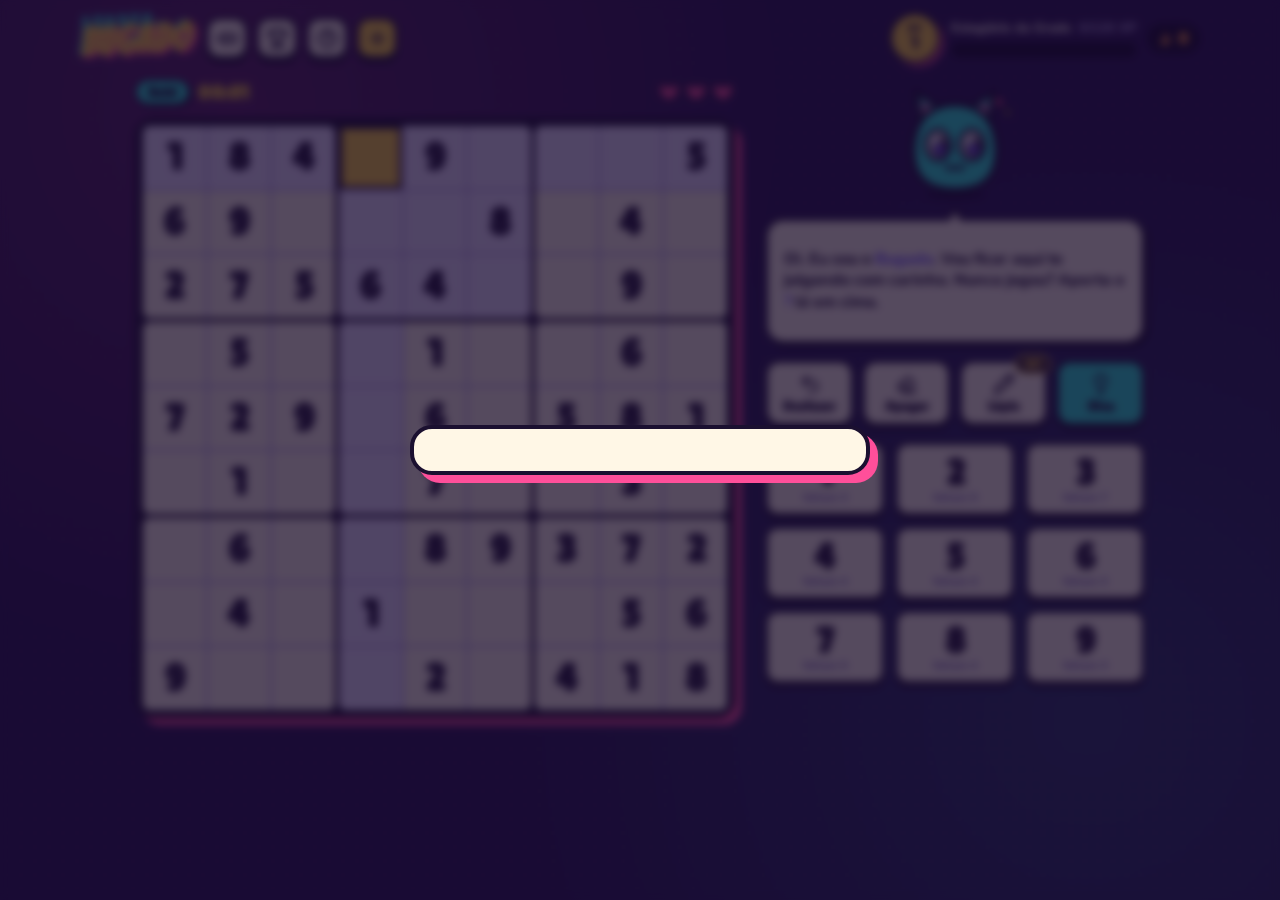
==== index.html @ 553c0543 "Sudoku Bugado: sudoku cartoon com mascote sarcástico Co-Authored-By: Claude Opus 5.5 <noreply@anthro" ====
<!doctype html>
<html lang="pt-BR">
<head>
<meta charset="utf-8">
<meta name="viewport" content="width=device-width, initial-scale=1, viewport-fit=cover">
<meta name="theme-color" content="#2A1650">
<title>Sudoku Bugado</title>
<link rel="preconnect" href="https://fonts.googleapis.com">
<link rel="preconnect" href="https://fonts.gstatic.com" crossorigin>
<link rel="stylesheet" href="https://fonts.googleapis.com/css2?family=Bangers&family=Lilita+One&family=Nunito:wght@600;800;900&display=swap">
<style>
:root{
  color-scheme: dark;
  --ink:#1B1030;
  --night:#2A1650;
  --night2:#3A2170;
  --paper:#FFF7E6;
  --line:#BBA7E4;
  --peer:#EEE4FF;
  --same:#FFC9E0;
  --sun:#FFD23F;
  --pink:#FF4F9A;
  --cyan:#2EE6D6;
  --violet:#5B3DF5;
  --red:#FF3B3B;
  --muted:#B7A6DC;
  --display:'Bangers','Impact','Arial Black',sans-serif;
  --chunky:'Lilita One','Arial Rounded MT Bold','Trebuchet MS',sans-serif;
  --body:'Nunito','Segoe UI',system-ui,sans-serif;
  --bw:min(calc(100vw - 32px), 520px);
}
html,body{min-height:100%}
body{
  margin:0;
  background-color:var(--night);
  background-image:
    radial-gradient(circle at 18% 12%, rgba(255,79,154,.22), transparent 42%),
    radial-gradient(circle at 85% 80%, rgba(46,230,214,.16), transparent 45%),
    radial-gradient(rgba(255,255,255,.07) 1.2px, transparent 1.5px);
  background-size:auto,auto,14px 14px;
  background-attachment:fixed;
  color:var(--paper);
  font-family:var(--body);
  font-weight:800;
  -webkit-tap-highlight-color:transparent;
}
button{font:inherit;color:inherit}
svg{display:block}

.app{max-width:1120px;margin:0 auto;padding-inline:16px;padding-block:12px 28px;display:flex;flex-direction:column;gap:12px}

/* ---------- header ---------- */
.top{display:grid;grid-template-columns:1fr auto;align-items:center;gap:10px 14px}
.logo{display:flex;flex-direction:column;line-height:.85;transform:rotate(-3deg);transform-origin:left center;user-select:none}
.logo .l1{font-family:var(--chunky);font-size:13px;letter-spacing:.32em;color:var(--cyan);padding-left:3px}
.logo .l2{font-family:var(--display);font-size:38px;letter-spacing:.04em;color:var(--sun);text-shadow:3px 3px 0 var(--pink),-2px -1px 0 var(--cyan);animation:glitch 7s infinite steps(1)}
@keyframes glitch{
  0%,93%,100%{transform:none;text-shadow:3px 3px 0 var(--pink),-2px -1px 0 var(--cyan)}
  94%{transform:translateX(3px) skewX(-8deg);text-shadow:-4px 0 0 var(--pink),4px 0 0 var(--cyan)}
  96%{transform:translateX(-2px);text-shadow:5px 2px 0 var(--pink),-5px -2px 0 var(--cyan)}
  98%{transform:translateX(1px) skewX(6deg)}
}
.top-btns{display:flex;gap:8px}
.icon-btn{width:42px;height:42px;display:grid;place-items:center;background:var(--paper);color:var(--ink);border:3px solid var(--ink);border-radius:13px;box-shadow:0 4px 0 var(--ink);cursor:pointer;padding:0;transition:transform .08s,box-shadow .08s}
.icon-btn svg{width:21px;height:21px;fill:none;stroke:currentColor;stroke-width:2.6;stroke-linecap:round;stroke-linejoin:round}
.icon-btn:active{transform:translateY(3px);box-shadow:0 1px 0 var(--ink)}
.icon-btn.new{background:var(--sun)}
.icon-btn.pulse{animation:pulse 1.2s ease-in-out 4}
@keyframes pulse{50%{transform:scale(1.14) rotate(-6deg);background:var(--cyan)}}

.lvl{grid-column:1/-1;display:flex;align-items:center;gap:10px;min-width:0}
.lvl-badge{flex:none;width:46px;height:46px;border-radius:50%;background:var(--sun);color:var(--ink);border:3px solid var(--ink);box-shadow:3px 3px 0 var(--pink);display:grid;place-items:center;font-family:var(--chunky);line-height:1;text-align:center}
.lvl-badge small{display:block;font-size:9px;letter-spacing:.12em}
.lvl-badge b{font-size:19px;font-weight:400}
.lvl-info{flex:1;min-width:0;display:flex;flex-direction:column;gap:5px}
.lvl-title{display:flex;justify-content:space-between;gap:8px;font-size:13px;color:var(--paper)}
.lvl-title span:last-child{color:var(--muted);font-variant-numeric:tabular-nums;white-space:nowrap}
.xpbar{height:12px;border:2.5px solid var(--ink);border-radius:99px;background:#140a2a;overflow:hidden}
.xpbar i{display:block;height:100%;width:0;background:repeating-linear-gradient(-45deg,var(--cyan) 0 8px,#7DF5EA 8px 16px);transition:width .6s cubic-bezier(.3,1.4,.5,1)}
.streak{flex:none;display:flex;align-items:center;gap:4px;padding:4px 10px 4px 7px;border-radius:99px;background:#140a2a;border:2.5px solid var(--ink);font-family:var(--chunky);font-size:16px;color:#FF9A3C}
.streak svg{width:18px;height:18px;fill:#FF9A3C;stroke:var(--ink);stroke-width:1.5}

/* ---------- stage ---------- */
.stage{display:grid;gap:12px;grid-template-areas:"mascot" "board" "tools" "pad";justify-items:center}
.mascot-row{grid-area:mascot;width:var(--bw);display:flex;align-items:center;gap:10px}
.board-wrap{grid-area:board;width:var(--bw);position:relative;display:flex;flex-direction:column;gap:10px}
.tools{grid-area:tools;width:var(--bw)}
.pad{grid-area:pad;width:var(--bw)}

/* mascot */
.mascot{flex:none;width:78px;height:78px;padding:0;border:0;background:none;cursor:pointer;animation:bob 2.6s ease-in-out infinite}
.mascot svg{width:100%;height:100%;overflow:visible}
@keyframes bob{50%{transform:translateY(-4px) rotate(2deg)}}
.mascot.glitch{animation:glitchy .45s steps(2) 1}
@keyframes glitchy{
  0%{transform:translate(3px,-2px);filter:drop-shadow(-4px 0 0 var(--pink)) drop-shadow(4px 0 0 var(--cyan))}
  33%{transform:translate(-4px,1px) skewX(10deg);filter:drop-shadow(5px 0 0 var(--pink)) drop-shadow(-5px 0 0 var(--cyan))}
  66%{transform:translate(2px,2px) skewX(-6deg)}
  100%{transform:none;filter:none}
}
.mascot.boing{animation:boing .5s cubic-bezier(.3,1.8,.5,1) 1}
@keyframes boing{30%{transform:scale(1.2,.8)}60%{transform:scale(.9,1.12) translateY(-8px)}}
.mascot [class^="m-"]{display:none}
.mascot [data-m="neutral"] .m-eyes,.mascot [data-m="neutral"] .m-mw,
.mascot [data-m="talk"] .m-eyes,.mascot [data-m="talk"] .m-mopen,
.mascot [data-m="smug"] .m-eyes,.mascot [data-m="smug"] .m-lid,.mascot [data-m="smug"] .m-msmug,
.mascot [data-m="happy"] .m-happy,.mascot [data-m="happy"] .m-mopen,.mascot [data-m="happy"] .m-blush,
.mascot [data-m="shock"] .m-shock,.mascot [data-m="shock"] .m-mo,.mascot [data-m="shock"] .m-sweat,
.mascot [data-m="dead"] .m-x,.mascot [data-m="dead"] .m-mdead{display:inline}
.m-eyes{transform-box:fill-box;transform-origin:center;animation:blink 4.5s infinite}
@keyframes blink{0%,95%,100%{transform:scaleY(1)}97%{transform:scaleY(.1)}}
[data-m="talk"] .m-mopen{transform-box:fill-box;transform-origin:top center;animation:yap .16s infinite alternate}
@keyframes yap{to{transform:scaleY(.35)}}
.pixel{animation:pix 1.4s steps(2) infinite}
@keyframes pix{50%{opacity:0}}

.bubble{position:relative;flex:1;min-width:0;min-height:70px;display:flex;align-items:center;background:var(--paper);color:var(--ink);border:3px solid var(--ink);border-radius:18px;box-shadow:4px 4px 0 var(--ink);padding:9px 13px}
.bubble::before,.bubble::after{content:"";position:absolute;top:50%;width:0;height:0;border-style:solid}
.bubble::before{left:-15px;margin-top:-10px;border-width:10px 15px 10px 0;border-color:transparent var(--ink) transparent transparent}
.bubble::after{left:-9px;margin-top:-6px;border-width:6px 10px 6px 0;border-color:transparent var(--paper) transparent transparent}
.bubble p{margin:0;font-size:14.5px;line-height:1.32;text-wrap:pretty}
.bubble p.long{font-size:13.5px}
.bubble p b{color:var(--violet)}

/* status */
.status{display:flex;align-items:center;gap:8px;min-height:32px}
.chip{font-family:var(--chunky);font-size:14px;color:var(--ink);background:var(--c,var(--cyan));border:2.5px solid var(--ink);border-radius:99px;padding:3px 11px;box-shadow:2px 2px 0 var(--ink);white-space:nowrap}
.timer{font-family:var(--chunky);font-size:19px;color:var(--sun);font-variant-numeric:tabular-nums;letter-spacing:.03em}
.combo{font-family:var(--display);font-size:19px;letter-spacing:.06em;color:var(--ink);background:var(--pink);border:2.5px solid var(--ink);border-radius:8px;padding:1px 8px;transform:rotate(-4deg);box-shadow:2px 2px 0 var(--ink)}
.hearts{margin-left:auto;display:flex;gap:3px}
.hearts svg{width:24px;height:24px}
.hearts path{fill:var(--pink);stroke:var(--ink);stroke-width:2;stroke-linejoin:round;transition:fill .3s}
.hearts .lost path{fill:#3d2a66}
.hearts .lost .crack{display:inline}
.hearts .crack{display:none;fill:none!important;stroke:var(--ink)}

/* board */
.board{width:100%;aspect-ratio:1;box-sizing:border-box;display:grid;grid-template-columns:repeat(3,1fr);grid-template-rows:repeat(3,1fr);gap:4px;padding:4px;background:var(--ink);border:4px solid var(--ink);border-radius:18px;box-shadow:7px 7px 0 var(--pink)}
.box{display:grid;grid-template-columns:repeat(3,1fr);grid-template-rows:repeat(3,1fr);gap:2px;background:var(--line);border-radius:7px;overflow:hidden;min-width:0;min-height:0}
.cell{appearance:none;border:0;margin:0;padding:0;min-width:0;min-height:0;background:var(--paper);color:var(--ink);font-family:var(--chunky);font-size:calc(var(--bw) * .064);line-height:1;display:grid;place-items:center;cursor:pointer;position:relative;transition:background-color .12s}
.cell.user{color:var(--violet)}
.cell.hinted{color:#0B8A81}
.cell.peer{background:var(--peer)}
.cell.same{background:var(--same)}
.cell.sel{background:var(--sun);box-shadow:inset 0 0 0 3px var(--ink);z-index:1}
.cell.err{background:var(--red);color:#fff}
.cell:focus-visible{outline:3px solid var(--pink);outline-offset:-3px;z-index:2}
.notes{display:grid;grid-template-columns:repeat(3,1fr);grid-template-rows:repeat(3,1fr);width:100%;height:100%;box-sizing:border-box;padding:7%;font-family:var(--body);font-weight:900;font-size:calc(var(--bw) * .027);color:#7A67A8;place-items:center}
.notes i{font-style:normal;line-height:1;padding:0 1px}
.notes i.hl{color:#fff;background:var(--pink);border-radius:3px}

.burst{position:absolute;left:50%;top:52%;transform:translate(-50%,-50%);pointer-events:none;opacity:0;z-index:5;font-family:var(--display);font-size:calc(var(--bw) * .13);letter-spacing:.03em;white-space:nowrap;color:var(--sun);-webkit-text-stroke:3px var(--ink);paint-order:stroke fill;text-shadow:5px 5px 0 var(--pink)}
.floatxp{position:absolute;pointer-events:none;z-index:6;font-family:var(--chunky);font-size:17px;color:var(--cyan);-webkit-text-stroke:1.5px var(--ink);paint-order:stroke fill;transform:translate(-50%,-50%)}

/* tools + pad */
.btn{appearance:none;background:var(--paper);color:var(--ink);border:3px solid var(--ink);border-radius:14px;box-shadow:0 4px 0 var(--ink);cursor:pointer;transition:transform .08s,box-shadow .08s,background-color .15s}
.btn:active{transform:translateY(3px);box-shadow:0 1px 0 var(--ink)}
.btn:focus-visible,.icon-btn:focus-visible,.mascot:focus-visible{outline:3px solid var(--cyan);outline-offset:3px}
.tools{display:grid;grid-template-columns:repeat(4,1fr);gap:8px}
.tool{position:relative;height:58px;display:flex;flex-direction:column;align-items:center;justify-content:center;gap:3px;font-family:var(--chunky);font-size:13px;padding:0}
.tool svg{width:22px;height:22px;fill:none;stroke:currentColor;stroke-width:2.5;stroke-linecap:round;stroke-linejoin:round}
.tool.on{background:var(--sun)}
.tool .tag{position:absolute;top:-9px;right:-6px;font-family:var(--chunky);font-size:11px;background:var(--ink);color:var(--sun);border-radius:99px;padding:2px 7px;border:2px solid var(--sun)}
.tool.hint{background:var(--cyan)}

.pad{display:grid;grid-template-columns:repeat(9,1fr);gap:5px}
.num{position:relative;height:60px;padding:0;display:flex;flex-direction:column;align-items:center;justify-content:center;gap:1px;font-family:var(--chunky);font-size:26px;line-height:1;border-radius:12px}
.num small{font-family:var(--body);font-weight:900;font-size:10px;color:#8A77B8}
.num.done{opacity:.35;box-shadow:0 1px 0 var(--ink);transform:translateY(3px)}
.pad.notes-mode .num{background:#FFF1B8;font-size:19px}
.pad.notes-mode .num::after{content:"";position:absolute;top:5px;right:5px;width:6px;height:6px;border-radius:50%;background:var(--violet)}

/* ---------- desktop ---------- */
@media (min-width:880px){
  :root{--bw:max(340px, min(600px, calc(100vh - 170px), calc(100vw - 480px)))}
  .top{grid-template-columns:auto 1fr auto}
  .lvl{grid-column:auto;max-width:420px;justify-self:center;width:100%}
  .stage{grid-template-columns:auto minmax(320px,380px);grid-template-rows:auto auto auto 1fr;grid-template-areas:"board mascot" "board tools" "board pad" "board .";justify-content:center;align-items:start;column-gap:30px;row-gap:16px}
  .mascot-row,.tools,.pad{width:100%}
  .mascot-row{flex-direction:column;align-items:stretch;gap:16px;margin-top:6px}
  .mascot{width:120px;height:120px;align-self:center}
  .bubble{min-height:96px;padding:12px 16px}
  .bubble::before{left:50%;top:-15px;margin:0 0 0 -10px;border-width:0 10px 15px 10px;border-color:transparent transparent var(--ink) transparent}
  .bubble::after{left:50%;top:-9px;margin:0 0 0 -6px;border-width:0 6px 10px 6px;border-color:transparent transparent var(--paper) transparent}
  .bubble p{font-size:16px}
  .bubble p.long{font-size:15px}
  .pad{grid-template-columns:repeat(3,1fr);gap:10px}
  .num{height:74px;font-size:36px}
  .num small{font-size:11px}
  .pad.notes-mode .num{font-size:26px}
  .tool{height:66px;font-size:14px}
}
@media (max-width:370px){
  .logo .l2{font-size:32px}
  .icon-btn{width:38px;height:38px}
  .num{height:54px;font-size:22px}
  .mascot{width:64px;height:64px}
}

/* ---------- modal ---------- */
.modal{position:fixed;inset:0;z-index:50;display:grid;place-items:center;padding:16px;background:rgba(20,8,42,.72);backdrop-filter:blur(4px);-webkit-backdrop-filter:blur(4px)}
.card{width:100%;max-width:460px;max-height:calc(100dvh - 32px);overflow:auto;box-sizing:border-box;background:var(--paper);color:var(--ink);border:4px solid var(--ink);border-radius:22px;box-shadow:8px 8px 0 var(--pink);padding:20px 20px 22px;animation:pop-in .35s cubic-bezier(.3,1.6,.5,1)}
@keyframes pop-in{from{transform:scale(.7) rotate(-3deg);opacity:0}}
.card h2{margin:0 0 4px;font-family:var(--display);font-weight:400;font-size:36px;letter-spacing:.03em;line-height:1;color:var(--violet);text-wrap:balance}
.card h2.big{font-size:44px;color:var(--sun);-webkit-text-stroke:2.5px var(--ink);paint-order:stroke fill;text-shadow:4px 4px 0 var(--pink);transform:rotate(-2deg)}
.card h3{margin:18px 0 8px;font-family:var(--chunky);font-weight:400;font-size:18px;color:var(--ink)}
.card p,.card li{font-size:15px;line-height:1.45;font-weight:700;color:#3a2d58}
.card p.sub{margin:4px 0 0;font-weight:800;color:#3a2d58}
.card ul{margin:0;padding-left:0;list-style:none;display:flex;flex-direction:column;gap:8px}
.card li{display:flex;gap:10px;align-items:baseline}
.tag2{flex:none;font-family:var(--chunky);font-size:12px;letter-spacing:.06em;border:2px solid var(--ink);border-radius:7px;padding:1px 7px;background:var(--c,var(--sun));color:var(--ink)}
kbd{font-family:var(--chunky);font-size:12px;background:#fff;border:2px solid var(--ink);border-bottom-width:4px;border-radius:6px;padding:0 6px}
.m-actions{display:flex;flex-wrap:wrap;gap:10px;margin-top:20px}
.m-actions .btn{flex:1 1 150px;height:52px;font-family:var(--chunky);font-size:17px}
.btn.primary{background:var(--sun)}
.btn.hot{background:var(--pink);color:var(--ink)}
.diffs{display:flex;flex-direction:column;gap:10px;margin-top:14px}
.diff{text-align:left;padding:11px 14px 11px 16px;display:grid;grid-template-columns:1fr auto;gap:2px 10px;align-items:center;border-left-width:12px;border-left-color:var(--c)}
.diff b{font-family:var(--chunky);font-weight:400;font-size:20px}
.diff span{grid-column:1;font-size:13.5px;font-weight:700;color:#4b3d6b;line-height:1.3}
.diff em{grid-row:1/3;grid-column:2;font-style:normal;font-family:var(--chunky);font-size:12px;color:#6b5a90;text-align:right;line-height:1.2}
.diff.cur{background:#FFF1B8}
.stats4{display:grid;grid-template-columns:repeat(4,1fr);gap:8px;margin-top:16px}
.stat{background:#fff;border:2.5px solid var(--ink);border-radius:12px;padding:8px 4px;text-align:center}
.stat b{display:block;font-family:var(--chunky);font-weight:400;font-size:22px;font-variant-numeric:tabular-nums;color:var(--ink)}
.stat span{font-size:11px;font-weight:800;color:#6b5a90;letter-spacing:.04em;text-transform:uppercase}
.xprows{margin-top:14px;border:2.5px solid var(--ink);border-radius:12px;background:#fff;overflow:hidden}
.xprow{display:flex;justify-content:space-between;gap:10px;padding:7px 12px;font-size:14px;font-weight:800;border-bottom:1.5px dashed #d9cdef}
.xprow b{font-family:var(--chunky);font-weight:400;font-variant-numeric:tabular-nums;color:#0B8A81}
.xprow b.neg{color:var(--red)}
.xprow.total{background:var(--sun);border-bottom:0;font-family:var(--chunky);font-weight:400;font-size:17px}
.xprow.total b{color:var(--ink)}
.badge-row{display:flex;flex-wrap:wrap;gap:8px;margin-top:12px}
.pill{font-family:var(--chunky);font-size:13px;border:2.5px solid var(--ink);border-radius:99px;padding:4px 12px;background:var(--cyan);box-shadow:2px 2px 0 var(--ink)}
.pill.pink{background:var(--pink)}
.achs{display:grid;grid-template-columns:repeat(auto-fill,minmax(180px,1fr));gap:8px}
.ach{display:flex;gap:9px;align-items:center;background:#fff;border:2.5px solid var(--ink);border-radius:12px;padding:8px 10px}
.ach .ic{flex:none;width:34px;height:34px;border-radius:50%;display:grid;place-items:center;background:var(--sun);border:2.5px solid var(--ink)}
.ach .ic svg{width:18px;height:18px;fill:none;stroke:var(--ink);stroke-width:2.4;stroke-linecap:round;stroke-linejoin:round}
.ach b{display:block;font-family:var(--chunky);font-weight:400;font-size:14px;line-height:1.15}
.ach small{display:block;font-size:12px;font-weight:700;color:#6b5a90;line-height:1.25}
.ach.locked{background:#eee7f7;border-style:dashed}
.ach.locked .ic{background:#d6cbe9}
.ach.locked b{color:#8a7aa8}
.bigstats{display:grid;grid-template-columns:repeat(3,1fr);gap:8px;margin-top:12px}
.besttimes{display:grid;grid-template-columns:1fr auto;gap:4px 12px;font-size:14px;font-weight:800}
.besttimes b{font-family:var(--chunky);font-weight:400;font-variant-numeric:tabular-nums}

/* toasts / fx */
.toasts{position:fixed;left:50%;top:calc(env(safe-area-inset-top,0px) + 12px);transform:translateX(-50%);z-index:60;display:flex;flex-direction:column;gap:8px;align-items:center;pointer-events:none;width:calc(100% - 32px);max-width:420px}
.toast{display:flex;align-items:center;gap:10px;background:var(--sun);color:var(--ink);border:3px solid var(--ink);border-radius:14px;box-shadow:4px 4px 0 var(--pink);padding:8px 14px;font-size:14px;font-weight:800;animation:toast 3.6s ease forwards}
.toast b{font-family:var(--chunky);font-weight:400;font-size:15px;display:block}
.toast svg{flex:none;width:22px;height:22px;fill:none;stroke:var(--ink);stroke-width:2.4;stroke-linecap:round;stroke-linejoin:round}
@keyframes toast{0%{transform:translateY(-30px) scale(.8);opacity:0}8%,85%{transform:none;opacity:1}100%{transform:translateY(-20px);opacity:0}}
#fx{position:fixed;inset:0;width:100%;height:100%;pointer-events:none;z-index:70}

@media (prefers-reduced-motion: reduce){
  *,*::before,*::after{animation-duration:.01ms!important;animation-iteration-count:1!important;transition-duration:.01ms!important}
}
</style>
</head>
<body>

<div class="app">
  <header class="top">
    <div class="logo" aria-label="Sudoku Bugado"><span class="l1">SUDOKU</span><span class="l2">BUGADO</span></div>
    <div class="top-btns">
      <button class="icon-btn" id="bSound" type="button" aria-label="Som"></button>
      <button class="icon-btn" id="bStats" type="button" aria-label="Estatísticas e conquistas"><svg viewBox="0 0 24 24"><path d="M6 9H4.5a2.5 2.5 0 0 1 0-5H6"/><path d="M18 9h1.5a2.5 2.5 0 0 0 0-5H18"/><path d="M4 22h16"/><path d="M10 14.66V17c0 .55-.47.98-.97 1.21C7.85 18.75 7 20.24 7 22"/><path d="M14 14.66V17c0 .55.47.98.97 1.21C16.15 18.75 17 20.24 17 22"/><path d="M18 2H6v7a6 6 0 0 0 12 0V2Z"/></svg></button>
      <button class="icon-btn" id="bHelp" type="button" aria-label="Como jogar"><svg viewBox="0 0 24 24"><circle cx="12" cy="12" r="10"/><path d="M9.1 9a3 3 0 0 1 5.8 1c0 2-3 3-3 3"/><path d="M12 17h.01"/></svg></button>
      <button class="icon-btn new" id="bNew" type="button" aria-label="Novo jogo"><svg viewBox="0 0 24 24"><path d="M12 5v14M5 12h14"/></svg></button>
    </div>
    <div class="lvl">
      <div class="lvl-badge"><div><small>NV</small><b id="lvlNum">1</b></div></div>
      <div class="lvl-info">
        <div class="lvl-title"><span id="lvlTitle">Estagiário da Grade</span><span id="lvlXp">0/120 XP</span></div>
        <div class="xpbar"><i id="xpFill"></i></div>
      </div>
      <div class="streak" id="streak" title="Dias seguidos ganhando" hidden><svg viewBox="0 0 24 24"><path d="M8.5 14.5A2.5 2.5 0 0 0 11 12c0-1.38-.5-2-1-3-1.07-2.14-.22-4.05 2-6 .5 2.5 2 4.9 4 6.5 2 1.6 3 3.5 3 5.5a7 7 0 1 1-14 0c0-1.15.43-2.29 1-3a2.5 2.5 0 0 0 2.5 2.5z"/></svg><span id="streakN">0</span></div>
    </div>
  </header>

  <main class="stage">
    <div class="mascot-row">
      <button class="mascot" id="mascot" type="button" aria-label="Bugado, o mascote. Cutuca ele.">
        <svg viewBox="0 0 120 120"><g data-m="neutral" id="mood">
          <ellipse cx="60" cy="113" rx="30" ry="5" fill="#140a2a" opacity=".6"/>
          <path d="M27 50 L21 10 L52 30 Z" fill="#2EE6D6" stroke="#1B1030" stroke-width="5" stroke-linejoin="round"/>
          <path d="M93 50 L99 10 L68 30 Z" fill="#2EE6D6" stroke="#1B1030" stroke-width="5" stroke-linejoin="round"/>
          <path d="M29 36 L27 20 L40 29 Z" fill="#FF4F9A"/>
          <path d="M91 36 L93 20 L80 29 Z" fill="#FF4F9A"/>
          <path d="M18 70 C18 36 38 22 60 22 C82 22 102 36 102 70 C102 98 84 108 60 108 C36 108 18 98 18 70Z" fill="#2EE6D6" stroke="#1B1030" stroke-width="5"/>
          <rect class="pixel" x="100" y="16" width="8" height="8" fill="#FF4F9A" stroke="#1B1030" stroke-width="2"/>
          <rect class="pixel" x="110" y="28" width="5" height="5" fill="#FFD23F" stroke="#1B1030" stroke-width="1.5" style="animation-delay:.7s"/>
          <g class="m-eyes">
            <ellipse cx="43" cy="63" rx="12" ry="15" fill="#fff" stroke="#1B1030" stroke-width="4"/>
            <ellipse cx="45" cy="65" rx="7.5" ry="10" fill="#1B1030"/>
            <ellipse cx="45" cy="68" rx="5" ry="5" fill="#5B3DF5"/>
            <circle cx="42" cy="60" r="3.4" fill="#fff"/><circle cx="48" cy="70" r="1.6" fill="#fff"/>
            <ellipse cx="77" cy="63" rx="12" ry="15" fill="#fff" stroke="#1B1030" stroke-width="4"/>
            <ellipse cx="79" cy="65" rx="7.5" ry="10" fill="#1B1030"/>
            <ellipse cx="79" cy="68" rx="5" ry="5" fill="#5B3DF5"/>
            <circle cx="76" cy="60" r="3.4" fill="#fff"/><circle cx="82" cy="70" r="1.6" fill="#fff"/>
          </g>
          <g class="m-lid">
            <path d="M29 62 H58 V44 H29Z" fill="#2EE6D6"/><path d="M31 62 H56" stroke="#1B1030" stroke-width="4" stroke-linecap="round"/>
            <path d="M63 62 H92 V44 H63Z" fill="#2EE6D6"/><path d="M65 62 H90" stroke="#1B1030" stroke-width="4" stroke-linecap="round"/>
          </g>
          <g class="m-happy" fill="none" stroke="#1B1030" stroke-width="5" stroke-linecap="round">
            <path d="M32 66 Q43 52 54 66"/><path d="M66 66 Q77 52 88 66"/>
          </g>
          <g class="m-shock">
            <ellipse cx="43" cy="62" rx="13" ry="16" fill="#fff" stroke="#1B1030" stroke-width="4"/><circle cx="43" cy="63" r="3.5" fill="#1B1030"/>
            <ellipse cx="77" cy="62" rx="13" ry="16" fill="#fff" stroke="#1B1030" stroke-width="4"/><circle cx="77" cy="63" r="3.5" fill="#1B1030"/>
          </g>
          <g class="m-x" stroke="#1B1030" stroke-width="5" stroke-linecap="round">
            <path d="M35 55 L51 71 M51 55 L35 71"/><path d="M69 55 L85 71 M85 55 L69 71"/>
          </g>
          <g class="m-blush" fill="#FF4F9A" opacity=".55"><ellipse cx="31" cy="80" rx="7" ry="4"/><ellipse cx="89" cy="80" rx="7" ry="4"/></g>
          <path class="m-mw" d="M51 84 Q55.5 90 60 84 Q64.5 90 69 84" fill="none" stroke="#1B1030" stroke-width="3.5" stroke-linecap="round" stroke-linejoin="round"/>
          <path class="m-msmug" d="M50 87 Q61 91 71 81" fill="none" stroke="#1B1030" stroke-width="3.5" stroke-linecap="round"/>
          <g class="m-mopen"><path d="M49 82 Q60 101 71 82 Z" fill="#1B1030" stroke="#1B1030" stroke-width="3" stroke-linejoin="round"/><path d="M54 91 Q60 87 66 91 Q60 97 54 91Z" fill="#FF4F9A"/></g>
          <ellipse class="m-mo" cx="60" cy="89" rx="6" ry="8" fill="#1B1030"/>
          <g class="m-mdead"><path d="M50 86 Q55 82 60 86 Q65 90 70 86" fill="none" stroke="#1B1030" stroke-width="3.5" stroke-linecap="round"/><path d="M62 88 Q63 97 68 95 Q70 92 67 87Z" fill="#FF4F9A" stroke="#1B1030" stroke-width="2"/></g>
          <path class="m-sweat" d="M97 40 Q104 52 97 55 Q90 52 97 40Z" fill="#9FE8FF" stroke="#1B1030" stroke-width="2.5"/>
        </g></svg>
      </button>
      <div class="bubble" aria-live="polite"><p id="say">…</p></div>
    </div>

    <section class="board-wrap" id="boardWrap">
      <div class="status">
        <span class="chip" id="diffChip">Bebê</span>
        <span class="timer" id="timer">00:00</span>
        <span class="combo" id="combo" hidden>x2</span>
        <span class="hearts" id="hearts" aria-label="Vidas"></span>
      </div>
      <div class="board" id="board" role="grid" aria-label="Grade do sudoku"></div>
      <div class="burst" id="burst" aria-hidden="true"></div>
    </section>

    <div class="tools">
      <button class="btn tool" id="tUndo" type="button"><svg viewBox="0 0 24 24"><path d="M9 14 4 9l5-5"/><path d="M4 9h10.5a5.5 5.5 0 0 1 0 11H11"/></svg>Desfazer</button>
      <button class="btn tool" id="tErase" type="button"><svg viewBox="0 0 24 24"><path d="m7 21-4.3-4.3a1 1 0 0 1 0-1.4l10-10a1 1 0 0 1 1.4 0l5.6 5.6a1 1 0 0 1 0 1.4L13 19"/><path d="M22 21H7"/><path d="m5 11 9 9"/></svg>Apagar</button>
      <button class="btn tool" id="tNotes" type="button" aria-pressed="false"><svg viewBox="0 0 24 24"><path d="M17 3a2.85 2.85 0 1 1 4 4L7.5 20.5 2 22l1.5-5.5Z"/><path d="m15 5 4 4"/></svg>Lápis<span class="tag" id="notesTag">OFF</span></button>
      <button class="btn tool hint" id="tHint" type="button"><svg viewBox="0 0 24 24"><path d="M15 14c.2-1 .7-1.7 1.5-2.5 1-.9 1.5-2.2 1.5-3.5A6 6 0 0 0 6 8c0 1 .2 2.2 1.5 3.5.7.7 1.3 1.5 1.5 2.5"/><path d="M9 18h6"/><path d="M10 22h4"/></svg>Dica<span class="tag" id="hintTag" hidden>0</span></button>
    </div>

    <div class="pad" id="pad"></div>
  </main>
</div>

<div class="modal" id="modal" hidden><div class="card" id="card" role="dialog" aria-modal="true"></div></div>
<div class="toasts" id="toasts"></div>
<canvas id="fx"></canvas>

<script>
(() => {
const $ = s => document.querySelector(s);
const RM = matchMedia('(prefers-reduced-motion: reduce)').matches;
const store = {
  get(k){ try { return JSON.parse(localStorage.getItem(k)); } catch(e){ return null; } },
  set(k,v){ try { localStorage.setItem(k, JSON.stringify(v)); } catch(e){} }
};
const pick = (() => { let last = ''; return arr => { let s; for (let t=0;t<6;t++){ s = arr[Math.floor(Math.random()*arr.length)]; if (s !== last) break; } last = s; return s; }; })();
const shuffle = a => { for (let i=a.length-1;i>0;i--){ const j=Math.floor(Math.random()*(i+1)); [a[i],a[j]]=[a[j],a[i]]; } return a; };
const fmt = s => `${String(Math.floor(s/60)).padStart(2,'0')}:${String(s%60).padStart(2,'0')}`;
const dayKey = (off=0) => { const d=new Date(); d.setDate(d.getDate()+off); return `${d.getFullYear()}-${d.getMonth()+1}-${d.getDate()}`; };

/* ================= geometry ================= */
const UNITS = [], UNIT_OF = Array.from({length:81}, () => []);
for (let r=0;r<9;r++) UNITS.push(Array.from({length:9}, (_,c) => r*9+c));
for (let c=0;c<9;c++) UNITS.push(Array.from({length:9}, (_,r) => r*9+c));
for (let b=0;b<9;b++){ const br=Math.floor(b/3)*3, bc=(b%3)*3; UNITS.push(Array.from({length:9}, (_,k) => (br+Math.floor(k/3))*9 + bc + k%3)); }
UNITS.forEach((u,ui) => u.forEach(i => UNIT_OF[i].push(ui)));
const PEERS = Array.from({length:81}, (_,i) => { const s=new Set(); UNIT_OF[i].forEach(ui => UNITS[ui].forEach(j => { if (j!==i) s.add(j); })); return [...s]; });
const PEERSET = PEERS.map(p => new Set(p));

const pc = m => { let c=0; while(m){ m&=m-1; c++; } return c; };
const digitsOf = m => { const a=[]; for (let d=1;d<=9;d++) if (m>>d&1) a.push(d); return a; };
const cand = (g,i) => { let m=0; for (const p of PEERS[i]) m |= 1<<g[p]; return ~m & 0x3FE; };

/* ================= generator ================= */
function solveRand(g){
  let best=-1, bm=0, bc=10;
  for (let i=0;i<81;i++) if (!g[i]){ const m=cand(g,i), c=pc(m); if (c<bc){ bc=c; best=i; bm=m; if (!c) return false; } }
  if (best<0) return true;
  for (const d of shuffle(digitsOf(bm))){ g[best]=d; if (solveRand(g)) return true; }
  g[best]=0; return false;
}
function countSol(g, limit=2){
  let n=0;
  (function rec(){
    if (n>=limit) return;
    let best=-1, bm=0, bc=10;
    for (let i=0;i<81;i++) if (!g[i]){ const m=cand(g,i), c=pc(m); if (c<bc){ bc=c; best=i; bm=m; if (!c) return; } }
    if (best<0){ n++; return; }
    for (const d of digitsOf(bm)){ g[best]=d; rec(); if (n>=limit) break; }
    g[best]=0;
  })();
  return n;
}
function solveSingles(g0){
  const g=g0.slice(); let progress=true;
  while (progress){
    progress=false;
    for (let i=0;i<81;i++) if (!g[i]){ const m=cand(g,i); if (!m) return false; if (pc(m)===1){ g[i]=digitsOf(m)[0]; progress=true; } }
    for (const u of UNITS){
      for (let d=1;d<=9;d++){
        if (u.some(j => g[j]===d)) continue;
        const spots = u.filter(j => !g[j] && (cand(g,j)>>d&1));
        if (!spots.length) return false;
        if (spots.length===1){ g[spots[0]]=d; progress=true; }
      }
    }
  }
  return g.every(v => v);
}
function generate(key){
  const D=DIFFS[key]; const sol=Array(81).fill(0); solveRand(sol);
  const p=sol.slice(); let givens=81;
  for (const i of shuffle([...Array(41).keys()])){
    if (givens<=D.givens) break;
    const j=80-i, a=p[i], b=p[j]; p[i]=0; p[j]=0;
    const ok = D.mode==='singles' ? solveSingles(p) : countSol(p.slice())===1;
    if (ok) givens -= (i===j ? 1 : 2); else { p[i]=a; p[j]=b; }
  }
  return { puzzle:p, solution:sol };
}

/* ================= content ================= */
const DIFFS = {
  bebe:      { name:'Bebê',          givens:44, mode:'singles', xp:40,  par:360,  color:'#2EE6D6', desc:'Praticamente pronto. Impossível errar. (Você vai errar.)' },
  normal:    { name:'Normal',        givens:36, mode:'singles', xp:70,  par:660,  color:'#FFD23F', desc:'Sudoku de verdade. Sem rodinha, mas com capacete.' },
  achando:   { name:'Tô Me Achando', givens:30, mode:'singles', xp:110, par:1020, color:'#FF4F9A', desc:'Pra quem ganhou duas e já quer fazer tatuagem.' },
  sofrencia: { name:'Sofrência',     givens:25, mode:'unique',  xp:180, par:1800, color:'#FF3B3B', desc:'Não. Sério. Você não tá pronto. Mas vai, né.' }
};
const TITLES = ['Estagiário da Grade','Contador de Dedos','Chutador Profissional','Aprendiz de Lápis','Caçador de Noves','Mestre do Candidato Único','Sensei de Quadradinho','Lenda do Recreio','Deus Grego do Sudoku','Isso Não Existe'];
const L = {
  intro: ['Oi. Eu sou o <b>Bugado</b>. Vou ficar aqui te julgando com carinho. Nunca jogou? Aperta o <b>?</b> lá em cima.'],
  start: ['Grade nova, vergonha nova. Bora.','Relaxa: sudoku não tem conta. É só não repetir número. Simples. Pra alguns.','Toca numa casa, depois num número. Até eu faria. E eu sou um desenho.','Prometo não rir. Muito.','Nove números. Zero desculpas.'],
  back: ['Voltou! Eu sabia. Todo mundo volta.','Olha quem apareceu. A grade tava com saudade. Eu não.','Salvei teu jogo. De nada. Continua de onde parou.'],
  correct: ['Olha só! Acertou e tudo.','Certo. Não se acostuma.','Isso aí, gênio incompreendido.','Tá vendo? Nem doeu.','Pensou antes de clicar? Evolução.','Correto. Vou fingir que não tô surpreso.','Boa. Anotei no teu currículo.'],
  combo: ['<b>COMBO x{n}</b>. Quem é você e o que fez com o jogador?','<b>x{n}!</b> Mente ou sorte? Tanto faz, continua.','<b>x{n} seguidos.</b> Tô levemente impressionado. Levemente.','<b>x{n}!</b> Isso é modo anime ativado?'],
  wrongHidden: ['Não bate com nada que dá pra ver… mas a resposta não é {d}. Confia no Bugado.','Isso não existe. Literalmente: o {d} não pode existir aí.','Não. Só… não. O {d} vai causar problema lá na frente.'],
  given: ['Esse veio de fábrica. Não mexe.','Número impresso. Nem com lápis você apaga isso.','Esse aí já tava certo antes de você nascer.'],
  locked: ['Tá certo, não precisa apagar. Confia em você pelo menos uma vez.','Esse você acertou. Deixa quieto, campeão.'],
  unit: ['Fechou! Chora não, grade.','Uma a menos. A grade tá com medo.','Faxina de sudoku. Tá limpando tudo.','Isso! Sente o poder.'],
  idle: ['Tá aí? Pisca duas vezes.','Pensando ou dormindo? Pergunta séria.','O sudoku não se resolve sozinho. Eu verifiquei. Duas vezes.','Dica grátis: escolhe um número e caça onde ele falta.','Travou? A Dica existe. Eu julgo, mas ajudo.'],
  poke: ['Ai. Isso é assédio de mascote.','Eu sou decoração interativa, não botão de dica.','Para. Tô concentrado torcendo contra você.','Cutucar não resolve sudoku. Eu testei.','Sabia que existem 6.670.903.752.021.072.936.960 grades de sudoku válidas? E você travado nessa.','Dica grátis: o número que mais aparece na grade costuma ser o mais fácil de terminar.','Dica grátis: pega um quadrado 3×3 e pergunta: qual número falta aqui? Onde ele PODE ir?','Sou o Bugado porque nasci de um erro de código. Igual teus chutes.'],
  notesOn: ['Modo lápis ligado. Anota os palpites, é de graça.','Lápis ON. Rascunho não conta como erro. Anota à vontade.'],
  notesOff: ['Lápis desligado. Agora é caneta. Sem medo.'],
  undoNone: ['Não tem nada pra desfazer. Você ainda não fez besteira. Por enquanto.'],
  win: ['MEU DEUS QUE MANEIRO. Ok, admito: mandou muito.','Ganhou. Vou ter que atualizar minha opinião sobre você.','Zerou! Printa e manda no grupo, eu deixo.','Tá bom, tá bom. Você é bom nisso. Não conta pra ninguém que eu disse.'],
  over: ['Três erros. A grade venceu. Mas ela é uma grade e você é uma pessoa. Sei lá, tenta de novo.'],
  cont: ['Continuou? Respeito. Sem vergonha nenhuma. Nenhuma mesmo.'],
  lvl: ['Subiu pro <b>nível {n}</b>! Novo título: <b>{t}</b>. Coloca no currículo.'],
  numDone: ['Todos os {d} no lugar. O {d} agradece.','{d} zerado. Menos um problema na tua vida.']
};
const ACH = [
  ['first','Nasceu','Ganhou a primeira partida. Parabéns, eu acho.'],
  ['clean','Zero Vergonha','Ganhou sem errar nenhuma vez.'],
  ['nohint','Orgulho Próprio','Ganhou sem pedir dica.'],
  ['combo5','Tá Possuído','Fez um combo x5.'],
  ['combo15','Modo Anime','Fez um combo x15. Cadê a música de abertura?'],
  ['fast','Speedrun de Padaria','Ganhou em menos de 6 minutos.'],
  ['streak3','Viciado (com carinho)','Ganhou 3 dias seguidos.'],
  ['night','Vai Dormir','Jogou entre meia-noite e 5 da manhã.'],
  ['normal','Tirou a Rodinha','Ganhou no Normal.'],
  ['hard','Sofredor Certificado','Ganhou na Sofrência.'],
  ['phoenix','Renasceu das Cinzas','Perdeu, continuou e ganhou mesmo assim.'],
  ['ten','Isso Tem Nome: Vício','10 vitórias.']
];
const ICON = {
  on:'<svg viewBox="0 0 24 24"><path d="M11 5 6 9H2v6h4l5 4V5z"/><path d="M15.5 8.5a5 5 0 0 1 0 7"/><path d="M19 5a10 10 0 0 1 0 14"/></svg>',
  off:'<svg viewBox="0 0 24 24"><path d="M11 5 6 9H2v6h4l5 4V5z"/><path d="m22 9-6 6"/><path d="m16 9 6 6"/></svg>',
  star:'<svg viewBox="0 0 24 24"><path d="m12 2 3.1 6.3 6.9 1-5 4.9 1.2 6.8L12 17.8 5.8 21l1.2-6.8-5-4.9 6.9-1z"/></svg>',
  lock:'<svg viewBox="0 0 24 24"><rect x="4" y="11" width="16" height="10" rx="2"/><path d="M8 11V7a4 4 0 0 1 8 0v4"/></svg>',
  heart:'<svg viewBox="0 0 24 24"><path d="M12 21s-7.5-4.6-9.6-9.2C.9 8.4 3 4.5 6.8 4.5c2.1 0 3.6 1.2 5.2 3 1.6-1.8 3.1-3 5.2-3 3.8 0 5.9 3.9 4.4 7.3C19.5 16.4 12 21 12 21z"/><path class="crack" d="M12 7.5 10 11l3 2-2 4" stroke-width="2"/></svg>'
};

/* ================= state ================= */
let S = null, P = null;
const defaultProfile = () => ({ xp:0, wins:0, games:0, streak:0, lastWin:null, best:{}, ach:{}, sound:true, seenIntro:false, lastDiff:'bebe' });
const validGame = g => g && Array.isArray(g.board) && g.board.length===81 && Array.isArray(g.solution) && DIFFS[g.diff];
const save = () => { store.set('bugado.game', S); store.set('bugado.profile', P); };

function levelInfo(xp){ let lvl=1, need=120, rest=xp; while (rest>=need){ rest-=need; lvl++; need=Math.round(need*1.2); } return { lvl, into:rest, need }; }
const titleOf = lvl => TITLES[Math.min(lvl-1, TITLES.length-1)];
function streakNow(){ return (P.lastWin===dayKey(0) || P.lastWin===dayKey(-1)) ? P.streak : 0; }

/* ================= sound ================= */
let AC = null;
function ac(){ if (!AC){ try { AC = new (window.AudioContext||window.webkitAudioContext)(); } catch(e){} } if (AC && AC.state==='suspended') AC.resume(); return AC; }
function tone(f, dur=.1, type='square', vol=.05, when=0, slide){
  if (!P || !P.sound) return; const a=ac(); if (!a) return;
  const t=a.currentTime+when, o=a.createOscillator(), g=a.createGain();
  o.type=type; o.frequency.setValueAtTime(f,t); if (slide) o.frequency.exponentialRampToValueAtTime(slide, t+dur);
  g.gain.setValueAtTime(vol,t); g.gain.exponentialRampToValueAtTime(.0001, t+dur);
  o.connect(g).connect(a.destination); o.start(t); o.stop(t+dur+.03);
}
const st = n => 523.25*Math.pow(2,n/12);
const sfx = {
  tap:  () => tone(700,.04,'triangle',.035),
  place:c => { const n=Math.min(c,14); tone(st(n),.08,'square',.045); tone(st(n+7),.12,'triangle',.04,.05); },
  note: () => tone(1180,.04,'sine',.04),
  err:  () => { tone(190,.28,'sawtooth',.06,0,70); tone(120,.3,'square',.03,.02,60); },
  unit: () => [0,4,7,12].forEach((s,k) => tone(st(s),.12,'square',.045,k*.065)),
  hint: () => [12,7,19].forEach((s,k) => tone(st(s),.14,'sine',.06,k*.08)),
  boing:() => tone(180,.28,'sine',.08,0,640),
  lvl:  () => [0,4,7,11,12,16].forEach((s,k) => tone(st(s),.15,'square',.045,k*.08)),
  win:  () => [0,4,7,12,7,12,16,19,24].forEach((s,k) => tone(st(s),.18,k%2?'triangle':'square',.05,k*.1)),
  over: () => [7,4,0,-5].forEach((s,k) => tone(st(s),.3,'sawtooth',.045,k*.18))
};

/* ================= mascot talk ================= */
const sayEl = $('#say'), moodEl = $('#mood'), mascotEl = $('#mascot');
let typeTimer = null, moodTimer = null;
function mood(m){ moodEl.setAttribute('data-m', m); }
function say(html, m='talk', hold=4500){
  clearInterval(typeTimer); clearTimeout(moodTimer);
  mood(m);
  const plain = html.replace(/<[^>]+>/g,'');
  sayEl.classList.toggle('long', plain.length>105);
  if (RM){ sayEl.innerHTML = html; }
  else {
    // type out while preserving tags: reveal by character count over plain text
    let n=0; sayEl.textContent='';
    typeTimer = setInterval(() => {
      n += 2;
      if (n >= plain.length){ clearInterval(typeTimer); sayEl.innerHTML = html; if (m==='talk') mood('neutral'); return; }
      sayEl.textContent = plain.slice(0,n);
    }, 16);
  }
  moodTimer = setTimeout(() => mood('neutral'), hold);
}
const fill = (s, o) => s.replace(/\{(\w)\}/g, (_,k) => o[k]);
function glitch(cls='glitch'){ mascotEl.classList.remove('glitch','boing'); void mascotEl.offsetWidth; mascotEl.classList.add(cls); setTimeout(() => mascotEl.classList.remove(cls), 550); }

/* ================= DOM build ================= */
const boardEl = $('#board'), cells = [];
for (let b=0;b<9;b++){
  const box = document.createElement('div'); box.className='box';
  for (const i of UNITS[18+b]){
    const el = document.createElement('button');
    el.type='button'; el.className='cell'; el.dataset.i=i; el.setAttribute('role','gridcell');
    el.setAttribute('aria-label', `Linha ${Math.floor(i/9)+1}, coluna ${i%9+1}`);
    box.appendChild(el); cells[i]=el;
  }
  boardEl.appendChild(box);
}
const padEl = $('#pad'), padBtns = [];
for (let d=1; d<=9; d++){
  const b = document.createElement('button'); b.type='button'; b.className='btn num'; b.dataset.d=d;
  b.innerHTML = `${d}<small></small>`; padEl.appendChild(b); padBtns[d]=b;
}

/* ================= render ================= */
function render(){
  const sel = S.sel, selVal = sel>=0 ? S.board[sel] : 0;
  const sr = sel>=0 ? Math.floor(sel/9) : -1, sc = sel>=0 ? sel%9 : -1;
  for (let i=0;i<81;i++){
    const el = cells[i], v = S.board[i];
    let cls = 'cell';
    if (S.puzzle[i]) cls += ' given'; else if (v) cls += S.hinted.includes(i) ? ' user hinted' : ' user';
    if (sel>=0 && i!==sel && PEERSET[sel].has(i)) cls += ' peer';
    if (selVal && v===selVal && i!==sel) cls += ' same';
    if (i===sel) cls += ' sel';
    let content;
    if (S.wrong && S.wrong.i===i){ cls += ' err'; content = String(S.wrong.d); }
    else if (v) content = String(v);
    else if (S.notes[i]){
      content = '<span class="notes">';
      for (let n=1;n<=9;n++){ const has = S.notes[i]>>n&1; content += `<i class="${has && n===selVal ? 'hl' : ''}">${has ? n : ''}</i>`; }
      content += '</span>';
    } else content = '';
    if (el.className !== cls) el.className = cls;
    if (el._c !== content){ el.innerHTML = content; el._c = content; }
  }
  // pad
  const counts = Array(10).fill(0); S.board.forEach(v => counts[v]++);
  for (let d=1; d<=9; d++){ const left = 9-counts[d]; padBtns[d].classList.toggle('done', left===0); padBtns[d].querySelector('small').textContent = left ? `faltam ${left}` : 'ok'; }
  padEl.classList.toggle('notes-mode', S.notesMode);
  $('#tNotes').classList.toggle('on', S.notesMode); $('#tNotes').setAttribute('aria-pressed', S.notesMode);
  $('#notesTag').textContent = S.notesMode ? 'ON' : 'OFF';
  const ht = $('#hintTag'); ht.hidden = !S.hints; ht.textContent = S.hints;
  // status
  const D = DIFFS[S.diff], chip = $('#diffChip'); chip.textContent = D.name; chip.style.setProperty('--c', D.color);
  $('#timer').textContent = fmt(S.time);
  const cb = $('#combo'); cb.hidden = S.combo<2; cb.textContent = `COMBO x${S.combo}`;
  $('#hearts').innerHTML = [0,1,2].map(k => `<span class="${k < 3-S.mistakes ? '' : 'lost'}">${ICON.heart}</span>`).join('');
  renderHeader();
}
function renderHeader(){
  const li = levelInfo(P.xp);
  $('#lvlNum').textContent = li.lvl; $('#lvlTitle').textContent = titleOf(li.lvl);
  $('#lvlXp').textContent = `${li.into}/${li.need} XP`;
  $('#xpFill').style.width = `${Math.round(li.into/li.need*100)}%`;
  const s = streakNow(); $('#streak').hidden = !s; $('#streakN').textContent = s;
  $('#bSound').innerHTML = P.sound ? ICON.on : ICON.off; $('#bSound').setAttribute('aria-label', P.sound ? 'Desligar som' : 'Ligar som');
}

/* ================= fx ================= */
const burstEl = $('#burst'), wrapEl = $('#boardWrap');
function burst(text, color='#FFD23F'){
  burstEl.textContent = text; burstEl.style.color = color;
  const k = RM
    ? [{opacity:0},{opacity:1,offset:.2},{opacity:1,offset:.8},{opacity:0}]
    : [{transform:'translate(-50%,-50%) scale(.2) rotate(-14deg)',opacity:0},{transform:'translate(-50%,-50%) scale(1.18) rotate(-5deg)',opacity:1,offset:.22},{transform:'translate(-50%,-50%) scale(1) rotate(-6deg)',opacity:1,offset:.72},{transform:'translate(-50%,-50%) scale(1.35) rotate(-6deg)',opacity:0}];
  burstEl.animate(k, {duration:1150, easing:'ease-out'});
}
function floatXP(i, text){
  const r = cells[i].getBoundingClientRect(), w = wrapEl.getBoundingClientRect();
  const s = document.createElement('span'); s.className='floatxp'; s.textContent=text;
  s.style.left = (r.left - w.left + r.width/2)+'px'; s.style.top = (r.top - w.top + r.height/2)+'px';
  wrapEl.appendChild(s);
  s.animate([{transform:'translate(-50%,-50%) scale(.6)',opacity:1},{transform:'translate(-50%,-190%) scale(1.1)',opacity:1,offset:.6},{transform:'translate(-50%,-260%)',opacity:0}], {duration:900, easing:'ease-out'}).onfinish = () => s.remove();
}
const pop = i => { if (!RM) cells[i].animate([{transform:'scale(1.4)'},{transform:'scale(1)'}], {duration:280, easing:'cubic-bezier(.3,1.7,.5,1)'}); };
const shake = () => { if (!RM) boardEl.animate([{transform:'translateX(0)'},{transform:'translateX(-9px)'},{transform:'translateX(8px)'},{transform:'translateX(-5px)'},{transform:'translateX(3px)'},{transform:'translateX(0)'}], {duration:360}); };
function flashCells(list, origin){
  const oR = Math.floor(origin/9), oC = origin%9;
  list.slice().sort((a,b) => (Math.abs(Math.floor(a/9)-oR)+Math.abs(a%9-oC)) - (Math.abs(Math.floor(b/9)-oR)+Math.abs(b%9-oC)))
    .forEach((i,k) => cells[i].animate([{backgroundColor:'#FFD23F',transform:'scale(1.15)'},{backgroundColor:'#2EE6D6',transform:'scale(1)',offset:.5},{backgroundColor:'#FFF7E6'}], {duration:600, delay:RM?0:k*38, easing:'ease-out'}));
}
function toast(title, sub){
  const t = document.createElement('div'); t.className='toast';
  t.innerHTML = `${ICON.star}<div><b>${title}</b>${sub}</div>`;
  $('#toasts').appendChild(t); setTimeout(() => t.remove(), 3700);
}
function confetti(){
  if (RM) return;
  const cv = $('#fx'), ctx = cv.getContext('2d'), dpr = Math.min(devicePixelRatio||1, 2);
  cv.width = innerWidth*dpr; cv.height = innerHeight*dpr; ctx.scale(dpr,dpr);
  const cols = ['#FFD23F','#FF4F9A','#2EE6D6','#5B3DF5','#FFF7E6'];
  const ps = Array.from({length:170}, () => ({ x:innerWidth/2 + (Math.random()-.5)*120, y:innerHeight*.45, vx:(Math.random()-.5)*16, vy:-Math.random()*17-5, r:Math.random()*Math.PI, vr:(Math.random()-.5)*.4, w:6+Math.random()*8, h:4+Math.random()*6, c:cols[Math.floor(Math.random()*cols.length)] }));
  const t0 = performance.now();
  (function frame(t){
    ctx.clearRect(0,0,innerWidth,innerHeight);
    ps.forEach(p => { p.vy += .42; p.vx *= .99; p.x += p.vx; p.y += p.vy; p.r += p.vr; ctx.save(); ctx.translate(p.x,p.y); ctx.rotate(p.r); ctx.fillStyle=p.c; ctx.strokeStyle='#1B1030'; ctx.lineWidth=1.5; ctx.fillRect(-p.w/2,-p.h/2,p.w,p.h); ctx.strokeRect(-p.w/2,-p.h/2,p.w,p.h); ctx.restore(); });
    if (t - t0 < 3400) requestAnimationFrame(frame); else ctx.clearRect(0,0,innerWidth,innerHeight);
  })(t0);
}

/* ================= game logic ================= */
let lastAction = Date.now(), idleSaid = false, pokes = 0, modalOpen = false;
const touch = () => { lastAction = Date.now(); idleSaid = false; };

function newGame(key, quiet){
  const { puzzle, solution } = generate(key);
  S = { diff:key, puzzle, solution, board:puzzle.slice(), notes:Array(81).fill(0), hinted:[], scored:Array(81).fill(false),
        time:0, mistakes:0, hints:0, combo:0, maxCombo:0, xpGain:0, history:[], sel:-1, notesMode:false,
        over:false, won:false, continued:false, wrong:null };
  S.sel = puzzle[40] ? puzzle.findIndex(v => !v) : 40;
  P.lastDiff = key; P.games++;
  if (new Date().getHours() < 5) unlock('night');
  save(); render(); touch();
  if (!quiet) { say(pick(L.start), 'smug'); burst('VALENDO!', DIFFS[key].color); }
}

function gainXP(n, quiet){
  const before = levelInfo(P.xp).lvl; P.xp += n; S.xpGain += n;
  const after = levelInfo(P.xp).lvl; renderHeader();
  if (after > before && !quiet){ sfx.lvl(); burst('LEVEL UP!', '#2EE6D6'); say(fill(pick(L.lvl), {n:after, t:titleOf(after)}), 'happy', 6000); }
  return after > before;
}
function unlock(id){
  if (P.ach[id]) return false;
  P.ach[id] = Date.now(); const a = ACH.find(x => x[0]===id);
  toast(`Conquista: ${a[1]}`, a[2]); return true;
}
function pushHistory(){ S.history.push({ b:S.board.slice(), n:S.notes.slice(), h:S.hinted.slice() }); if (S.history.length>60) S.history.shift(); }

function select(i){ if (i===S.sel) return; S.sel=i; sfx.tap(); render(); }

function input(d){
  if (S.over || S.won) return;
  touch();
  const i = S.sel;
  if (i<0){ say('Escolhe uma casa primeiro. Eu não leio mentes. Ainda.', 'smug'); return; }
  if (S.puzzle[i]){ say(pick(L.given), 'smug'); glitch(); return; }
  if (S.board[i]){ say(pick(L.locked), 'smug'); return; }
  if (S.notesMode){
    pushHistory(); S.notes[i] ^= 1<<d; sfx.note(); render(); save(); return;
  }
  if (d === S.solution[i]) placeCorrect(i, false);
  else mistake(i, d);
}

function placeCorrect(i, fromHint){
  pushHistory();
  const d = S.solution[i];
  S.board[i] = d; S.notes[i] = 0;
  for (const p of PEERS[i]) S.notes[p] &= ~(1<<d);
  if (fromHint){ S.hinted.push(i); }
  else {
    S.combo++; S.maxCombo = Math.max(S.maxCombo, S.combo);
    if (S.combo>=5) unlock('combo5');
    if (S.combo>=15) unlock('combo15');
  }
  render(); pop(i);
  if (!fromHint) sfx.place(S.combo); else sfx.hint();

  let gain = 0;
  if (!fromHint && !S.scored[i]){ gain = 5 + 2*Math.min(S.combo-1, 10); S.scored[i] = true; }

  // completed units
  const names = ['LINHA','COLUNA','QUADRADO'], done = [];
  UNIT_OF[i].forEach((ui,k) => { if (UNITS[ui].every(j => S.board[j])) done.push([k, UNITS[ui]]); });
  const allDone = S.board.every(v => v);
  if (done.length && !allDone){
    const set = new Set(); done.forEach(([,u]) => u.forEach(j => set.add(j)));
    flashCells([...set], i); setTimeout(sfx.unit, 120);
    gain += 15*done.length;
    burst(done.length>1 ? `COMBO DUPLO!` : `${names[done[0][0]]} FECHADA!`.replace('QUADRADO FECHADA','QUADRADO FECHADO'), done.length>1 ? '#FF4F9A' : '#FFD23F');
  }
  if (gain){ floatXP(i, `+${gain}`); gainXP(gain); }

  if (allDone){ save(); return win(); }

  const numLeft = 9 - S.board.filter(v => v===d).length;
  if (!fromHint){
    if ([3,5,8,12,16,20,25].includes(S.combo)){ say(fill(pick(L.combo), {n:S.combo}), 'happy'); if (!done.length) burst(`x${S.combo}!`, '#FF4F9A'); }
    else if (done.length) say(pick(L.unit), 'happy');
    else if (!numLeft) say(fill(pick(L.numDone), {d}), 'smug');
    else if (Math.random() < .3) say(pick(L.correct), Math.random()<.5 ? 'smug' : 'talk');
  }
  save();
}

function mistake(i, d){
  S.mistakes++; S.combo = 0;
  S.wrong = { i, d }; render(); shake(); sfx.err(); glitch();
  const conflicts = PEERS[i].filter(p => S.board[p]===d);
  conflicts.forEach(p => cells[p].animate([{boxShadow:'inset 0 0 0 4px #FF3B3B',backgroundColor:'#FFD0D0'},{boxShadow:'inset 0 0 0 0 #FF3B3B'}], {duration:1100, easing:'ease-out'}));
  let msg;
  if (conflicts.length){
    const p = conflicts[0], where = Math.floor(p/9)===Math.floor(i/9) ? 'nessa linha' : p%9===i%9 ? 'nessa coluna' : 'nesse quadrado';
    msg = pick([`Já tem um <b>${d}</b> ${where}. Tá ali, ó. Piscando.`, `Um <b>${d}</b> ${where} já existe. Dois? Isso não existe.`, `Óculos resolvem: já tem <b>${d}</b> ${where}.`]);
  } else msg = fill(pick(L.wrongHidden), {d:`<b>${d}</b>`});
  if (S.mistakes >= 3) msg = 'Terceiro erro. Ih.';
  say(msg, 'shock', 3500);
  setTimeout(() => { S.wrong = null; render(); }, 850);
  if (S.mistakes >= 3){ S.over = true; setTimeout(gameOver, 900); }
  save();
}

function erase(){
  if (S.over || S.won) return; touch();
  const i = S.sel; if (i<0) return;
  if (S.puzzle[i]){ say(pick(L.given), 'smug'); return; }
  if (S.board[i]){ say(pick(L.locked), 'smug'); return; }
  if (S.notes[i]){ pushHistory(); S.notes[i]=0; sfx.note(); render(); save(); }
}
function undo(){
  if (S.over || S.won) return; touch();
  const h = S.history.pop();
  if (!h){ say(pick(L.undoNone), 'smug'); return; }
  S.board = h.b; S.notes = h.n; S.hinted = h.h; sfx.tap(); render(); save();
}
function toggleNotes(){
  touch(); S.notesMode = !S.notesMode; sfx.tap(); render(); save();
  say(pick(S.notesMode ? L.notesOn : L.notesOff), 'talk', 2500);
}

function findHint(){
  const g = S.board, rc = i => `linha ${Math.floor(i/9)+1}, coluna ${i%9+1}`;
  const naked = i => { const d = digitsOf(cand(g,i))[0]; return { i, d, text:`Casa da ${rc(i)}: tirando o que já tem na linha, coluna e quadrado, só sobra o <b>${d}</b>. Truque: <b>candidato único</b>.` }; };
  const isNaked = i => !g[i] && pc(cand(g,i))===1;
  if (S.sel>=0 && isNaked(S.sel)) return naked(S.sel);
  const order = shuffle([...Array(81).keys()]);
  for (const i of order) if (isNaked(i)) return naked(i);
  for (const ui of shuffle([...Array(27).keys()])){
    const u = UNITS[ui];
    for (let d=1; d<=9; d++){
      if (u.some(j => g[j]===d)) continue;
      const spots = u.filter(j => !g[j] && (cand(g,j)>>d&1));
      if (spots.length===1){
        const uname = ui<9 ? `linha ${ui+1}` : ui<18 ? `coluna ${ui-8}` : 'nesse quadrado';
        const where = ui<18 ? `Na ${uname}` : 'Nesse quadrado';
        return { i:spots[0], d, text:`${where}, o <b>${d}</b> só cabe aqui: o resto tá bloqueado. Truque: <b>único lugar</b>.` };
      }
    }
  }
  let i = (S.sel>=0 && !g[S.sel]) ? S.sel : order.find(j => !g[j]);
  return { i, d:S.solution[i], text:'Nem eu achei atalho aqui. Toma a resposta e finge que foi você.' };
}
function hint(){
  if (S.over || S.won) return; touch();
  const h = findHint(); if (!h || h.i==null) return;
  S.hints++; S.sel = h.i;
  const pre = S.hints===1 ? 'Tá, toma. ' : S.hints===2 ? 'De novo? Ok. ' : `Dica nº ${S.hints}, anotado. `;
  placeCorrect(h.i, true);
  if (!S.won) say(pre + h.text, 'smug', 9000);
  cells[h.i].animate([{backgroundColor:'#2EE6D6',transform:'scale(1.3) rotate(-8deg)'},{transform:'scale(1) rotate(0)'}], {duration:500, easing:'cubic-bezier(.3,1.6,.5,1)'});
}

function win(){
  S.won = true;
  const D = DIFFS[S.diff], rows = []; let total = 0;
  const add = (label, v) => { rows.push([label, v]); total += v; };
  add(`Vitória no ${D.name}`, D.xp);
  const tb = Math.max(0, Math.round((D.par - S.time)/D.par * D.xp * .6)); if (tb) add('Bônus de velocidade', tb);
  if (!S.mistakes && !S.continued) add('Zero erros', 30);
  if (!S.hints) add('Sem pedir dica', 25);
  if (S.maxCombo >= 5) add(`Combo máximo x${S.maxCombo}`, S.maxCombo*2);
  if (S.continued){ const pen = -Math.round(total/2); rows.push(['Taxa da vergonha (continuou)', pen]); total += pen; }
  const lvlBefore = levelInfo(P.xp).lvl;
  const earlier = S.xpGain;
  gainXP(total, true);
  const lvlAfter = levelInfo(P.xp).lvl;

  P.wins++;
  const today = dayKey(0);
  if (P.lastWin !== today){ P.streak = P.lastWin===dayKey(-1) ? P.streak+1 : 1; P.lastWin = today; }
  const prevBest = P.best[S.diff]; const record = !S.continued && (!prevBest || S.time < prevBest);
  if (record) P.best[S.diff] = S.time;

  const newAch = [];
  const u = id => { if (unlock(id)) newAch.push(id); };
  u('first');
  if (!S.mistakes && !S.continued) u('clean');
  if (!S.hints) u('nohint');
  if (S.time < 360) u('fast');
  if (P.streak >= 3) u('streak3');
  if (S.diff==='normal' || S.diff==='achando' || S.diff==='sofrencia') u('normal');
  if (S.diff==='sofrencia') u('hard');
  if (S.continued) u('phoenix');
  if (P.wins >= 10) u('ten');
  save(); render();

  flashCells([...Array(81).keys()], S.sel>=0 ? S.sel : 40);
  sfx.win(); confetti(); burst('ZEROU!', '#FFD23F'); mood('happy'); say(pick(L.win), 'happy', 99999);

  setTimeout(() => {
    openModal(`
      <h2 class="big">MEU DEUS QUE MANEIRO</h2>
      <p class="sub">${pick(['Ganhou. Eu vi. Tá registrado.','Você é oficialmente menos ruim que ontem.','A grade pediu revanche. Eu disse que não.'])}</p>
      <div class="stats4">
        <div class="stat"><b>${fmt(S.time)}</b><span>tempo</span></div>
        <div class="stat"><b>${S.mistakes}${S.continued?'+':''}</b><span>erros</span></div>
        <div class="stat"><b>${S.hints}</b><span>dicas</span></div>
        <div class="stat"><b>x${S.maxCombo}</b><span>combo</span></div>
      </div>
      <div class="badge-row">
        ${record ? '<span class="pill">RECORDE PESSOAL</span>' : ''}
        ${lvlAfter>lvlBefore ? `<span class="pill pink">NÍVEL ${lvlAfter}: ${titleOf(lvlAfter)}</span>` : ''}
        ${streakNow()>1 ? `<span class="pill">${streakNow()} DIAS SEGUIDOS</span>` : ''}
      </div>
      <div class="xprows">
        <div class="xprow"><span>XP durante o jogo</span><b>+${earlier}</b></div>
        ${rows.map(([l,v]) => `<div class="xprow"><span>${l}</span><b class="${v<0?'neg':''}">${v<0?v:'+'+v}</b></div>`).join('')}
        <div class="xprow total"><span>Total</span><b>+${earlier+total} XP</b></div>
      </div>
      ${newAch.length ? `<h3>Conquistas novas</h3><div class="achs">${newAch.map(achCard).join('')}</div>` : ''}
      <div class="m-actions">
        <button class="btn primary" type="button" data-act="again">Outra no ${D.name}!</button>
        <button class="btn" type="button" data-act="menu">Trocar dificuldade</button>
      </div>`);
    if (lvlAfter > lvlBefore) sfx.lvl();
  }, RM ? 400 : 1500);
}

function gameOver(){
  sfx.over(); mood('dead'); say(pick(L.over), 'dead', 99999);
  openModal(`
    <h2>A GRADE VENCEU</h2>
    <p class="sub">Três corações pro saco. Mas olha: o progresso tá salvo, os números certos continuam lá.</p>
    <p>Você pode continuar (perde metade do bônus de vitória, e eu vou lembrar disso pra sempre) ou começar outra do zero.</p>
    <div class="m-actions">
      <button class="btn hot" type="button" data-act="continue">Continuar (com vergonha)</button>
      <button class="btn" type="button" data-act="menu">Jogo novo</button>
    </div>`, true);
}

/* ================= modals ================= */
const modalEl = $('#modal'), cardEl = $('#card');
let modalLocked = false;
function openModal(html, locked=false){ cardEl.innerHTML = html; modalEl.hidden = false; modalOpen = true; modalLocked = locked; cardEl.scrollTop = 0; const f = cardEl.querySelector('button'); if (f) f.focus({preventScroll:true}); }
function closeModal(){ if (modalLocked) return; modalEl.hidden = true; modalOpen = false; }
const achCard = id => { const a = ACH.find(x => x[0]===id), got = P.ach[id]; return `<div class="ach ${got?'':'locked'}"><span class="ic">${got?ICON.star:ICON.lock}</span><div><b>${a[1]}</b><small>${got ? a[2] : '???  Segredo. Descobre jogando.'}</small></div></div>`; };

function showNewGame(){
  const inProgress = !S.won && !S.over && S.board.some((v,i) => v && !S.puzzle[i]);
  openModal(`
    <h2>Escolhe teu sofrimento</h2>
    <p class="sub">${inProgress ? 'O jogo atual vai pro lixo. Ele não vai sentir falta. Eu talvez.' : 'Começa pelo Bebê. Ninguém tá olhando. Só eu.'}</p>
    <div class="diffs">
      ${Object.entries(DIFFS).map(([k,D]) => `<button class="btn diff ${k===S.diff?'cur':''}" type="button" data-act="start" data-d="${k}" style="--c:${D.color}"><b>${D.name}</b><span>${D.desc}</span><em>${P.best[k] ? 'recorde<br>'+fmt(P.best[k]) : 'sem<br>recorde'}</em></button>`).join('')}
    </div>
    ${S.over || S.won ? '' : '<div class="m-actions"><button class="btn" type="button" data-act="close">Voltar pro jogo</button></div>'}`, S.over);
}
function showHelp(){
  openModal(`
    <h2>Sudoku pra quem nunca jogou</h2>
    <p class="sub">É um quebra-cabeça de lógica. Zero conta. Juro pelo meu pixel rosa.</p>
    <h3>A única regra</h3>
    <ul>
      <li><span class="tag2" style="--c:#2EE6D6">LINHA</span><span>Cada linha tem de 1 a 9, sem repetir.</span></li>
      <li><span class="tag2" style="--c:#FFD23F">COLUNA</span><span>Cada coluna também.</span></li>
      <li><span class="tag2" style="--c:#FF4F9A">QUADRADO</span><span>Cada quadrado 3×3 também. Pronto, acabou a teoria.</span></li>
    </ul>
    <h3>Como joga aqui</h3>
    <ul>
      <li><span class="tag2">TOQUE</span><span>Toca numa casa vazia, depois no número de baixo.</span></li>
      <li><span class="tag2" style="--c:#FF4F9A">VIDAS</span><span>Errou, perde um coração. Três erros e a grade ganha (mas dá pra continuar).</span></li>
      <li><span class="tag2" style="--c:#FFF1B8">LÁPIS</span><span>Anota números pequenos de palpite. Não conta como erro.</span></li>
      <li><span class="tag2" style="--c:#2EE6D6">DICA</span><span>Eu preencho uma casa e explico o porquê. Com julgamento incluso.</span></li>
    </ul>
    <h3>Os 2 truques que resolvem quase tudo</h3>
    <ul>
      <li><span class="tag2" style="--c:#FFD23F">ÚNICO</span><span><b>Candidato único:</b> olha uma casa e risca de cabeça os números que já estão na linha, na coluna e no quadrado dela. Sobrou um? É ele.</span></li>
      <li><span class="tag2" style="--c:#FFD23F">LUGAR</span><span><b>Único lugar:</b> pega um número (tipo o 5) e um quadrado sem ele. Em quais casas o 5 PODE entrar? Se só tem uma, é lá.</span></li>
    </ul>
    <h3>No PC</h3>
    <p><kbd>1</kbd>–<kbd>9</kbd> coloca, <kbd>setas</kbd> andam, <kbd>Backspace</kbd> apaga, <kbd>N</kbd> lápis, <kbd>Z</kbd> desfaz, <kbd>H</kbd> dica.</p>
    <div class="m-actions"><button class="btn primary" type="button" data-act="close">Entendi. Acho.</button></div>`);
}
function showStats(){
  const li = levelInfo(P.xp), got = ACH.filter(a => P.ach[a[0]]).length;
  openModal(`
    <h2>Tua ficha</h2>
    <p class="sub">Nível ${li.lvl}: <b>${titleOf(li.lvl)}</b>. Faltam ${li.need-li.into} XP pro próximo.</p>
    <div class="bigstats">
      <div class="stat"><b>${P.wins}</b><span>vitórias</span></div>
      <div class="stat"><b>${streakNow()}</b><span>dias seguidos</span></div>
      <div class="stat"><b>${P.xp}</b><span>XP total</span></div>
    </div>
    <h3>Recordes</h3>
    <div class="besttimes">${Object.entries(DIFFS).map(([k,D]) => `<span>${D.name}</span><b>${P.best[k] ? fmt(P.best[k]) : '—'}</b>`).join('')}</div>
    <h3>Conquistas (${got}/${ACH.length})</h3>
    <div class="achs">${ACH.map(a => achCard(a[0])).join('')}</div>
    <div class="m-actions"><button class="btn primary" type="button" data-act="close">Fechar</button></div>`);
}

cardEl.addEventListener('click', e => {
  const b = e.target.closest('[data-act]'); if (!b) return;
  const act = b.dataset.act; sfx.tap();
  if (act==='close'){ closeModal(); }
  else if (act==='start'){ modalLocked=false; closeModal(); newGame(b.dataset.d); }
  else if (act==='again'){ modalLocked=false; closeModal(); newGame(S.diff); }
  else if (act==='menu'){ modalLocked=false; showNewGame(); }
  else if (act==='continue'){ modalLocked=false; closeModal(); S.over=false; S.mistakes=0; S.continued=true; save(); render(); mood('neutral'); say(pick(L.cont), 'smug'); }
});
modalEl.addEventListener('click', e => { if (e.target===modalEl) closeModal(); });

/* ================= events ================= */
boardEl.addEventListener('click', e => { const c = e.target.closest('.cell'); if (c){ ac(); select(+c.dataset.i); touch(); } });
padEl.addEventListener('click', e => { const b = e.target.closest('.num'); if (b){ ac(); input(+b.dataset.d); } });
$('#tUndo').onclick = undo; $('#tErase').onclick = erase; $('#tNotes').onclick = toggleNotes; $('#tHint').onclick = () => { ac(); hint(); };
$('#bNew').onclick = () => { sfx.tap(); showNewGame(); };
$('#bHelp').onclick = () => { $('#bHelp').classList.remove('pulse'); sfx.tap(); showHelp(); };
$('#bStats').onclick = () => { sfx.tap(); showStats(); };
$('#bSound').onclick = () => { P.sound = !P.sound; save(); renderHeader(); if (P.sound){ ac(); sfx.unit(); say('Som ligado. Agora teus erros têm trilha sonora.', 'smug', 3000); } else say('Som desligado. Vergonha silenciosa.', 'smug', 3000); };
mascotEl.onclick = () => { ac(); sfx.boing(); glitch('boing'); pokes++; touch(); say(pokes===1 ? L.poke[0] : pick(L.poke), pokes%3===0 ? 'shock' : 'smug', 5000); };

document.addEventListener('keydown', e => {
  if (modalOpen){ if (e.key==='Escape') closeModal(); return; }
  if (e.ctrlKey && (e.key==='z' || e.key==='Z')){ e.preventDefault(); undo(); return; }
  if (e.ctrlKey || e.metaKey || e.altKey) return;
  const k = e.key;
  if (/^[1-9]$/.test(k)){ input(+k); e.preventDefault(); return; }
  if (k==='Backspace' || k==='Delete' || k==='0'){ erase(); e.preventDefault(); return; }
  if (k==='n' || k==='N'){ toggleNotes(); return; }
  if (k==='z' || k==='Z'){ undo(); return; }
  if (k==='h' || k==='H'){ hint(); return; }
  const mv = { ArrowUp:-9, ArrowDown:9, ArrowLeft:-1, ArrowRight:1 }[k];
  if (mv){
    e.preventDefault();
    let i = S.sel<0 ? 40 : S.sel, r = Math.floor(i/9), c = i%9;
    if (mv===-9) r=(r+8)%9; if (mv===9) r=(r+1)%9; if (mv===-1) c=(c+8)%9; if (mv===1) c=(c+1)%9;
    select(r*9+c); cells[r*9+c].focus({preventScroll:true}); touch();
  }
});

setInterval(() => {
  if (!S || S.over || S.won || modalOpen || document.hidden) return;
  S.time++; $('#timer').textContent = fmt(S.time);
  if (S.time % 5 === 0) save();
  if (!idleSaid && Date.now()-lastAction > 45000){ idleSaid = true; say(pick(L.idle), 'smug', 6000); }
}, 1000);
document.addEventListener('visibilitychange', () => { if (document.hidden && S) save(); });

/* ================= boot ================= */
function start(data){
  P = Object.assign(defaultProfile(), (data && data.P) || store.get('bugado.profile') || {});
  const saved = (data && data.S) || store.get('bugado.game');
  if (validGame(saved) && !saved.won){
    S = Object.assign({ hinted:[], scored:Array(81).fill(false), history:[], wrong:null }, saved); S.wrong = null;
    render();
    if (S.over){ gameOver(); }
    else if (!(data && data.S)) say(pick(L.back), 'smug', 5000);
  } else {
    newGame((saved && DIFFS[saved.diff] && saved.diff) || P.lastDiff || 'bebe', true);
    if (!P.seenIntro) say(L.intro[0], 'talk', 7000); else say(pick(L.start), 'smug');
  }
  if (!P.seenIntro){ P.seenIntro = true; $('#bHelp').classList.add('pulse'); save(); }
}
window.claude?.hot?.snapshot?.(() => ({ S, P }));
window.claude?.hot?.ready ? window.claude.hot.ready(start) : start(window.claude?.hot?.data ?? {});
})();
</script>
</body>
</html>
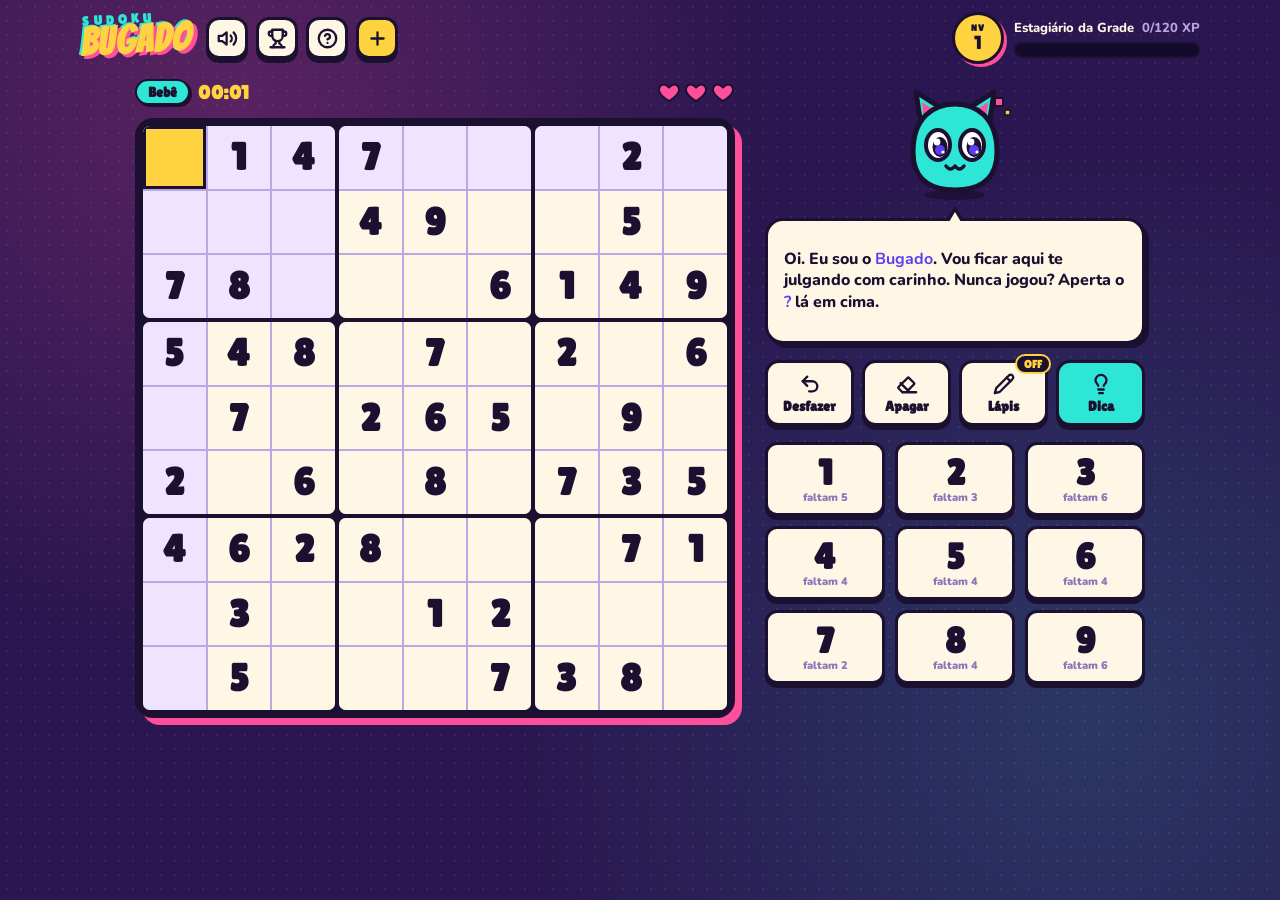
==== commit fd0b0496: "Esconde elementos [hidden] fora do Claude (modal vazio aparecia por cima) Co-Authored-By: Claude Opu" ====
--- a/index.html
+++ b/index.html
@@ -29,6 +29,8 @@
   --body:'Nunito','Segoe UI',system-ui,sans-serif;
   --bw:min(calc(100vw - 32px), 520px);
 }
+[hidden]{display:none!important}
+:root{padding-top:env(safe-area-inset-top,0px);padding-bottom:env(safe-area-inset-bottom,0px)}
 html,body{min-height:100%}
 body{
   margin:0;
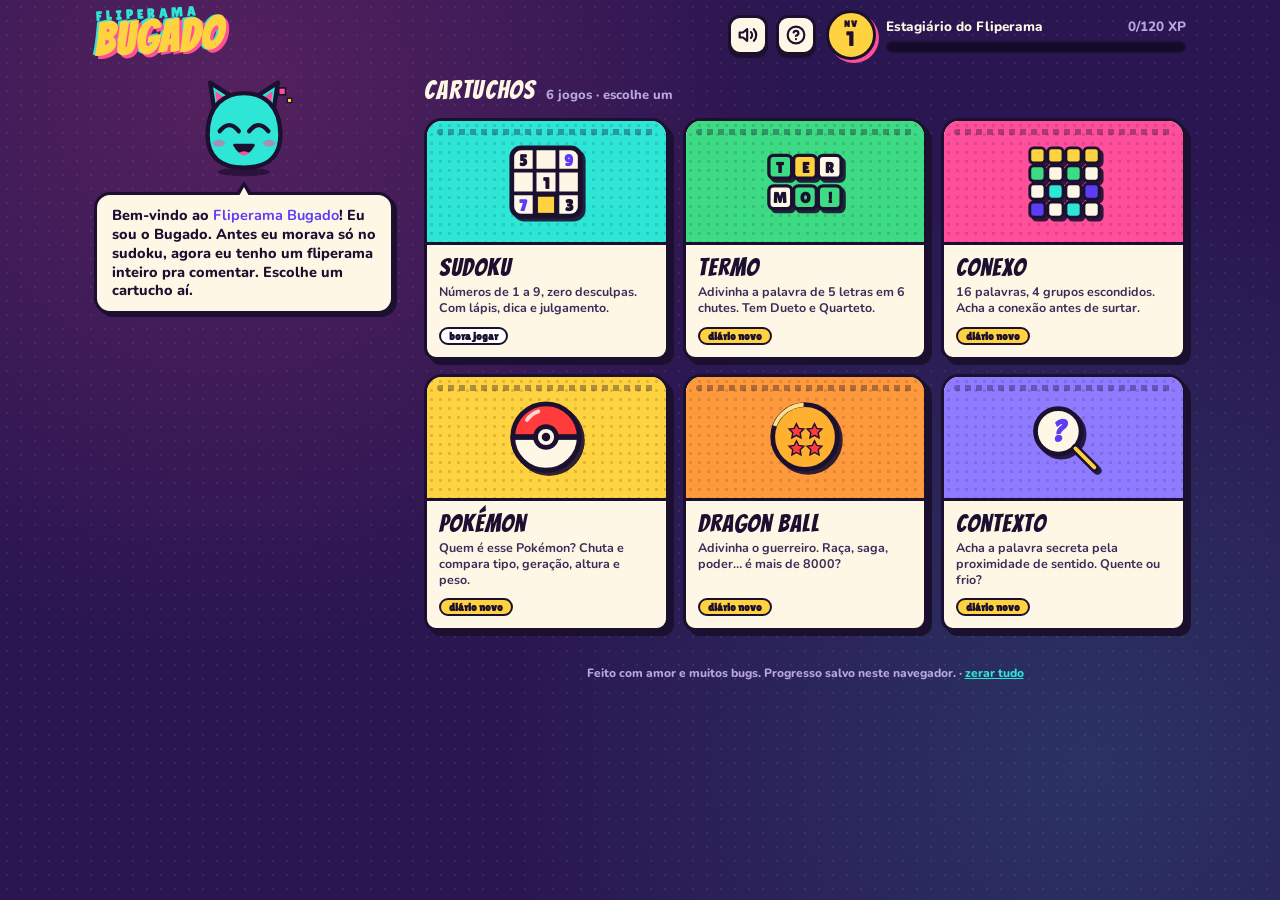
==== commit b9947a99: "Fliperama Bugado: home, núcleo compartilhado e 6 jogos - Sudoku Bugado vira um cartucho do fliperama" ====
--- a/index.html
+++ b/index.html
@@ -4,58 +4,18 @@
 <meta charset="utf-8">
 <meta name="viewport" content="width=device-width, initial-scale=1, viewport-fit=cover">
 <meta name="theme-color" content="#2A1650">
-<title>Sudoku Bugado</title>
+<title>Fliperama Bugado</title>
+<meta name="description" content="Um fliperama de joguinhos diários com um mascote sarcástico que comenta tudo.">
 <link rel="preconnect" href="https://fonts.googleapis.com">
 <link rel="preconnect" href="https://fonts.gstatic.com" crossorigin>
 <link rel="stylesheet" href="https://fonts.googleapis.com/css2?family=Bangers&family=Lilita+One&family=Nunito:wght@600;800;900&display=swap">
+<link rel="stylesheet" href="shared/base.css">
 <style>
-:root{
-  color-scheme: dark;
-  --ink:#1B1030;
-  --night:#2A1650;
-  --night2:#3A2170;
-  --paper:#FFF7E6;
-  --line:#BBA7E4;
-  --peer:#EEE4FF;
-  --same:#FFC9E0;
-  --sun:#FFD23F;
-  --pink:#FF4F9A;
-  --cyan:#2EE6D6;
-  --violet:#5B3DF5;
-  --red:#FF3B3B;
-  --muted:#B7A6DC;
-  --display:'Bangers','Impact','Arial Black',sans-serif;
-  --chunky:'Lilita One','Arial Rounded MT Bold','Trebuchet MS',sans-serif;
-  --body:'Nunito','Segoe UI',system-ui,sans-serif;
-  --bw:min(calc(100vw - 32px), 520px);
-}
-[hidden]{display:none!important}
-:root{padding-top:env(safe-area-inset-top,0px);padding-bottom:env(safe-area-inset-bottom,0px)}
-html,body{min-height:100%}
-body{
-  margin:0;
-  background-color:var(--night);
-  background-image:
-    radial-gradient(circle at 18% 12%, rgba(255,79,154,.22), transparent 42%),
-    radial-gradient(circle at 85% 80%, rgba(46,230,214,.16), transparent 45%),
-    radial-gradient(rgba(255,255,255,.07) 1.2px, transparent 1.5px);
-  background-size:auto,auto,14px 14px;
-  background-attachment:fixed;
-  color:var(--paper);
-  font-family:var(--body);
-  font-weight:800;
-  -webkit-tap-highlight-color:transparent;
-}
-button{font:inherit;color:inherit}
-svg{display:block}
-
-.app{max-width:1120px;margin:0 auto;padding-inline:16px;padding-block:12px 28px;display:flex;flex-direction:column;gap:12px}
-
-/* ---------- header ---------- */
-.top{display:grid;grid-template-columns:1fr auto;align-items:center;gap:10px 14px}
-.logo{display:flex;flex-direction:column;line-height:.85;transform:rotate(-3deg);transform-origin:left center;user-select:none}
-.logo .l1{font-family:var(--chunky);font-size:13px;letter-spacing:.32em;color:var(--cyan);padding-left:3px}
-.logo .l2{font-family:var(--display);font-size:38px;letter-spacing:.04em;color:var(--sun);text-shadow:3px 3px 0 var(--pink),-2px -1px 0 var(--cyan);animation:glitch 7s infinite steps(1)}
+.hub{display:grid;gap:14px;grid-template-areas:"top" "mascot" "carts" "foot"}
+.top{grid-area:top;display:flex;align-items:center;gap:10px;flex-wrap:wrap}
+.logo{display:flex;flex-direction:column;line-height:.82;transform:rotate(-3deg);transform-origin:left center;user-select:none;margin-right:auto}
+.logo .l1{font-family:var(--chunky);font-size:13px;letter-spacing:.3em;color:var(--cyan);padding-left:3px}
+.logo .l2{font-family:var(--display);font-size:44px;letter-spacing:.04em;color:var(--sun);text-shadow:3px 3px 0 var(--pink),-2px -1px 0 var(--cyan);animation:glitch 7s infinite steps(1)}
 @keyframes glitch{
   0%,93%,100%{transform:none;text-shadow:3px 3px 0 var(--pink),-2px -1px 0 var(--cyan)}
   94%{transform:translateX(3px) skewX(-8deg);text-shadow:-4px 0 0 var(--pink),4px 0 0 var(--cyan)}
@@ -63,943 +23,226 @@
   98%{transform:translateX(1px) skewX(6deg)}
 }
 .top-btns{display:flex;gap:8px}
-.icon-btn{width:42px;height:42px;display:grid;place-items:center;background:var(--paper);color:var(--ink);border:3px solid var(--ink);border-radius:13px;box-shadow:0 4px 0 var(--ink);cursor:pointer;padding:0;transition:transform .08s,box-shadow .08s}
-.icon-btn svg{width:21px;height:21px;fill:none;stroke:currentColor;stroke-width:2.6;stroke-linecap:round;stroke-linejoin:round}
-.icon-btn:active{transform:translateY(3px);box-shadow:0 1px 0 var(--ink)}
-.icon-btn.new{background:var(--sun)}
-.icon-btn.pulse{animation:pulse 1.2s ease-in-out 4}
-@keyframes pulse{50%{transform:scale(1.14) rotate(-6deg);background:var(--cyan)}}
-
-.lvl{grid-column:1/-1;display:flex;align-items:center;gap:10px;min-width:0}
-.lvl-badge{flex:none;width:46px;height:46px;border-radius:50%;background:var(--sun);color:var(--ink);border:3px solid var(--ink);box-shadow:3px 3px 0 var(--pink);display:grid;place-items:center;font-family:var(--chunky);line-height:1;text-align:center}
-.lvl-badge small{display:block;font-size:9px;letter-spacing:.12em}
-.lvl-badge b{font-size:19px;font-weight:400}
-.lvl-info{flex:1;min-width:0;display:flex;flex-direction:column;gap:5px}
-.lvl-title{display:flex;justify-content:space-between;gap:8px;font-size:13px;color:var(--paper)}
-.lvl-title span:last-child{color:var(--muted);font-variant-numeric:tabular-nums;white-space:nowrap}
-.xpbar{height:12px;border:2.5px solid var(--ink);border-radius:99px;background:#140a2a;overflow:hidden}
-.xpbar i{display:block;height:100%;width:0;background:repeating-linear-gradient(-45deg,var(--cyan) 0 8px,#7DF5EA 8px 16px);transition:width .6s cubic-bezier(.3,1.4,.5,1)}
-.streak{flex:none;display:flex;align-items:center;gap:4px;padding:4px 10px 4px 7px;border-radius:99px;background:#140a2a;border:2.5px solid var(--ink);font-family:var(--chunky);font-size:16px;color:#FF9A3C}
-.streak svg{width:18px;height:18px;fill:#FF9A3C;stroke:var(--ink);stroke-width:1.5}
-
-/* ---------- stage ---------- */
-.stage{display:grid;gap:12px;grid-template-areas:"mascot" "board" "tools" "pad";justify-items:center}
-.mascot-row{grid-area:mascot;width:var(--bw);display:flex;align-items:center;gap:10px}
-.board-wrap{grid-area:board;width:var(--bw);position:relative;display:flex;flex-direction:column;gap:10px}
-.tools{grid-area:tools;width:var(--bw)}
-.pad{grid-area:pad;width:var(--bw)}
-
-/* mascot */
-.mascot{flex:none;width:78px;height:78px;padding:0;border:0;background:none;cursor:pointer;animation:bob 2.6s ease-in-out infinite}
-.mascot svg{width:100%;height:100%;overflow:visible}
-@keyframes bob{50%{transform:translateY(-4px) rotate(2deg)}}
-.mascot.glitch{animation:glitchy .45s steps(2) 1}
-@keyframes glitchy{
-  0%{transform:translate(3px,-2px);filter:drop-shadow(-4px 0 0 var(--pink)) drop-shadow(4px 0 0 var(--cyan))}
-  33%{transform:translate(-4px,1px) skewX(10deg);filter:drop-shadow(5px 0 0 var(--pink)) drop-shadow(-5px 0 0 var(--cyan))}
-  66%{transform:translate(2px,2px) skewX(-6deg)}
-  100%{transform:none;filter:none}
-}
-.mascot.boing{animation:boing .5s cubic-bezier(.3,1.8,.5,1) 1}
-@keyframes boing{30%{transform:scale(1.2,.8)}60%{transform:scale(.9,1.12) translateY(-8px)}}
-.mascot [class^="m-"]{display:none}
-.mascot [data-m="neutral"] .m-eyes,.mascot [data-m="neutral"] .m-mw,
-.mascot [data-m="talk"] .m-eyes,.mascot [data-m="talk"] .m-mopen,
-.mascot [data-m="smug"] .m-eyes,.mascot [data-m="smug"] .m-lid,.mascot [data-m="smug"] .m-msmug,
-.mascot [data-m="happy"] .m-happy,.mascot [data-m="happy"] .m-mopen,.mascot [data-m="happy"] .m-blush,
-.mascot [data-m="shock"] .m-shock,.mascot [data-m="shock"] .m-mo,.mascot [data-m="shock"] .m-sweat,
-.mascot [data-m="dead"] .m-x,.mascot [data-m="dead"] .m-mdead{display:inline}
-.m-eyes{transform-box:fill-box;transform-origin:center;animation:blink 4.5s infinite}
-@keyframes blink{0%,95%,100%{transform:scaleY(1)}97%{transform:scaleY(.1)}}
-[data-m="talk"] .m-mopen{transform-box:fill-box;transform-origin:top center;animation:yap .16s infinite alternate}
-@keyframes yap{to{transform:scaleY(.35)}}
-.pixel{animation:pix 1.4s steps(2) infinite}
-@keyframes pix{50%{opacity:0}}
-
-.bubble{position:relative;flex:1;min-width:0;min-height:70px;display:flex;align-items:center;background:var(--paper);color:var(--ink);border:3px solid var(--ink);border-radius:18px;box-shadow:4px 4px 0 var(--ink);padding:9px 13px}
-.bubble::before,.bubble::after{content:"";position:absolute;top:50%;width:0;height:0;border-style:solid}
-.bubble::before{left:-15px;margin-top:-10px;border-width:10px 15px 10px 0;border-color:transparent var(--ink) transparent transparent}
-.bubble::after{left:-9px;margin-top:-6px;border-width:6px 10px 6px 0;border-color:transparent var(--paper) transparent transparent}
-.bubble p{margin:0;font-size:14.5px;line-height:1.32;text-wrap:pretty}
-.bubble p.long{font-size:13.5px}
-.bubble p b{color:var(--violet)}
-
-/* status */
-.status{display:flex;align-items:center;gap:8px;min-height:32px}
-.chip{font-family:var(--chunky);font-size:14px;color:var(--ink);background:var(--c,var(--cyan));border:2.5px solid var(--ink);border-radius:99px;padding:3px 11px;box-shadow:2px 2px 0 var(--ink);white-space:nowrap}
-.timer{font-family:var(--chunky);font-size:19px;color:var(--sun);font-variant-numeric:tabular-nums;letter-spacing:.03em}
-.combo{font-family:var(--display);font-size:19px;letter-spacing:.06em;color:var(--ink);background:var(--pink);border:2.5px solid var(--ink);border-radius:8px;padding:1px 8px;transform:rotate(-4deg);box-shadow:2px 2px 0 var(--ink)}
-.hearts{margin-left:auto;display:flex;gap:3px}
-.hearts svg{width:24px;height:24px}
-.hearts path{fill:var(--pink);stroke:var(--ink);stroke-width:2;stroke-linejoin:round;transition:fill .3s}
-.hearts .lost path{fill:#3d2a66}
-.hearts .lost .crack{display:inline}
-.hearts .crack{display:none;fill:none!important;stroke:var(--ink)}
-
-/* board */
-.board{width:100%;aspect-ratio:1;box-sizing:border-box;display:grid;grid-template-columns:repeat(3,1fr);grid-template-rows:repeat(3,1fr);gap:4px;padding:4px;background:var(--ink);border:4px solid var(--ink);border-radius:18px;box-shadow:7px 7px 0 var(--pink)}
-.box{display:grid;grid-template-columns:repeat(3,1fr);grid-template-rows:repeat(3,1fr);gap:2px;background:var(--line);border-radius:7px;overflow:hidden;min-width:0;min-height:0}
-.cell{appearance:none;border:0;margin:0;padding:0;min-width:0;min-height:0;background:var(--paper);color:var(--ink);font-family:var(--chunky);font-size:calc(var(--bw) * .064);line-height:1;display:grid;place-items:center;cursor:pointer;position:relative;transition:background-color .12s}
-.cell.user{color:var(--violet)}
-.cell.hinted{color:#0B8A81}
-.cell.peer{background:var(--peer)}
-.cell.same{background:var(--same)}
-.cell.sel{background:var(--sun);box-shadow:inset 0 0 0 3px var(--ink);z-index:1}
-.cell.err{background:var(--red);color:#fff}
-.cell:focus-visible{outline:3px solid var(--pink);outline-offset:-3px;z-index:2}
-.notes{display:grid;grid-template-columns:repeat(3,1fr);grid-template-rows:repeat(3,1fr);width:100%;height:100%;box-sizing:border-box;padding:7%;font-family:var(--body);font-weight:900;font-size:calc(var(--bw) * .027);color:#7A67A8;place-items:center}
-.notes i{font-style:normal;line-height:1;padding:0 1px}
-.notes i.hl{color:#fff;background:var(--pink);border-radius:3px}
-
-.burst{position:absolute;left:50%;top:52%;transform:translate(-50%,-50%);pointer-events:none;opacity:0;z-index:5;font-family:var(--display);font-size:calc(var(--bw) * .13);letter-spacing:.03em;white-space:nowrap;color:var(--sun);-webkit-text-stroke:3px var(--ink);paint-order:stroke fill;text-shadow:5px 5px 0 var(--pink)}
-.floatxp{position:absolute;pointer-events:none;z-index:6;font-family:var(--chunky);font-size:17px;color:var(--cyan);-webkit-text-stroke:1.5px var(--ink);paint-order:stroke fill;transform:translate(-50%,-50%)}
-
-/* tools + pad */
-.btn{appearance:none;background:var(--paper);color:var(--ink);border:3px solid var(--ink);border-radius:14px;box-shadow:0 4px 0 var(--ink);cursor:pointer;transition:transform .08s,box-shadow .08s,background-color .15s}
-.btn:active{transform:translateY(3px);box-shadow:0 1px 0 var(--ink)}
-.btn:focus-visible,.icon-btn:focus-visible,.mascot:focus-visible{outline:3px solid var(--cyan);outline-offset:3px}
-.tools{display:grid;grid-template-columns:repeat(4,1fr);gap:8px}
-.tool{position:relative;height:58px;display:flex;flex-direction:column;align-items:center;justify-content:center;gap:3px;font-family:var(--chunky);font-size:13px;padding:0}
-.tool svg{width:22px;height:22px;fill:none;stroke:currentColor;stroke-width:2.5;stroke-linecap:round;stroke-linejoin:round}
-.tool.on{background:var(--sun)}
-.tool .tag{position:absolute;top:-9px;right:-6px;font-family:var(--chunky);font-size:11px;background:var(--ink);color:var(--sun);border-radius:99px;padding:2px 7px;border:2px solid var(--sun)}
-.tool.hint{background:var(--cyan)}
-
-.pad{display:grid;grid-template-columns:repeat(9,1fr);gap:5px}
-.num{position:relative;height:60px;padding:0;display:flex;flex-direction:column;align-items:center;justify-content:center;gap:1px;font-family:var(--chunky);font-size:26px;line-height:1;border-radius:12px}
-.num small{font-family:var(--body);font-weight:900;font-size:10px;color:#8A77B8}
-.num.done{opacity:.35;box-shadow:0 1px 0 var(--ink);transform:translateY(3px)}
-.pad.notes-mode .num{background:#FFF1B8;font-size:19px}
-.pad.notes-mode .num::after{content:"";position:absolute;top:5px;right:5px;width:6px;height:6px;border-radius:50%;background:var(--violet)}
-
-/* ---------- desktop ---------- */
-@media (min-width:880px){
-  :root{--bw:max(340px, min(600px, calc(100vh - 170px), calc(100vw - 480px)))}
-  .top{grid-template-columns:auto 1fr auto}
-  .lvl{grid-column:auto;max-width:420px;justify-self:center;width:100%}
-  .stage{grid-template-columns:auto minmax(320px,380px);grid-template-rows:auto auto auto 1fr;grid-template-areas:"board mascot" "board tools" "board pad" "board .";justify-content:center;align-items:start;column-gap:30px;row-gap:16px}
-  .mascot-row,.tools,.pad{width:100%}
-  .mascot-row{flex-direction:column;align-items:stretch;gap:16px;margin-top:6px}
-  .mascot{width:120px;height:120px;align-self:center}
-  .bubble{min-height:96px;padding:12px 16px}
-  .bubble::before{left:50%;top:-15px;margin:0 0 0 -10px;border-width:0 10px 15px 10px;border-color:transparent transparent var(--ink) transparent}
-  .bubble::after{left:50%;top:-9px;margin:0 0 0 -6px;border-width:0 6px 10px 6px;border-color:transparent transparent var(--paper) transparent}
-  .bubble p{font-size:16px}
-  .bubble p.long{font-size:15px}
-  .pad{grid-template-columns:repeat(3,1fr);gap:10px}
-  .num{height:74px;font-size:36px}
-  .num small{font-size:11px}
-  .pad.notes-mode .num{font-size:26px}
-  .tool{height:66px;font-size:14px}
-}
-@media (max-width:370px){
-  .logo .l2{font-size:32px}
-  .icon-btn{width:38px;height:38px}
-  .num{height:54px;font-size:22px}
-  .mascot{width:64px;height:64px}
-}
-
-/* ---------- modal ---------- */
-.modal{position:fixed;inset:0;z-index:50;display:grid;place-items:center;padding:16px;background:rgba(20,8,42,.72);backdrop-filter:blur(4px);-webkit-backdrop-filter:blur(4px)}
-.card{width:100%;max-width:460px;max-height:calc(100dvh - 32px);overflow:auto;box-sizing:border-box;background:var(--paper);color:var(--ink);border:4px solid var(--ink);border-radius:22px;box-shadow:8px 8px 0 var(--pink);padding:20px 20px 22px;animation:pop-in .35s cubic-bezier(.3,1.6,.5,1)}
-@keyframes pop-in{from{transform:scale(.7) rotate(-3deg);opacity:0}}
-.card h2{margin:0 0 4px;font-family:var(--display);font-weight:400;font-size:36px;letter-spacing:.03em;line-height:1;color:var(--violet);text-wrap:balance}
-.card h2.big{font-size:44px;color:var(--sun);-webkit-text-stroke:2.5px var(--ink);paint-order:stroke fill;text-shadow:4px 4px 0 var(--pink);transform:rotate(-2deg)}
-.card h3{margin:18px 0 8px;font-family:var(--chunky);font-weight:400;font-size:18px;color:var(--ink)}
-.card p,.card li{font-size:15px;line-height:1.45;font-weight:700;color:#3a2d58}
-.card p.sub{margin:4px 0 0;font-weight:800;color:#3a2d58}
-.card ul{margin:0;padding-left:0;list-style:none;display:flex;flex-direction:column;gap:8px}
-.card li{display:flex;gap:10px;align-items:baseline}
-.tag2{flex:none;font-family:var(--chunky);font-size:12px;letter-spacing:.06em;border:2px solid var(--ink);border-radius:7px;padding:1px 7px;background:var(--c,var(--sun));color:var(--ink)}
-kbd{font-family:var(--chunky);font-size:12px;background:#fff;border:2px solid var(--ink);border-bottom-width:4px;border-radius:6px;padding:0 6px}
-.m-actions{display:flex;flex-wrap:wrap;gap:10px;margin-top:20px}
-.m-actions .btn{flex:1 1 150px;height:52px;font-family:var(--chunky);font-size:17px}
-.btn.primary{background:var(--sun)}
-.btn.hot{background:var(--pink);color:var(--ink)}
-.diffs{display:flex;flex-direction:column;gap:10px;margin-top:14px}
-.diff{text-align:left;padding:11px 14px 11px 16px;display:grid;grid-template-columns:1fr auto;gap:2px 10px;align-items:center;border-left-width:12px;border-left-color:var(--c)}
-.diff b{font-family:var(--chunky);font-weight:400;font-size:20px}
-.diff span{grid-column:1;font-size:13.5px;font-weight:700;color:#4b3d6b;line-height:1.3}
-.diff em{grid-row:1/3;grid-column:2;font-style:normal;font-family:var(--chunky);font-size:12px;color:#6b5a90;text-align:right;line-height:1.2}
-.diff.cur{background:#FFF1B8}
-.stats4{display:grid;grid-template-columns:repeat(4,1fr);gap:8px;margin-top:16px}
-.stat{background:#fff;border:2.5px solid var(--ink);border-radius:12px;padding:8px 4px;text-align:center}
-.stat b{display:block;font-family:var(--chunky);font-weight:400;font-size:22px;font-variant-numeric:tabular-nums;color:var(--ink)}
-.stat span{font-size:11px;font-weight:800;color:#6b5a90;letter-spacing:.04em;text-transform:uppercase}
-.xprows{margin-top:14px;border:2.5px solid var(--ink);border-radius:12px;background:#fff;overflow:hidden}
-.xprow{display:flex;justify-content:space-between;gap:10px;padding:7px 12px;font-size:14px;font-weight:800;border-bottom:1.5px dashed #d9cdef}
-.xprow b{font-family:var(--chunky);font-weight:400;font-variant-numeric:tabular-nums;color:#0B8A81}
-.xprow b.neg{color:var(--red)}
-.xprow.total{background:var(--sun);border-bottom:0;font-family:var(--chunky);font-weight:400;font-size:17px}
-.xprow.total b{color:var(--ink)}
-.badge-row{display:flex;flex-wrap:wrap;gap:8px;margin-top:12px}
-.pill{font-family:var(--chunky);font-size:13px;border:2.5px solid var(--ink);border-radius:99px;padding:4px 12px;background:var(--cyan);box-shadow:2px 2px 0 var(--ink)}
-.pill.pink{background:var(--pink)}
-.achs{display:grid;grid-template-columns:repeat(auto-fill,minmax(180px,1fr));gap:8px}
-.ach{display:flex;gap:9px;align-items:center;background:#fff;border:2.5px solid var(--ink);border-radius:12px;padding:8px 10px}
-.ach .ic{flex:none;width:34px;height:34px;border-radius:50%;display:grid;place-items:center;background:var(--sun);border:2.5px solid var(--ink)}
-.ach .ic svg{width:18px;height:18px;fill:none;stroke:var(--ink);stroke-width:2.4;stroke-linecap:round;stroke-linejoin:round}
-.ach b{display:block;font-family:var(--chunky);font-weight:400;font-size:14px;line-height:1.15}
-.ach small{display:block;font-size:12px;font-weight:700;color:#6b5a90;line-height:1.25}
-.ach.locked{background:#eee7f7;border-style:dashed}
-.ach.locked .ic{background:#d6cbe9}
-.ach.locked b{color:#8a7aa8}
-.bigstats{display:grid;grid-template-columns:repeat(3,1fr);gap:8px;margin-top:12px}
-.besttimes{display:grid;grid-template-columns:1fr auto;gap:4px 12px;font-size:14px;font-weight:800}
-.besttimes b{font-family:var(--chunky);font-weight:400;font-variant-numeric:tabular-nums}
-
-/* toasts / fx */
-.toasts{position:fixed;left:50%;top:calc(env(safe-area-inset-top,0px) + 12px);transform:translateX(-50%);z-index:60;display:flex;flex-direction:column;gap:8px;align-items:center;pointer-events:none;width:calc(100% - 32px);max-width:420px}
-.toast{display:flex;align-items:center;gap:10px;background:var(--sun);color:var(--ink);border:3px solid var(--ink);border-radius:14px;box-shadow:4px 4px 0 var(--pink);padding:8px 14px;font-size:14px;font-weight:800;animation:toast 3.6s ease forwards}
-.toast b{font-family:var(--chunky);font-weight:400;font-size:15px;display:block}
-.toast svg{flex:none;width:22px;height:22px;fill:none;stroke:var(--ink);stroke-width:2.4;stroke-linecap:round;stroke-linejoin:round}
-@keyframes toast{0%{transform:translateY(-30px) scale(.8);opacity:0}8%,85%{transform:none;opacity:1}100%{transform:translateY(-20px);opacity:0}}
-#fx{position:fixed;inset:0;width:100%;height:100%;pointer-events:none;z-index:70}
-
-@media (prefers-reduced-motion: reduce){
-  *,*::before,*::after{animation-duration:.01ms!important;animation-iteration-count:1!important;transition-duration:.01ms!important}
-}
+
+.me{display:flex;align-items:center;gap:10px;width:100%}
+.badge{flex:none;width:50px;height:50px;border-radius:50%;background:var(--sun);color:var(--ink);border:3px solid var(--ink);box-shadow:3px 3px 0 var(--pink);display:grid;place-items:center;font-family:var(--chunky);line-height:1;text-align:center}
+.badge small{display:block;font-size:9px;letter-spacing:.12em}
+.badge b{font-size:21px;font-weight:400}
+.me-info{flex:1;min-width:0;display:flex;flex-direction:column;gap:5px}
+.me-title{display:flex;justify-content:space-between;gap:8px;font-size:13.5px}
+.me-title span:last-child{color:var(--muted);font-variant-numeric:tabular-nums;white-space:nowrap}
+.xpbar{height:12px;border:2.5px solid var(--ink);border-radius:99px;background:var(--deep);overflow:hidden}
+.xpbar i{display:block;height:100%;width:0;background:repeating-linear-gradient(-45deg,var(--cyan) 0 8px,#7DF5EA 8px 16px);transition:width .8s cubic-bezier(.3,1.4,.5,1)}
+.streak{flex:none;display:flex;align-items:center;gap:4px;padding:4px 10px 4px 7px;border-radius:99px;background:var(--deep);border:2.5px solid var(--ink);font-family:var(--chunky);font-size:16px;color:var(--orange)}
+.streak svg{width:18px;height:18px;fill:var(--orange);stroke:var(--ink);stroke-width:1.5}
+
+#mascot{grid-area:mascot}
+.carts{grid-area:carts;display:grid;grid-template-columns:repeat(2,minmax(0,1fr));gap:14px}
+.sect{grid-column:1/-1;display:flex;align-items:baseline;gap:10px;margin-top:2px}
+.sect h2{margin:0;font-family:var(--display);font-weight:400;font-size:26px;letter-spacing:.05em;color:var(--paper)}
+.sect span{font-size:13px;color:var(--muted)}
+
+/* cartucho */
+.cart{position:relative;display:flex;flex-direction:column;text-decoration:none;color:var(--ink);background:var(--paper);border:3px solid var(--ink);border-radius:18px 18px 12px 12px;box-shadow:5px 5px 0 var(--ink);transition:transform .15s cubic-bezier(.3,1.6,.5,1),box-shadow .15s;overflow:hidden;min-width:0}
+.cart:hover{transform:translateY(-4px) rotate(-1deg);box-shadow:7px 9px 0 var(--ink)}
+.cart:active{transform:translateY(2px);box-shadow:2px 2px 0 var(--ink)}
+.cart .art{position:relative;height:108px;background:var(--c);border-bottom:3px solid var(--ink);display:grid;place-items:center;overflow:hidden}
+.cart .art::before{content:"";position:absolute;inset:0;background:radial-gradient(rgba(27,16,48,.14) 1.4px,transparent 1.7px);background-size:9px 9px}
+.cart .art::after{content:"";position:absolute;top:8px;left:10px;right:10px;height:6px;border-radius:99px;background:repeating-linear-gradient(90deg,rgba(27,16,48,.35) 0 6px,transparent 6px 11px)}
+.cart .art svg{position:relative;width:76px;height:76px;filter:drop-shadow(3px 3px 0 rgba(27,16,48,.9));transition:transform .3s cubic-bezier(.3,1.6,.5,1)}
+.cart:hover .art svg{transform:scale(1.1) rotate(-5deg)}
+.cart .body{padding:10px 12px 12px;display:flex;flex-direction:column;gap:4px;flex:1}
+.cart h3{margin:0;font-family:var(--display);font-weight:400;font-size:25px;letter-spacing:.04em;line-height:1}
+.cart p{margin:0;font-size:12.5px;line-height:1.3;color:var(--text-ink);font-weight:700}
+.cart .foot{display:flex;flex-wrap:wrap;gap:5px;margin-top:auto;padding-top:6px}
+.st{font-family:var(--chunky);font-size:11px;border:2px solid var(--ink);border-radius:99px;padding:1px 8px;background:#fff;white-space:nowrap}
+.st.done{background:var(--green)}
+.st.new{background:var(--sun);animation:blinky 1.6s ease-in-out infinite}
+@keyframes blinky{50%{background:var(--pink)}}
+.cart.locked{cursor:pointer;background:#e9e0f7}
+.cart.locked .art{filter:grayscale(.55)}
+.cart.locked .tape{position:absolute;top:44px;left:-12px;right:-12px;transform:rotate(-8deg);background:var(--sun);border-block:3px solid var(--ink);font-family:var(--display);font-size:20px;letter-spacing:.08em;text-align:center;padding:2px 0;z-index:2;background-image:repeating-linear-gradient(-45deg,transparent 0 12px,rgba(27,16,48,.12) 12px 24px)}
+
+.foot-note{grid-area:foot;text-align:center;font-size:12px;color:var(--muted);padding-top:8px}
+.foot-note button{background:none;border:0;color:var(--cyan);text-decoration:underline;cursor:pointer;font-weight:800;padding:0}
+
+@media (min-width:700px){ .carts{grid-template-columns:repeat(3,minmax(0,1fr))} }
+@media (min-width:980px){
+  .hub{grid-template-columns:300px 1fr;grid-template-areas:"top top" "mascot carts" ". foot";column-gap:30px;align-items:start}
+  #mascot{position:sticky;top:calc(env(safe-area-inset-top,0px) + 16px)}
+  .me{width:auto;min-width:360px}
+  .cart .art{height:124px}
+}
+@media (max-width:380px){ .logo .l2{font-size:36px} .cart h3{font-size:22px} .cart .art{height:92px} .cart .art svg{width:64px;height:64px} }
 </style>
 </head>
 <body>
-
-<div class="app">
+<div class="wrap hub">
   <header class="top">
-    <div class="logo" aria-label="Sudoku Bugado"><span class="l1">SUDOKU</span><span class="l2">BUGADO</span></div>
+    <div class="logo" aria-label="Fliperama Bugado"><span class="l1">FLIPERAMA</span><span class="l2">BUGADO</span></div>
     <div class="top-btns">
-      <button class="icon-btn" id="bSound" type="button" aria-label="Som"></button>
-      <button class="icon-btn" id="bStats" type="button" aria-label="Estatísticas e conquistas"><svg viewBox="0 0 24 24"><path d="M6 9H4.5a2.5 2.5 0 0 1 0-5H6"/><path d="M18 9h1.5a2.5 2.5 0 0 0 0-5H18"/><path d="M4 22h16"/><path d="M10 14.66V17c0 .55-.47.98-.97 1.21C7.85 18.75 7 20.24 7 22"/><path d="M14 14.66V17c0 .55.47.98.97 1.21C16.15 18.75 17 20.24 17 22"/><path d="M18 2H6v7a6 6 0 0 0 12 0V2Z"/></svg></button>
-      <button class="icon-btn" id="bHelp" type="button" aria-label="Como jogar"><svg viewBox="0 0 24 24"><circle cx="12" cy="12" r="10"/><path d="M9.1 9a3 3 0 0 1 5.8 1c0 2-3 3-3 3"/><path d="M12 17h.01"/></svg></button>
-      <button class="icon-btn new" id="bNew" type="button" aria-label="Novo jogo"><svg viewBox="0 0 24 24"><path d="M12 5v14M5 12h14"/></svg></button>
+      <button class="icon-btn" id="bSound" type="button"></button>
+      <button class="icon-btn" id="bHelp" type="button" aria-label="O que é isso?" title="O que é isso?"></button>
     </div>
-    <div class="lvl">
-      <div class="lvl-badge"><div><small>NV</small><b id="lvlNum">1</b></div></div>
-      <div class="lvl-info">
-        <div class="lvl-title"><span id="lvlTitle">Estagiário da Grade</span><span id="lvlXp">0/120 XP</span></div>
+    <div class="me">
+      <div class="badge"><div><small>NV</small><b id="lvlNum">1</b></div></div>
+      <div class="me-info">
+        <div class="me-title"><span id="lvlTitle">Estagiário do Fliperama</span><span id="lvlXp">0/120 XP</span></div>
         <div class="xpbar"><i id="xpFill"></i></div>
       </div>
-      <div class="streak" id="streak" title="Dias seguidos ganhando" hidden><svg viewBox="0 0 24 24"><path d="M8.5 14.5A2.5 2.5 0 0 0 11 12c0-1.38-.5-2-1-3-1.07-2.14-.22-4.05 2-6 .5 2.5 2 4.9 4 6.5 2 1.6 3 3.5 3 5.5a7 7 0 1 1-14 0c0-1.15.43-2.29 1-3a2.5 2.5 0 0 0 2.5 2.5z"/></svg><span id="streakN">0</span></div>
+      <div class="streak" id="streak" title="Dias seguidos ganhando alguma coisa" hidden><svg viewBox="0 0 24 24"><path d="M8.5 14.5A2.5 2.5 0 0 0 11 12c0-1.38-.5-2-1-3-1.07-2.14-.22-4.05 2-6 .5 2.5 2 4.9 4 6.5 2 1.6 3 3.5 3 5.5a7 7 0 1 1-14 0c0-1.15.43-2.29 1-3a2.5 2.5 0 0 0 2.5 2.5z"/></svg><span id="streakN">0</span></div>
     </div>
   </header>
 
-  <main class="stage">
-    <div class="mascot-row">
-      <button class="mascot" id="mascot" type="button" aria-label="Bugado, o mascote. Cutuca ele.">
-        <svg viewBox="0 0 120 120"><g data-m="neutral" id="mood">
-          <ellipse cx="60" cy="113" rx="30" ry="5" fill="#140a2a" opacity=".6"/>
-          <path d="M27 50 L21 10 L52 30 Z" fill="#2EE6D6" stroke="#1B1030" stroke-width="5" stroke-linejoin="round"/>
-          <path d="M93 50 L99 10 L68 30 Z" fill="#2EE6D6" stroke="#1B1030" stroke-width="5" stroke-linejoin="round"/>
-          <path d="M29 36 L27 20 L40 29 Z" fill="#FF4F9A"/>
-          <path d="M91 36 L93 20 L80 29 Z" fill="#FF4F9A"/>
-          <path d="M18 70 C18 36 38 22 60 22 C82 22 102 36 102 70 C102 98 84 108 60 108 C36 108 18 98 18 70Z" fill="#2EE6D6" stroke="#1B1030" stroke-width="5"/>
-          <rect class="pixel" x="100" y="16" width="8" height="8" fill="#FF4F9A" stroke="#1B1030" stroke-width="2"/>
-          <rect class="pixel" x="110" y="28" width="5" height="5" fill="#FFD23F" stroke="#1B1030" stroke-width="1.5" style="animation-delay:.7s"/>
-          <g class="m-eyes">
-            <ellipse cx="43" cy="63" rx="12" ry="15" fill="#fff" stroke="#1B1030" stroke-width="4"/>
-            <ellipse cx="45" cy="65" rx="7.5" ry="10" fill="#1B1030"/>
-            <ellipse cx="45" cy="68" rx="5" ry="5" fill="#5B3DF5"/>
-            <circle cx="42" cy="60" r="3.4" fill="#fff"/><circle cx="48" cy="70" r="1.6" fill="#fff"/>
-            <ellipse cx="77" cy="63" rx="12" ry="15" fill="#fff" stroke="#1B1030" stroke-width="4"/>
-            <ellipse cx="79" cy="65" rx="7.5" ry="10" fill="#1B1030"/>
-            <ellipse cx="79" cy="68" rx="5" ry="5" fill="#5B3DF5"/>
-            <circle cx="76" cy="60" r="3.4" fill="#fff"/><circle cx="82" cy="70" r="1.6" fill="#fff"/>
-          </g>
-          <g class="m-lid">
-            <path d="M29 62 H58 V44 H29Z" fill="#2EE6D6"/><path d="M31 62 H56" stroke="#1B1030" stroke-width="4" stroke-linecap="round"/>
-            <path d="M63 62 H92 V44 H63Z" fill="#2EE6D6"/><path d="M65 62 H90" stroke="#1B1030" stroke-width="4" stroke-linecap="round"/>
-          </g>
-          <g class="m-happy" fill="none" stroke="#1B1030" stroke-width="5" stroke-linecap="round">
-            <path d="M32 66 Q43 52 54 66"/><path d="M66 66 Q77 52 88 66"/>
-          </g>
-          <g class="m-shock">
-            <ellipse cx="43" cy="62" rx="13" ry="16" fill="#fff" stroke="#1B1030" stroke-width="4"/><circle cx="43" cy="63" r="3.5" fill="#1B1030"/>
-            <ellipse cx="77" cy="62" rx="13" ry="16" fill="#fff" stroke="#1B1030" stroke-width="4"/><circle cx="77" cy="63" r="3.5" fill="#1B1030"/>
-          </g>
-          <g class="m-x" stroke="#1B1030" stroke-width="5" stroke-linecap="round">
-            <path d="M35 55 L51 71 M51 55 L35 71"/><path d="M69 55 L85 71 M85 55 L69 71"/>
-          </g>
-          <g class="m-blush" fill="#FF4F9A" opacity=".55"><ellipse cx="31" cy="80" rx="7" ry="4"/><ellipse cx="89" cy="80" rx="7" ry="4"/></g>
-          <path class="m-mw" d="M51 84 Q55.5 90 60 84 Q64.5 90 69 84" fill="none" stroke="#1B1030" stroke-width="3.5" stroke-linecap="round" stroke-linejoin="round"/>
-          <path class="m-msmug" d="M50 87 Q61 91 71 81" fill="none" stroke="#1B1030" stroke-width="3.5" stroke-linecap="round"/>
-          <g class="m-mopen"><path d="M49 82 Q60 101 71 82 Z" fill="#1B1030" stroke="#1B1030" stroke-width="3" stroke-linejoin="round"/><path d="M54 91 Q60 87 66 91 Q60 97 54 91Z" fill="#FF4F9A"/></g>
-          <ellipse class="m-mo" cx="60" cy="89" rx="6" ry="8" fill="#1B1030"/>
-          <g class="m-mdead"><path d="M50 86 Q55 82 60 86 Q65 90 70 86" fill="none" stroke="#1B1030" stroke-width="3.5" stroke-linecap="round"/><path d="M62 88 Q63 97 68 95 Q70 92 67 87Z" fill="#FF4F9A" stroke="#1B1030" stroke-width="2"/></g>
-          <path class="m-sweat" d="M97 40 Q104 52 97 55 Q90 52 97 40Z" fill="#9FE8FF" stroke="#1B1030" stroke-width="2.5"/>
-        </g></svg>
-      </button>
-      <div class="bubble" aria-live="polite"><p id="say">…</p></div>
-    </div>
-
-    <section class="board-wrap" id="boardWrap">
-      <div class="status">
-        <span class="chip" id="diffChip">Bebê</span>
-        <span class="timer" id="timer">00:00</span>
-        <span class="combo" id="combo" hidden>x2</span>
-        <span class="hearts" id="hearts" aria-label="Vidas"></span>
-      </div>
-      <div class="board" id="board" role="grid" aria-label="Grade do sudoku"></div>
-      <div class="burst" id="burst" aria-hidden="true"></div>
-    </section>
-
-    <div class="tools">
-      <button class="btn tool" id="tUndo" type="button"><svg viewBox="0 0 24 24"><path d="M9 14 4 9l5-5"/><path d="M4 9h10.5a5.5 5.5 0 0 1 0 11H11"/></svg>Desfazer</button>
-      <button class="btn tool" id="tErase" type="button"><svg viewBox="0 0 24 24"><path d="m7 21-4.3-4.3a1 1 0 0 1 0-1.4l10-10a1 1 0 0 1 1.4 0l5.6 5.6a1 1 0 0 1 0 1.4L13 19"/><path d="M22 21H7"/><path d="m5 11 9 9"/></svg>Apagar</button>
-      <button class="btn tool" id="tNotes" type="button" aria-pressed="false"><svg viewBox="0 0 24 24"><path d="M17 3a2.85 2.85 0 1 1 4 4L7.5 20.5 2 22l1.5-5.5Z"/><path d="m15 5 4 4"/></svg>Lápis<span class="tag" id="notesTag">OFF</span></button>
-      <button class="btn tool hint" id="tHint" type="button"><svg viewBox="0 0 24 24"><path d="M15 14c.2-1 .7-1.7 1.5-2.5 1-.9 1.5-2.2 1.5-3.5A6 6 0 0 0 6 8c0 1 .2 2.2 1.5 3.5.7.7 1.3 1.5 1.5 2.5"/><path d="M9 18h6"/><path d="M10 22h4"/></svg>Dica<span class="tag" id="hintTag" hidden>0</span></button>
-    </div>
-
-    <div class="pad" id="pad"></div>
-  </main>
+  <div id="mascot"></div>
+
+  <main class="carts" id="carts"></main>
+
+  <p class="foot-note">Feito com amor e muitos bugs. Progresso salvo neste navegador. · <button type="button" id="bReset">zerar tudo</button></p>
 </div>
 
-<div class="modal" id="modal" hidden><div class="card" id="card" role="dialog" aria-modal="true"></div></div>
-<div class="toasts" id="toasts"></div>
-<canvas id="fx"></canvas>
-
+<script src="shared/falas.js"></script>
+<script src="shared/bugado.js"></script>
 <script>
 (() => {
-const $ = s => document.querySelector(s);
-const RM = matchMedia('(prefers-reduced-motion: reduce)').matches;
-const store = {
-  get(k){ try { return JSON.parse(localStorage.getItem(k)); } catch(e){ return null; } },
-  set(k,v){ try { localStorage.setItem(k, JSON.stringify(v)); } catch(e){} }
-};
-const pick = (() => { let last = ''; return arr => { let s; for (let t=0;t<6;t++){ s = arr[Math.floor(Math.random()*arr.length)]; if (s !== last) break; } last = s; return s; }; })();
-const shuffle = a => { for (let i=a.length-1;i>0;i--){ const j=Math.floor(Math.random()*(i+1)); [a[i],a[j]]=[a[j],a[i]]; } return a; };
-const fmt = s => `${String(Math.floor(s/60)).padStart(2,'0')}:${String(s%60).padStart(2,'0')}`;
-const dayKey = (off=0) => { const d=new Date(); d.setDate(d.getDate()+off); return `${d.getFullYear()}-${d.getMonth()+1}-${d.getDate()}`; };
-
-/* ================= geometry ================= */
-const UNITS = [], UNIT_OF = Array.from({length:81}, () => []);
-for (let r=0;r<9;r++) UNITS.push(Array.from({length:9}, (_,c) => r*9+c));
-for (let c=0;c<9;c++) UNITS.push(Array.from({length:9}, (_,r) => r*9+c));
-for (let b=0;b<9;b++){ const br=Math.floor(b/3)*3, bc=(b%3)*3; UNITS.push(Array.from({length:9}, (_,k) => (br+Math.floor(k/3))*9 + bc + k%3)); }
-UNITS.forEach((u,ui) => u.forEach(i => UNIT_OF[i].push(ui)));
-const PEERS = Array.from({length:81}, (_,i) => { const s=new Set(); UNIT_OF[i].forEach(ui => UNITS[ui].forEach(j => { if (j!==i) s.add(j); })); return [...s]; });
-const PEERSET = PEERS.map(p => new Set(p));
-
-const pc = m => { let c=0; while(m){ m&=m-1; c++; } return c; };
-const digitsOf = m => { const a=[]; for (let d=1;d<=9;d++) if (m>>d&1) a.push(d); return a; };
-const cand = (g,i) => { let m=0; for (const p of PEERS[i]) m |= 1<<g[p]; return ~m & 0x3FE; };
-
-/* ================= generator ================= */
-function solveRand(g){
-  let best=-1, bm=0, bc=10;
-  for (let i=0;i<81;i++) if (!g[i]){ const m=cand(g,i), c=pc(m); if (c<bc){ bc=c; best=i; bm=m; if (!c) return false; } }
-  if (best<0) return true;
-  for (const d of shuffle(digitsOf(bm))){ g[best]=d; if (solveRand(g)) return true; }
-  g[best]=0; return false;
-}
-function countSol(g, limit=2){
-  let n=0;
-  (function rec(){
-    if (n>=limit) return;
-    let best=-1, bm=0, bc=10;
-    for (let i=0;i<81;i++) if (!g[i]){ const m=cand(g,i), c=pc(m); if (c<bc){ bc=c; best=i; bm=m; if (!c) return; } }
-    if (best<0){ n++; return; }
-    for (const d of digitsOf(bm)){ g[best]=d; rec(); if (n>=limit) break; }
-    g[best]=0;
-  })();
-  return n;
-}
-function solveSingles(g0){
-  const g=g0.slice(); let progress=true;
-  while (progress){
-    progress=false;
-    for (let i=0;i<81;i++) if (!g[i]){ const m=cand(g,i); if (!m) return false; if (pc(m)===1){ g[i]=digitsOf(m)[0]; progress=true; } }
-    for (const u of UNITS){
-      for (let d=1;d<=9;d++){
-        if (u.some(j => g[j]===d)) continue;
-        const spots = u.filter(j => !g[j] && (cand(g,j)>>d&1));
-        if (!spots.length) return false;
-        if (spots.length===1){ g[spots[0]]=d; progress=true; }
-      }
-    }
-  }
-  return g.every(v => v);
-}
-function generate(key){
-  const D=DIFFS[key]; const sol=Array(81).fill(0); solveRand(sol);
-  const p=sol.slice(); let givens=81;
-  for (const i of shuffle([...Array(41).keys()])){
-    if (givens<=D.givens) break;
-    const j=80-i, a=p[i], b=p[j]; p[i]=0; p[j]=0;
-    const ok = D.mode==='singles' ? solveSingles(p) : countSol(p.slice())===1;
-    if (ok) givens -= (i===j ? 1 : 2); else { p[i]=a; p[j]=b; }
-  }
-  return { puzzle:p, solution:sol };
-}
-
-/* ================= content ================= */
-const DIFFS = {
-  bebe:      { name:'Bebê',          givens:44, mode:'singles', xp:40,  par:360,  color:'#2EE6D6', desc:'Praticamente pronto. Impossível errar. (Você vai errar.)' },
-  normal:    { name:'Normal',        givens:36, mode:'singles', xp:70,  par:660,  color:'#FFD23F', desc:'Sudoku de verdade. Sem rodinha, mas com capacete.' },
-  achando:   { name:'Tô Me Achando', givens:30, mode:'singles', xp:110, par:1020, color:'#FF4F9A', desc:'Pra quem ganhou duas e já quer fazer tatuagem.' },
-  sofrencia: { name:'Sofrência',     givens:25, mode:'unique',  xp:180, par:1800, color:'#FF3B3B', desc:'Não. Sério. Você não tá pronto. Mas vai, né.' }
-};
-const TITLES = ['Estagiário da Grade','Contador de Dedos','Chutador Profissional','Aprendiz de Lápis','Caçador de Noves','Mestre do Candidato Único','Sensei de Quadradinho','Lenda do Recreio','Deus Grego do Sudoku','Isso Não Existe'];
-const L = {
-  intro: ['Oi. Eu sou o <b>Bugado</b>. Vou ficar aqui te julgando com carinho. Nunca jogou? Aperta o <b>?</b> lá em cima.'],
-  start: ['Grade nova, vergonha nova. Bora.','Relaxa: sudoku não tem conta. É só não repetir número. Simples. Pra alguns.','Toca numa casa, depois num número. Até eu faria. E eu sou um desenho.','Prometo não rir. Muito.','Nove números. Zero desculpas.'],
-  back: ['Voltou! Eu sabia. Todo mundo volta.','Olha quem apareceu. A grade tava com saudade. Eu não.','Salvei teu jogo. De nada. Continua de onde parou.'],
-  correct: ['Olha só! Acertou e tudo.','Certo. Não se acostuma.','Isso aí, gênio incompreendido.','Tá vendo? Nem doeu.','Pensou antes de clicar? Evolução.','Correto. Vou fingir que não tô surpreso.','Boa. Anotei no teu currículo.'],
-  combo: ['<b>COMBO x{n}</b>. Quem é você e o que fez com o jogador?','<b>x{n}!</b> Mente ou sorte? Tanto faz, continua.','<b>x{n} seguidos.</b> Tô levemente impressionado. Levemente.','<b>x{n}!</b> Isso é modo anime ativado?'],
-  wrongHidden: ['Não bate com nada que dá pra ver… mas a resposta não é {d}. Confia no Bugado.','Isso não existe. Literalmente: o {d} não pode existir aí.','Não. Só… não. O {d} vai causar problema lá na frente.'],
-  given: ['Esse veio de fábrica. Não mexe.','Número impresso. Nem com lápis você apaga isso.','Esse aí já tava certo antes de você nascer.'],
-  locked: ['Tá certo, não precisa apagar. Confia em você pelo menos uma vez.','Esse você acertou. Deixa quieto, campeão.'],
-  unit: ['Fechou! Chora não, grade.','Uma a menos. A grade tá com medo.','Faxina de sudoku. Tá limpando tudo.','Isso! Sente o poder.'],
-  idle: ['Tá aí? Pisca duas vezes.','Pensando ou dormindo? Pergunta séria.','O sudoku não se resolve sozinho. Eu verifiquei. Duas vezes.','Dica grátis: escolhe um número e caça onde ele falta.','Travou? A Dica existe. Eu julgo, mas ajudo.'],
-  poke: ['Ai. Isso é assédio de mascote.','Eu sou decoração interativa, não botão de dica.','Para. Tô concentrado torcendo contra você.','Cutucar não resolve sudoku. Eu testei.','Sabia que existem 6.670.903.752.021.072.936.960 grades de sudoku válidas? E você travado nessa.','Dica grátis: o número que mais aparece na grade costuma ser o mais fácil de terminar.','Dica grátis: pega um quadrado 3×3 e pergunta: qual número falta aqui? Onde ele PODE ir?','Sou o Bugado porque nasci de um erro de código. Igual teus chutes.'],
-  notesOn: ['Modo lápis ligado. Anota os palpites, é de graça.','Lápis ON. Rascunho não conta como erro. Anota à vontade.'],
-  notesOff: ['Lápis desligado. Agora é caneta. Sem medo.'],
-  undoNone: ['Não tem nada pra desfazer. Você ainda não fez besteira. Por enquanto.'],
-  win: ['MEU DEUS QUE MANEIRO. Ok, admito: mandou muito.','Ganhou. Vou ter que atualizar minha opinião sobre você.','Zerou! Printa e manda no grupo, eu deixo.','Tá bom, tá bom. Você é bom nisso. Não conta pra ninguém que eu disse.'],
-  over: ['Três erros. A grade venceu. Mas ela é uma grade e você é uma pessoa. Sei lá, tenta de novo.'],
-  cont: ['Continuou? Respeito. Sem vergonha nenhuma. Nenhuma mesmo.'],
-  lvl: ['Subiu pro <b>nível {n}</b>! Novo título: <b>{t}</b>. Coloca no currículo.'],
-  numDone: ['Todos os {d} no lugar. O {d} agradece.','{d} zerado. Menos um problema na tua vida.']
-};
-const ACH = [
-  ['first','Nasceu','Ganhou a primeira partida. Parabéns, eu acho.'],
-  ['clean','Zero Vergonha','Ganhou sem errar nenhuma vez.'],
-  ['nohint','Orgulho Próprio','Ganhou sem pedir dica.'],
-  ['combo5','Tá Possuído','Fez um combo x5.'],
-  ['combo15','Modo Anime','Fez um combo x15. Cadê a música de abertura?'],
-  ['fast','Speedrun de Padaria','Ganhou em menos de 6 minutos.'],
-  ['streak3','Viciado (com carinho)','Ganhou 3 dias seguidos.'],
-  ['night','Vai Dormir','Jogou entre meia-noite e 5 da manhã.'],
-  ['normal','Tirou a Rodinha','Ganhou no Normal.'],
-  ['hard','Sofredor Certificado','Ganhou na Sofrência.'],
-  ['phoenix','Renasceu das Cinzas','Perdeu, continuou e ganhou mesmo assim.'],
-  ['ten','Isso Tem Nome: Vício','10 vitórias.']
+const B = Bugado;
+
+const GAMES = [
+  { id:'sudoku', href:'sudoku/', name:'Sudoku', color:'#2EE6D6', daily:false,
+    tag:'Números de 1 a 9, zero desculpas. Com lápis, dica e julgamento.',
+    art:`<svg viewBox="0 0 80 80"><rect x="4" y="4" width="72" height="72" rx="10" fill="#FFF7E6" stroke="#1B1030" stroke-width="5"/><path d="M28 6v68M52 6v68M6 28h68M6 52h68" stroke="#1B1030" stroke-width="4"/><g font-family="Lilita One,sans-serif" font-size="17" fill="#1B1030" text-anchor="middle"><text x="16" y="23">5</text><text x="64" y="23" fill="#5B3DF5">9</text><text x="40" y="47">1</text><text x="16" y="71" fill="#5B3DF5">7</text><text x="64" y="71">3</text></g><rect x="30" y="54" width="20" height="20" fill="#FFD23F" stroke="#1B1030" stroke-width="3"/></svg>` },
+  { id:'termo', href:'termo/', name:'Termo', color:'#3DDC84', daily:true,
+    tag:'Adivinha a palavra de 5 letras em 6 chutes. Tem Dueto e Quarteto.',
+    art:`<svg viewBox="0 0 80 80"><g stroke="#1B1030" stroke-width="3.5" font-family="Lilita One,sans-serif" font-size="15" text-anchor="middle"><rect x="2" y="12" width="24" height="24" rx="5" fill="#3DDC84"/><rect x="28" y="12" width="24" height="24" rx="5" fill="#FFD23F"/><rect x="54" y="12" width="24" height="24" rx="5" fill="#FFF7E6"/><rect x="2" y="44" width="24" height="24" rx="5" fill="#FFF7E6"/><rect x="28" y="44" width="24" height="24" rx="5" fill="#3DDC84"/><rect x="54" y="44" width="24" height="24" rx="5" fill="#3DDC84"/></g><g font-family="Lilita One,sans-serif" font-size="16" fill="#1B1030" text-anchor="middle"><text x="14" y="30">T</text><text x="40" y="30">E</text><text x="66" y="30">R</text><text x="14" y="62">M</text><text x="40" y="62">O</text><text x="66" y="62">!</text></g></svg>` },
+  { id:'conexo', href:'conexo/', name:'Conexo', color:'#FF4F9A', daily:true,
+    tag:'16 palavras, 4 grupos escondidos. Acha a conexão antes de surtar.',
+    art:`<svg viewBox="0 0 80 80"><g stroke="#1B1030" stroke-width="3"><rect x="4" y="4" width="16" height="16" rx="4" fill="#FFD23F"/><rect x="23" y="4" width="16" height="16" rx="4" fill="#FFD23F"/><rect x="42" y="4" width="16" height="16" rx="4" fill="#FFD23F"/><rect x="61" y="4" width="16" height="16" rx="4" fill="#FFD23F"/><rect x="4" y="23" width="16" height="16" rx="4" fill="#3DDC84"/><rect x="23" y="23" width="16" height="16" rx="4" fill="#FFF7E6"/><rect x="42" y="23" width="16" height="16" rx="4" fill="#3DDC84"/><rect x="61" y="23" width="16" height="16" rx="4" fill="#FFF7E6"/><rect x="4" y="42" width="16" height="16" rx="4" fill="#FFF7E6"/><rect x="23" y="42" width="16" height="16" rx="4" fill="#2EE6D6"/><rect x="42" y="42" width="16" height="16" rx="4" fill="#FFF7E6"/><rect x="61" y="42" width="16" height="16" rx="4" fill="#5B3DF5"/><rect x="4" y="61" width="16" height="16" rx="4" fill="#5B3DF5"/><rect x="23" y="61" width="16" height="16" rx="4" fill="#FFF7E6"/><rect x="42" y="61" width="16" height="16" rx="4" fill="#2EE6D6"/><rect x="61" y="61" width="16" height="16" rx="4" fill="#FFF7E6"/></g></svg>` },
+  { id:'pokemon', href:'pokemon/', name:'Pokémon', color:'#FFD23F', daily:true,
+    tag:'Quem é esse Pokémon? Chuta e compara tipo, geração, altura e peso.',
+    art:`<svg viewBox="0 0 80 80"><circle cx="40" cy="40" r="35" fill="#FF3B3B" stroke="#1B1030" stroke-width="5"/><path d="M5 40a35 35 0 0 0 70 0Z" fill="#FFF7E6" stroke="#1B1030" stroke-width="5" stroke-linejoin="round"/><path d="M5 40h70" stroke="#1B1030" stroke-width="6"/><circle cx="40" cy="40" r="11" fill="#FFF7E6" stroke="#1B1030" stroke-width="5"/><circle cx="40" cy="40" r="4.5" fill="#1B1030"/><path d="M20 22a24 24 0 0 1 12-9" stroke="#fff" stroke-width="4" stroke-linecap="round" fill="none" opacity=".8"/></svg>` },
+  { id:'dragonball', href:'dragonball/', name:'Dragon Ball', color:'#FF9A3C', daily:true,
+    tag:'Adivinha o guerreiro. Raça, saga, poder… é mais de 8000?',
+    art:`<svg viewBox="0 0 80 80"><circle cx="40" cy="40" r="34" fill="#FFB02E" stroke="#1B1030" stroke-width="5"/><circle cx="40" cy="40" r="34" fill="none" stroke="#FFE08A" stroke-width="4" stroke-dasharray="40 200" transform="rotate(200 40 40)"/><g fill="#FF3B3B" stroke="#1B1030" stroke-width="1.5"><path d="m31 26 2.4 4.9 5.4.8-3.9 3.8.9 5.4-4.8-2.6-4.8 2.6.9-5.4-3.9-3.8 5.4-.8z"/><path d="m50 26 2.4 4.9 5.4.8-3.9 3.8.9 5.4-4.8-2.6-4.8 2.6.9-5.4-3.9-3.8 5.4-.8z"/><path d="m31 44 2.4 4.9 5.4.8-3.9 3.8.9 5.4-4.8-2.6-4.8 2.6.9-5.4-3.9-3.8 5.4-.8z"/><path d="m50 44 2.4 4.9 5.4.8-3.9 3.8.9 5.4-4.8-2.6-4.8 2.6.9-5.4-3.9-3.8 5.4-.8z"/></g></svg>` },
+  { id:'contexto', href:'contexto/', name:'Contexto', color:'#8F7BFF', daily:true,
+    tag:'Acha a palavra secreta pela proximidade de sentido. Quente ou frio?',
+    art:`<svg viewBox="0 0 80 80"><circle cx="34" cy="34" r="24" fill="#FFF7E6" stroke="#1B1030" stroke-width="5"/><path d="m52 52 20 20" stroke="#1B1030" stroke-width="9" stroke-linecap="round"/><path d="m52 52 20 20" stroke="#FFD23F" stroke-width="4" stroke-linecap="round"/><text x="34" y="44" font-family="Bangers,sans-serif" font-size="30" text-anchor="middle" fill="#5B3DF5">?</text></svg>` }
 ];
-const ICON = {
-  on:'<svg viewBox="0 0 24 24"><path d="M11 5 6 9H2v6h4l5 4V5z"/><path d="M15.5 8.5a5 5 0 0 1 0 7"/><path d="M19 5a10 10 0 0 1 0 14"/></svg>',
-  off:'<svg viewBox="0 0 24 24"><path d="M11 5 6 9H2v6h4l5 4V5z"/><path d="m22 9-6 6"/><path d="m16 9 6 6"/></svg>',
-  star:'<svg viewBox="0 0 24 24"><path d="m12 2 3.1 6.3 6.9 1-5 4.9 1.2 6.8L12 17.8 5.8 21l1.2-6.8-5-4.9 6.9-1z"/></svg>',
-  lock:'<svg viewBox="0 0 24 24"><rect x="4" y="11" width="16" height="10" rx="2"/><path d="M8 11V7a4 4 0 0 1 8 0v4"/></svg>',
-  heart:'<svg viewBox="0 0 24 24"><path d="M12 21s-7.5-4.6-9.6-9.2C.9 8.4 3 4.5 6.8 4.5c2.1 0 3.6 1.2 5.2 3 1.6-1.8 3.1-3 5.2-3 3.8 0 5.9 3.9 4.4 7.3C19.5 16.4 12 21 12 21z"/><path class="crack" d="M12 7.5 10 11l3 2-2 4" stroke-width="2"/></svg>'
-};
-
-/* ================= state ================= */
-let S = null, P = null;
-const defaultProfile = () => ({ xp:0, wins:0, games:0, streak:0, lastWin:null, best:{}, ach:{}, sound:true, seenIntro:false, lastDiff:'bebe' });
-const validGame = g => g && Array.isArray(g.board) && g.board.length===81 && Array.isArray(g.solution) && DIFFS[g.diff];
-const save = () => { store.set('bugado.game', S); store.set('bugado.profile', P); };
-
-function levelInfo(xp){ let lvl=1, need=120, rest=xp; while (rest>=need){ rest-=need; lvl++; need=Math.round(need*1.2); } return { lvl, into:rest, need }; }
-const titleOf = lvl => TITLES[Math.min(lvl-1, TITLES.length-1)];
-function streakNow(){ return (P.lastWin===dayKey(0) || P.lastWin===dayKey(-1)) ? P.streak : 0; }
-
-/* ================= sound ================= */
-let AC = null;
-function ac(){ if (!AC){ try { AC = new (window.AudioContext||window.webkitAudioContext)(); } catch(e){} } if (AC && AC.state==='suspended') AC.resume(); return AC; }
-function tone(f, dur=.1, type='square', vol=.05, when=0, slide){
-  if (!P || !P.sound) return; const a=ac(); if (!a) return;
-  const t=a.currentTime+when, o=a.createOscillator(), g=a.createGain();
-  o.type=type; o.frequency.setValueAtTime(f,t); if (slide) o.frequency.exponentialRampToValueAtTime(slide, t+dur);
-  g.gain.setValueAtTime(vol,t); g.gain.exponentialRampToValueAtTime(.0001, t+dur);
-  o.connect(g).connect(a.destination); o.start(t); o.stop(t+dur+.03);
-}
-const st = n => 523.25*Math.pow(2,n/12);
-const sfx = {
-  tap:  () => tone(700,.04,'triangle',.035),
-  place:c => { const n=Math.min(c,14); tone(st(n),.08,'square',.045); tone(st(n+7),.12,'triangle',.04,.05); },
-  note: () => tone(1180,.04,'sine',.04),
-  err:  () => { tone(190,.28,'sawtooth',.06,0,70); tone(120,.3,'square',.03,.02,60); },
-  unit: () => [0,4,7,12].forEach((s,k) => tone(st(s),.12,'square',.045,k*.065)),
-  hint: () => [12,7,19].forEach((s,k) => tone(st(s),.14,'sine',.06,k*.08)),
-  boing:() => tone(180,.28,'sine',.08,0,640),
-  lvl:  () => [0,4,7,11,12,16].forEach((s,k) => tone(st(s),.15,'square',.045,k*.08)),
-  win:  () => [0,4,7,12,7,12,16,19,24].forEach((s,k) => tone(st(s),.18,k%2?'triangle':'square',.05,k*.1)),
-  over: () => [7,4,0,-5].forEach((s,k) => tone(st(s),.3,'sawtooth',.045,k*.18))
-};
-
-/* ================= mascot talk ================= */
-const sayEl = $('#say'), moodEl = $('#mood'), mascotEl = $('#mascot');
-let typeTimer = null, moodTimer = null;
-function mood(m){ moodEl.setAttribute('data-m', m); }
-function say(html, m='talk', hold=4500){
-  clearInterval(typeTimer); clearTimeout(moodTimer);
-  mood(m);
-  const plain = html.replace(/<[^>]+>/g,'');
-  sayEl.classList.toggle('long', plain.length>105);
-  if (RM){ sayEl.innerHTML = html; }
-  else {
-    // type out while preserving tags: reveal by character count over plain text
-    let n=0; sayEl.textContent='';
-    typeTimer = setInterval(() => {
-      n += 2;
-      if (n >= plain.length){ clearInterval(typeTimer); sayEl.innerHTML = html; if (m==='talk') mood('neutral'); return; }
-      sayEl.textContent = plain.slice(0,n);
-    }, 16);
-  }
-  moodTimer = setTimeout(() => mood('neutral'), hold);
-}
-const fill = (s, o) => s.replace(/\{(\w)\}/g, (_,k) => o[k]);
-function glitch(cls='glitch'){ mascotEl.classList.remove('glitch','boing'); void mascotEl.offsetWidth; mascotEl.classList.add(cls); setTimeout(() => mascotEl.classList.remove(cls), 550); }
-
-/* ================= DOM build ================= */
-const boardEl = $('#board'), cells = [];
-for (let b=0;b<9;b++){
-  const box = document.createElement('div'); box.className='box';
-  for (const i of UNITS[18+b]){
-    const el = document.createElement('button');
-    el.type='button'; el.className='cell'; el.dataset.i=i; el.setAttribute('role','gridcell');
-    el.setAttribute('aria-label', `Linha ${Math.floor(i/9)+1}, coluna ${i%9+1}`);
-    box.appendChild(el); cells[i]=el;
-  }
-  boardEl.appendChild(box);
-}
-const padEl = $('#pad'), padBtns = [];
-for (let d=1; d<=9; d++){
-  const b = document.createElement('button'); b.type='button'; b.className='btn num'; b.dataset.d=d;
-  b.innerHTML = `${d}<small></small>`; padEl.appendChild(b); padBtns[d]=b;
-}
-
-/* ================= render ================= */
-function render(){
-  const sel = S.sel, selVal = sel>=0 ? S.board[sel] : 0;
-  const sr = sel>=0 ? Math.floor(sel/9) : -1, sc = sel>=0 ? sel%9 : -1;
-  for (let i=0;i<81;i++){
-    const el = cells[i], v = S.board[i];
-    let cls = 'cell';
-    if (S.puzzle[i]) cls += ' given'; else if (v) cls += S.hinted.includes(i) ? ' user hinted' : ' user';
-    if (sel>=0 && i!==sel && PEERSET[sel].has(i)) cls += ' peer';
-    if (selVal && v===selVal && i!==sel) cls += ' same';
-    if (i===sel) cls += ' sel';
-    let content;
-    if (S.wrong && S.wrong.i===i){ cls += ' err'; content = String(S.wrong.d); }
-    else if (v) content = String(v);
-    else if (S.notes[i]){
-      content = '<span class="notes">';
-      for (let n=1;n<=9;n++){ const has = S.notes[i]>>n&1; content += `<i class="${has && n===selVal ? 'hl' : ''}">${has ? n : ''}</i>`; }
-      content += '</span>';
-    } else content = '';
-    if (el.className !== cls) el.className = cls;
-    if (el._c !== content){ el.innerHTML = content; el._c = content; }
-  }
-  // pad
-  const counts = Array(10).fill(0); S.board.forEach(v => counts[v]++);
-  for (let d=1; d<=9; d++){ const left = 9-counts[d]; padBtns[d].classList.toggle('done', left===0); padBtns[d].querySelector('small').textContent = left ? `faltam ${left}` : 'ok'; }
-  padEl.classList.toggle('notes-mode', S.notesMode);
-  $('#tNotes').classList.toggle('on', S.notesMode); $('#tNotes').setAttribute('aria-pressed', S.notesMode);
-  $('#notesTag').textContent = S.notesMode ? 'ON' : 'OFF';
-  const ht = $('#hintTag'); ht.hidden = !S.hints; ht.textContent = S.hints;
-  // status
-  const D = DIFFS[S.diff], chip = $('#diffChip'); chip.textContent = D.name; chip.style.setProperty('--c', D.color);
-  $('#timer').textContent = fmt(S.time);
-  const cb = $('#combo'); cb.hidden = S.combo<2; cb.textContent = `COMBO x${S.combo}`;
-  $('#hearts').innerHTML = [0,1,2].map(k => `<span class="${k < 3-S.mistakes ? '' : 'lost'}">${ICON.heart}</span>`).join('');
-  renderHeader();
-}
-function renderHeader(){
-  const li = levelInfo(P.xp);
-  $('#lvlNum').textContent = li.lvl; $('#lvlTitle').textContent = titleOf(li.lvl);
-  $('#lvlXp').textContent = `${li.into}/${li.need} XP`;
-  $('#xpFill').style.width = `${Math.round(li.into/li.need*100)}%`;
-  const s = streakNow(); $('#streak').hidden = !s; $('#streakN').textContent = s;
-  $('#bSound').innerHTML = P.sound ? ICON.on : ICON.off; $('#bSound').setAttribute('aria-label', P.sound ? 'Desligar som' : 'Ligar som');
-}
-
-/* ================= fx ================= */
-const burstEl = $('#burst'), wrapEl = $('#boardWrap');
-function burst(text, color='#FFD23F'){
-  burstEl.textContent = text; burstEl.style.color = color;
-  const k = RM
-    ? [{opacity:0},{opacity:1,offset:.2},{opacity:1,offset:.8},{opacity:0}]
-    : [{transform:'translate(-50%,-50%) scale(.2) rotate(-14deg)',opacity:0},{transform:'translate(-50%,-50%) scale(1.18) rotate(-5deg)',opacity:1,offset:.22},{transform:'translate(-50%,-50%) scale(1) rotate(-6deg)',opacity:1,offset:.72},{transform:'translate(-50%,-50%) scale(1.35) rotate(-6deg)',opacity:0}];
-  burstEl.animate(k, {duration:1150, easing:'ease-out'});
-}
-function floatXP(i, text){
-  const r = cells[i].getBoundingClientRect(), w = wrapEl.getBoundingClientRect();
-  const s = document.createElement('span'); s.className='floatxp'; s.textContent=text;
-  s.style.left = (r.left - w.left + r.width/2)+'px'; s.style.top = (r.top - w.top + r.height/2)+'px';
-  wrapEl.appendChild(s);
-  s.animate([{transform:'translate(-50%,-50%) scale(.6)',opacity:1},{transform:'translate(-50%,-190%) scale(1.1)',opacity:1,offset:.6},{transform:'translate(-50%,-260%)',opacity:0}], {duration:900, easing:'ease-out'}).onfinish = () => s.remove();
-}
-const pop = i => { if (!RM) cells[i].animate([{transform:'scale(1.4)'},{transform:'scale(1)'}], {duration:280, easing:'cubic-bezier(.3,1.7,.5,1)'}); };
-const shake = () => { if (!RM) boardEl.animate([{transform:'translateX(0)'},{transform:'translateX(-9px)'},{transform:'translateX(8px)'},{transform:'translateX(-5px)'},{transform:'translateX(3px)'},{transform:'translateX(0)'}], {duration:360}); };
-function flashCells(list, origin){
-  const oR = Math.floor(origin/9), oC = origin%9;
-  list.slice().sort((a,b) => (Math.abs(Math.floor(a/9)-oR)+Math.abs(a%9-oC)) - (Math.abs(Math.floor(b/9)-oR)+Math.abs(b%9-oC)))
-    .forEach((i,k) => cells[i].animate([{backgroundColor:'#FFD23F',transform:'scale(1.15)'},{backgroundColor:'#2EE6D6',transform:'scale(1)',offset:.5},{backgroundColor:'#FFF7E6'}], {duration:600, delay:RM?0:k*38, easing:'ease-out'}));
-}
-function toast(title, sub){
-  const t = document.createElement('div'); t.className='toast';
-  t.innerHTML = `${ICON.star}<div><b>${title}</b>${sub}</div>`;
-  $('#toasts').appendChild(t); setTimeout(() => t.remove(), 3700);
-}
-function confetti(){
-  if (RM) return;
-  const cv = $('#fx'), ctx = cv.getContext('2d'), dpr = Math.min(devicePixelRatio||1, 2);
-  cv.width = innerWidth*dpr; cv.height = innerHeight*dpr; ctx.scale(dpr,dpr);
-  const cols = ['#FFD23F','#FF4F9A','#2EE6D6','#5B3DF5','#FFF7E6'];
-  const ps = Array.from({length:170}, () => ({ x:innerWidth/2 + (Math.random()-.5)*120, y:innerHeight*.45, vx:(Math.random()-.5)*16, vy:-Math.random()*17-5, r:Math.random()*Math.PI, vr:(Math.random()-.5)*.4, w:6+Math.random()*8, h:4+Math.random()*6, c:cols[Math.floor(Math.random()*cols.length)] }));
-  const t0 = performance.now();
-  (function frame(t){
-    ctx.clearRect(0,0,innerWidth,innerHeight);
-    ps.forEach(p => { p.vy += .42; p.vx *= .99; p.x += p.vx; p.y += p.vy; p.r += p.vr; ctx.save(); ctx.translate(p.x,p.y); ctx.rotate(p.r); ctx.fillStyle=p.c; ctx.strokeStyle='#1B1030'; ctx.lineWidth=1.5; ctx.fillRect(-p.w/2,-p.h/2,p.w,p.h); ctx.strokeRect(-p.w/2,-p.h/2,p.w,p.h); ctx.restore(); });
-    if (t - t0 < 3400) requestAnimationFrame(frame); else ctx.clearRect(0,0,innerWidth,innerHeight);
-  })(t0);
-}
-
-/* ================= game logic ================= */
-let lastAction = Date.now(), idleSaid = false, pokes = 0, modalOpen = false;
-const touch = () => { lastAction = Date.now(); idleSaid = false; };
-
-function newGame(key, quiet){
-  const { puzzle, solution } = generate(key);
-  S = { diff:key, puzzle, solution, board:puzzle.slice(), notes:Array(81).fill(0), hinted:[], scored:Array(81).fill(false),
-        time:0, mistakes:0, hints:0, combo:0, maxCombo:0, xpGain:0, history:[], sel:-1, notesMode:false,
-        over:false, won:false, continued:false, wrong:null };
-  S.sel = puzzle[40] ? puzzle.findIndex(v => !v) : 40;
-  P.lastDiff = key; P.games++;
-  if (new Date().getHours() < 5) unlock('night');
-  save(); render(); touch();
-  if (!quiet) { say(pick(L.start), 'smug'); burst('VALENDO!', DIFFS[key].color); }
-}
-
-function gainXP(n, quiet){
-  const before = levelInfo(P.xp).lvl; P.xp += n; S.xpGain += n;
-  const after = levelInfo(P.xp).lvl; renderHeader();
-  if (after > before && !quiet){ sfx.lvl(); burst('LEVEL UP!', '#2EE6D6'); say(fill(pick(L.lvl), {n:after, t:titleOf(after)}), 'happy', 6000); }
-  return after > before;
-}
-function unlock(id){
-  if (P.ach[id]) return false;
-  P.ach[id] = Date.now(); const a = ACH.find(x => x[0]===id);
-  toast(`Conquista: ${a[1]}`, a[2]); return true;
-}
-function pushHistory(){ S.history.push({ b:S.board.slice(), n:S.notes.slice(), h:S.hinted.slice() }); if (S.history.length>60) S.history.shift(); }
-
-function select(i){ if (i===S.sel) return; S.sel=i; sfx.tap(); render(); }
-
-function input(d){
-  if (S.over || S.won) return;
-  touch();
-  const i = S.sel;
-  if (i<0){ say('Escolhe uma casa primeiro. Eu não leio mentes. Ainda.', 'smug'); return; }
-  if (S.puzzle[i]){ say(pick(L.given), 'smug'); glitch(); return; }
-  if (S.board[i]){ say(pick(L.locked), 'smug'); return; }
-  if (S.notesMode){
-    pushHistory(); S.notes[i] ^= 1<<d; sfx.note(); render(); save(); return;
-  }
-  if (d === S.solution[i]) placeCorrect(i, false);
-  else mistake(i, d);
-}
-
-function placeCorrect(i, fromHint){
-  pushHistory();
-  const d = S.solution[i];
-  S.board[i] = d; S.notes[i] = 0;
-  for (const p of PEERS[i]) S.notes[p] &= ~(1<<d);
-  if (fromHint){ S.hinted.push(i); }
-  else {
-    S.combo++; S.maxCombo = Math.max(S.maxCombo, S.combo);
-    if (S.combo>=5) unlock('combo5');
-    if (S.combo>=15) unlock('combo15');
-  }
-  render(); pop(i);
-  if (!fromHint) sfx.place(S.combo); else sfx.hint();
-
-  let gain = 0;
-  if (!fromHint && !S.scored[i]){ gain = 5 + 2*Math.min(S.combo-1, 10); S.scored[i] = true; }
-
-  // completed units
-  const names = ['LINHA','COLUNA','QUADRADO'], done = [];
-  UNIT_OF[i].forEach((ui,k) => { if (UNITS[ui].every(j => S.board[j])) done.push([k, UNITS[ui]]); });
-  const allDone = S.board.every(v => v);
-  if (done.length && !allDone){
-    const set = new Set(); done.forEach(([,u]) => u.forEach(j => set.add(j)));
-    flashCells([...set], i); setTimeout(sfx.unit, 120);
-    gain += 15*done.length;
-    burst(done.length>1 ? `COMBO DUPLO!` : `${names[done[0][0]]} FECHADA!`.replace('QUADRADO FECHADA','QUADRADO FECHADO'), done.length>1 ? '#FF4F9A' : '#FFD23F');
-  }
-  if (gain){ floatXP(i, `+${gain}`); gainXP(gain); }
-
-  if (allDone){ save(); return win(); }
-
-  const numLeft = 9 - S.board.filter(v => v===d).length;
-  if (!fromHint){
-    if ([3,5,8,12,16,20,25].includes(S.combo)){ say(fill(pick(L.combo), {n:S.combo}), 'happy'); if (!done.length) burst(`x${S.combo}!`, '#FF4F9A'); }
-    else if (done.length) say(pick(L.unit), 'happy');
-    else if (!numLeft) say(fill(pick(L.numDone), {d}), 'smug');
-    else if (Math.random() < .3) say(pick(L.correct), Math.random()<.5 ? 'smug' : 'talk');
-  }
-  save();
-}
-
-function mistake(i, d){
-  S.mistakes++; S.combo = 0;
-  S.wrong = { i, d }; render(); shake(); sfx.err(); glitch();
-  const conflicts = PEERS[i].filter(p => S.board[p]===d);
-  conflicts.forEach(p => cells[p].animate([{boxShadow:'inset 0 0 0 4px #FF3B3B',backgroundColor:'#FFD0D0'},{boxShadow:'inset 0 0 0 0 #FF3B3B'}], {duration:1100, easing:'ease-out'}));
-  let msg;
-  if (conflicts.length){
-    const p = conflicts[0], where = Math.floor(p/9)===Math.floor(i/9) ? 'nessa linha' : p%9===i%9 ? 'nessa coluna' : 'nesse quadrado';
-    msg = pick([`Já tem um <b>${d}</b> ${where}. Tá ali, ó. Piscando.`, `Um <b>${d}</b> ${where} já existe. Dois? Isso não existe.`, `Óculos resolvem: já tem <b>${d}</b> ${where}.`]);
-  } else msg = fill(pick(L.wrongHidden), {d:`<b>${d}</b>`});
-  if (S.mistakes >= 3) msg = 'Terceiro erro. Ih.';
-  say(msg, 'shock', 3500);
-  setTimeout(() => { S.wrong = null; render(); }, 850);
-  if (S.mistakes >= 3){ S.over = true; setTimeout(gameOver, 900); }
-  save();
-}
-
-function erase(){
-  if (S.over || S.won) return; touch();
-  const i = S.sel; if (i<0) return;
-  if (S.puzzle[i]){ say(pick(L.given), 'smug'); return; }
-  if (S.board[i]){ say(pick(L.locked), 'smug'); return; }
-  if (S.notes[i]){ pushHistory(); S.notes[i]=0; sfx.note(); render(); save(); }
-}
-function undo(){
-  if (S.over || S.won) return; touch();
-  const h = S.history.pop();
-  if (!h){ say(pick(L.undoNone), 'smug'); return; }
-  S.board = h.b; S.notes = h.n; S.hinted = h.h; sfx.tap(); render(); save();
-}
-function toggleNotes(){
-  touch(); S.notesMode = !S.notesMode; sfx.tap(); render(); save();
-  say(pick(S.notesMode ? L.notesOn : L.notesOff), 'talk', 2500);
-}
-
-function findHint(){
-  const g = S.board, rc = i => `linha ${Math.floor(i/9)+1}, coluna ${i%9+1}`;
-  const naked = i => { const d = digitsOf(cand(g,i))[0]; return { i, d, text:`Casa da ${rc(i)}: tirando o que já tem na linha, coluna e quadrado, só sobra o <b>${d}</b>. Truque: <b>candidato único</b>.` }; };
-  const isNaked = i => !g[i] && pc(cand(g,i))===1;
-  if (S.sel>=0 && isNaked(S.sel)) return naked(S.sel);
-  const order = shuffle([...Array(81).keys()]);
-  for (const i of order) if (isNaked(i)) return naked(i);
-  for (const ui of shuffle([...Array(27).keys()])){
-    const u = UNITS[ui];
-    for (let d=1; d<=9; d++){
-      if (u.some(j => g[j]===d)) continue;
-      const spots = u.filter(j => !g[j] && (cand(g,j)>>d&1));
-      if (spots.length===1){
-        const uname = ui<9 ? `linha ${ui+1}` : ui<18 ? `coluna ${ui-8}` : 'nesse quadrado';
-        const where = ui<18 ? `Na ${uname}` : 'Nesse quadrado';
-        return { i:spots[0], d, text:`${where}, o <b>${d}</b> só cabe aqui: o resto tá bloqueado. Truque: <b>único lugar</b>.` };
-      }
-    }
-  }
-  let i = (S.sel>=0 && !g[S.sel]) ? S.sel : order.find(j => !g[j]);
-  return { i, d:S.solution[i], text:'Nem eu achei atalho aqui. Toma a resposta e finge que foi você.' };
-}
-function hint(){
-  if (S.over || S.won) return; touch();
-  const h = findHint(); if (!h || h.i==null) return;
-  S.hints++; S.sel = h.i;
-  const pre = S.hints===1 ? 'Tá, toma. ' : S.hints===2 ? 'De novo? Ok. ' : `Dica nº ${S.hints}, anotado. `;
-  placeCorrect(h.i, true);
-  if (!S.won) say(pre + h.text, 'smug', 9000);
-  cells[h.i].animate([{backgroundColor:'#2EE6D6',transform:'scale(1.3) rotate(-8deg)'},{transform:'scale(1) rotate(0)'}], {duration:500, easing:'cubic-bezier(.3,1.6,.5,1)'});
-}
-
-function win(){
-  S.won = true;
-  const D = DIFFS[S.diff], rows = []; let total = 0;
-  const add = (label, v) => { rows.push([label, v]); total += v; };
-  add(`Vitória no ${D.name}`, D.xp);
-  const tb = Math.max(0, Math.round((D.par - S.time)/D.par * D.xp * .6)); if (tb) add('Bônus de velocidade', tb);
-  if (!S.mistakes && !S.continued) add('Zero erros', 30);
-  if (!S.hints) add('Sem pedir dica', 25);
-  if (S.maxCombo >= 5) add(`Combo máximo x${S.maxCombo}`, S.maxCombo*2);
-  if (S.continued){ const pen = -Math.round(total/2); rows.push(['Taxa da vergonha (continuou)', pen]); total += pen; }
-  const lvlBefore = levelInfo(P.xp).lvl;
-  const earlier = S.xpGain;
-  gainXP(total, true);
-  const lvlAfter = levelInfo(P.xp).lvl;
-
-  P.wins++;
-  const today = dayKey(0);
-  if (P.lastWin !== today){ P.streak = P.lastWin===dayKey(-1) ? P.streak+1 : 1; P.lastWin = today; }
-  const prevBest = P.best[S.diff]; const record = !S.continued && (!prevBest || S.time < prevBest);
-  if (record) P.best[S.diff] = S.time;
-
-  const newAch = [];
-  const u = id => { if (unlock(id)) newAch.push(id); };
-  u('first');
-  if (!S.mistakes && !S.continued) u('clean');
-  if (!S.hints) u('nohint');
-  if (S.time < 360) u('fast');
-  if (P.streak >= 3) u('streak3');
-  if (S.diff==='normal' || S.diff==='achando' || S.diff==='sofrencia') u('normal');
-  if (S.diff==='sofrencia') u('hard');
-  if (S.continued) u('phoenix');
-  if (P.wins >= 10) u('ten');
-  save(); render();
-
-  flashCells([...Array(81).keys()], S.sel>=0 ? S.sel : 40);
-  sfx.win(); confetti(); burst('ZEROU!', '#FFD23F'); mood('happy'); say(pick(L.win), 'happy', 99999);
-
-  setTimeout(() => {
-    openModal(`
-      <h2 class="big">MEU DEUS QUE MANEIRO</h2>
-      <p class="sub">${pick(['Ganhou. Eu vi. Tá registrado.','Você é oficialmente menos ruim que ontem.','A grade pediu revanche. Eu disse que não.'])}</p>
-      <div class="stats4">
-        <div class="stat"><b>${fmt(S.time)}</b><span>tempo</span></div>
-        <div class="stat"><b>${S.mistakes}${S.continued?'+':''}</b><span>erros</span></div>
-        <div class="stat"><b>${S.hints}</b><span>dicas</span></div>
-        <div class="stat"><b>x${S.maxCombo}</b><span>combo</span></div>
-      </div>
-      <div class="badge-row">
-        ${record ? '<span class="pill">RECORDE PESSOAL</span>' : ''}
-        ${lvlAfter>lvlBefore ? `<span class="pill pink">NÍVEL ${lvlAfter}: ${titleOf(lvlAfter)}</span>` : ''}
-        ${streakNow()>1 ? `<span class="pill">${streakNow()} DIAS SEGUIDOS</span>` : ''}
-      </div>
-      <div class="xprows">
-        <div class="xprow"><span>XP durante o jogo</span><b>+${earlier}</b></div>
-        ${rows.map(([l,v]) => `<div class="xprow"><span>${l}</span><b class="${v<0?'neg':''}">${v<0?v:'+'+v}</b></div>`).join('')}
-        <div class="xprow total"><span>Total</span><b>+${earlier+total} XP</b></div>
-      </div>
-      ${newAch.length ? `<h3>Conquistas novas</h3><div class="achs">${newAch.map(achCard).join('')}</div>` : ''}
-      <div class="m-actions">
-        <button class="btn primary" type="button" data-act="again">Outra no ${D.name}!</button>
-        <button class="btn" type="button" data-act="menu">Trocar dificuldade</button>
-      </div>`);
-    if (lvlAfter > lvlBefore) sfx.lvl();
-  }, RM ? 400 : 1500);
-}
-
-function gameOver(){
-  sfx.over(); mood('dead'); say(pick(L.over), 'dead', 99999);
-  openModal(`
-    <h2>A GRADE VENCEU</h2>
-    <p class="sub">Três corações pro saco. Mas olha: o progresso tá salvo, os números certos continuam lá.</p>
-    <p>Você pode continuar (perde metade do bônus de vitória, e eu vou lembrar disso pra sempre) ou começar outra do zero.</p>
-    <div class="m-actions">
-      <button class="btn hot" type="button" data-act="continue">Continuar (com vergonha)</button>
-      <button class="btn" type="button" data-act="menu">Jogo novo</button>
-    </div>`, true);
-}
-
-/* ================= modals ================= */
-const modalEl = $('#modal'), cardEl = $('#card');
-let modalLocked = false;
-function openModal(html, locked=false){ cardEl.innerHTML = html; modalEl.hidden = false; modalOpen = true; modalLocked = locked; cardEl.scrollTop = 0; const f = cardEl.querySelector('button'); if (f) f.focus({preventScroll:true}); }
-function closeModal(){ if (modalLocked) return; modalEl.hidden = true; modalOpen = false; }
-const achCard = id => { const a = ACH.find(x => x[0]===id), got = P.ach[id]; return `<div class="ach ${got?'':'locked'}"><span class="ic">${got?ICON.star:ICON.lock}</span><div><b>${a[1]}</b><small>${got ? a[2] : '???  Segredo. Descobre jogando.'}</small></div></div>`; };
-
-function showNewGame(){
-  const inProgress = !S.won && !S.over && S.board.some((v,i) => v && !S.puzzle[i]);
-  openModal(`
-    <h2>Escolhe teu sofrimento</h2>
-    <p class="sub">${inProgress ? 'O jogo atual vai pro lixo. Ele não vai sentir falta. Eu talvez.' : 'Começa pelo Bebê. Ninguém tá olhando. Só eu.'}</p>
-    <div class="diffs">
-      ${Object.entries(DIFFS).map(([k,D]) => `<button class="btn diff ${k===S.diff?'cur':''}" type="button" data-act="start" data-d="${k}" style="--c:${D.color}"><b>${D.name}</b><span>${D.desc}</span><em>${P.best[k] ? 'recorde<br>'+fmt(P.best[k]) : 'sem<br>recorde'}</em></button>`).join('')}
-    </div>
-    ${S.over || S.won ? '' : '<div class="m-actions"><button class="btn" type="button" data-act="close">Voltar pro jogo</button></div>'}`, S.over);
-}
-function showHelp(){
-  openModal(`
-    <h2>Sudoku pra quem nunca jogou</h2>
-    <p class="sub">É um quebra-cabeça de lógica. Zero conta. Juro pelo meu pixel rosa.</p>
-    <h3>A única regra</h3>
+
+B.addLines({
+  hubSudoku: ['Sudoku: o clássico. Nove números, zero piedade.','Vai de sudoku? Leva o lápis. E a paciência.','O sudoku sente medo quando você chega. Mentira. Ele ri.','Sudoku é ótimo pra quem gosta de sofrer em silêncio. Em silêncio não, eu comento.','Nove quadrados, nove números, uma pessoa confusa. Clássico.','Sudoku! Meu favorito. Porque eu não preciso jogar.'],
+  hubTermo: ['Termo! Cinco letras, seis chances, infinitas formas de errar.','Vai começar com AUDIO de novo? Seja criativo.','Termo é tipo forca, só que sem boneco morrendo. O boneco é seu orgulho.','Palavra do dia te esperando. Ela é tímida, precisa descobrir.','Dica: cinza significa “não tem”. Muita gente esquece. Você vai esquecer.','Quer emoção? Tenta o Quarteto. Quatro palavras. Quatro vezes mais sofrimento.'],
+  hubConexo: ['Conexo: 16 palavras e um monte de pegadinha.','Achar conexão é fácil. Achar a certa é outra história.','No Conexo, tudo parece ter a ver com tudo. Igual teoria da conspiração.','Quatro grupos. O roxo é o malvado. Sempre é o roxo.','Conexo é pra quem gosta de sentir raiva de palavra.','Vai no Conexo? Cuidado com a palavra que cabe em dois grupos. Ela existe. Ela sempre existe.'],
+  hubPokemon: ['Quem é esse Pokémon? Não é o Pikachu. Quase nunca é o Pikachu.','Tem mais de mil Pokémon. Você conhece uns 150. Boa sorte.','Pokémon diário! Treinador, prepare seus chutes.','Se você chutar Magikarp e acertar, eu te dou uma medalha. Imaginária.','Vai lá, mestre Pokémon. O Ash levou 25 anos, você tem até meia-noite.','Tipo, geração, peso… é quase uma Pokédex de adivinhação. Porque é.'],
+  hubDragonball: ['Dragon Ball! O poder de luta desse cartucho é mais de 8000!','Adivinha o guerreiro. Não é o Yamcha. A menos que seja. Coitado.','Vai jogar Dragon Ball? Grita “KAMEHAMEHA” antes pra dar sorte.','Tem Saiyajin, Namekuseijin, androide e o Mr. Satan. O maior de todos. Segundo ele.','Esse jogo demora menos que uma transformação no anime. Promessa.','Se o Kuririn aparecer, ele provavelmente vai morrer. É tradição.'],
+  hubContexto: ['Contexto: não é a letra, é o sentido. Pensa em significado, não em rima.','Esse aqui tem um cérebro de 16 mil palavras dentro. Mais que o meu. Bem mais.','Quente ou frio? No Contexto, o número menor é o mais quente. Confunde todo mundo.','Contexto é tipo brincadeira de “tá quente, tá frio”. Só que com 16 mil palavras.','Vai de Contexto? Começa com uma palavra bem genérica. Ou não. Eu vou zoar de qualquer jeito.','O Contexto carrega um arquivão na primeira vez. Paciência de monge.']
+});
+
+function lineForTime(){ const h = new Date().getHours(); return h < 5 ? 'madrugada' : h < 12 ? 'manha' : h < 18 ? 'tarde' : 'noite'; }
+
+function renderMe(){
+  const li = B.levelInfo();
+  document.getElementById('lvlNum').textContent = li.lvl;
+  document.getElementById('lvlTitle').textContent = B.titleOf(li.lvl);
+  document.getElementById('lvlXp').textContent = `${li.into}/${li.need} XP`;
+  requestAnimationFrame(() => { document.getElementById('xpFill').style.width = Math.round(li.into/li.need*100) + '%'; });
+  const s = B.streakNow(); document.getElementById('streak').hidden = !s; document.getElementById('streakN').textContent = s;
+  const P = B.profile(), bs = document.getElementById('bSound');
+  bs.innerHTML = P.sound ? B.ICON.on : B.ICON.off; bs.setAttribute('aria-label', P.sound ? 'Desligar som' : 'Ligar som'); bs.title = bs.getAttribute('aria-label');
+}
+
+function statusOf(g){
+  const s = B.game(g.id), day = B.dayNumber(), out = [];
+  if (g.locked) return '<span class="st">em breve</span>';
+  if (g.daily){ out.push(s.lastDaily && s.lastDaily.day === day ? `<span class="st done">diário ${s.lastDaily.won ? 'feito' : 'perdido'}</span>` : '<span class="st new">diário novo</span>'); }
+  if (s.wins) out.push(`<span class="st">${s.wins} vitória${s.wins>1?'s':''}</span>`);
+  else if (!g.daily) out.push('<span class="st">bora jogar</span>');
+  return out.join('');
+}
+
+function renderCarts(){
+  const el = document.getElementById('carts');
+  el.innerHTML = `<div class="sect"><h2>CARTUCHOS</h2><span>${GAMES.filter(g=>!g.locked).length} jogos · escolhe um</span></div>` +
+    GAMES.map(g => `
+      <${g.locked ? 'button type="button"' : `a href="${g.href}"`} class="cart ${g.locked ? 'locked' : ''}" data-id="${g.id}" style="--c:${g.color}">
+        <div class="art">${g.art}</div>
+        ${g.locked ? '<div class="tape">EM OBRAS</div>' : ''}
+        <div class="body">
+          <h3>${g.name}</h3>
+          <p>${g.tag}</p>
+          <div class="foot">${statusOf(g)}</div>
+        </div>
+      </${g.locked ? 'button' : 'a'}>`).join('');
+}
+
+const CAT = { sudoku:'hubSudoku', termo:'hubTermo', conexo:'hubConexo', pokemon:'hubPokemon', dragonball:'hubDragonball', contexto:'hubContexto' };
+let hoverTimer = null, lastHover = '';
+const cartsEl = document.getElementById('carts');
+cartsEl.addEventListener('pointerover', e => {
+  const c = e.target.closest('.cart'); if (!c || c.dataset.id === lastHover) return;
+  lastHover = c.dataset.id; clearTimeout(hoverTimer);
+  hoverTimer = setTimeout(() => B.talk(CAT[c.dataset.id], null, 'smug', 4500), 350);
+});
+cartsEl.addEventListener('focusin', e => { const c = e.target.closest('.cart'); if (c && c.dataset.id !== lastHover){ lastHover = c.dataset.id; B.talk(CAT[c.dataset.id], null, 'smug', 4500); } });
+cartsEl.addEventListener('click', e => {
+  const c = e.target.closest('.cart'); if (!c) return;
+  B.sfx.flip();
+  if (c.classList.contains('locked')){ B.glitch(); B.talk('hubContexto', null, 'shock', 6000); }
+});
+
+document.getElementById('bSound').addEventListener('click', () => {
+  const on = !B.profile().sound; B.setSound(on); renderMe();
+  B.say(on ? 'Som ligado. Agora teus erros têm trilha sonora.' : 'Som desligado. Vergonha silenciosa.', 'smug', 3000);
+});
+document.getElementById('bHelp').innerHTML = B.ICON.help;
+document.getElementById('bHelp').addEventListener('click', () => {
+  B.sfx.tap(); document.getElementById('bHelp').classList.remove('pulse');
+  B.openModal(`
+    <h2>O que é isso aqui?</h2>
+    <p class="sub">Um fliperama de joguinhos pra você jogar todo dia. E eu, o <b>Bugado</b>, comentando tudo. De graça. Infelizmente pra você.</p>
+    <h3>Como funciona</h3>
     <ul>
-      <li><span class="tag2" style="--c:#2EE6D6">LINHA</span><span>Cada linha tem de 1 a 9, sem repetir.</span></li>
-      <li><span class="tag2" style="--c:#FFD23F">COLUNA</span><span>Cada coluna também.</span></li>
-      <li><span class="tag2" style="--c:#FF4F9A">QUADRADO</span><span>Cada quadrado 3×3 também. Pronto, acabou a teoria.</span></li>
+      <li><span class="tag2" style="--c:#FFD23F">DIÁRIO</span><span>Termo, Conexo, Pokémon e Dragon Ball têm um desafio novo por dia, igual pra todo mundo. Depois dá pra jogar no modo infinito.</span></li>
+      <li><span class="tag2" style="--c:#2EE6D6">XP</span><span>Tudo que você faz em qualquer jogo soma XP no mesmo nível. Os títulos vão de “Estagiário do Fliperama” até “Isso Não Existe”.</span></li>
+      <li><span class="tag2" style="--c:#FF9A3C">FOGUINHO</span><span>Ganhou alguma coisa hoje e ontem? A sequência sobe. Pulou um dia? Zera. Sem choro.</span></li>
+      <li><span class="tag2" style="--c:#FF4F9A">BUGADO</span><span>Eu falo muito. Tipo, muito. E quase nunca repito. Pode me cutucar também. Com moderação.</span></li>
     </ul>
-    <h3>Como joga aqui</h3>
-    <ul>
-      <li><span class="tag2">TOQUE</span><span>Toca numa casa vazia, depois no número de baixo.</span></li>
-      <li><span class="tag2" style="--c:#FF4F9A">VIDAS</span><span>Errou, perde um coração. Três erros e a grade ganha (mas dá pra continuar).</span></li>
-      <li><span class="tag2" style="--c:#FFF1B8">LÁPIS</span><span>Anota números pequenos de palpite. Não conta como erro.</span></li>
-      <li><span class="tag2" style="--c:#2EE6D6">DICA</span><span>Eu preencho uma casa e explico o porquê. Com julgamento incluso.</span></li>
-    </ul>
-    <h3>Os 2 truques que resolvem quase tudo</h3>
-    <ul>
-      <li><span class="tag2" style="--c:#FFD23F">ÚNICO</span><span><b>Candidato único:</b> olha uma casa e risca de cabeça os números que já estão na linha, na coluna e no quadrado dela. Sobrou um? É ele.</span></li>
-      <li><span class="tag2" style="--c:#FFD23F">LUGAR</span><span><b>Único lugar:</b> pega um número (tipo o 5) e um quadrado sem ele. Em quais casas o 5 PODE entrar? Se só tem uma, é lá.</span></li>
-    </ul>
-    <h3>No PC</h3>
-    <p><kbd>1</kbd>–<kbd>9</kbd> coloca, <kbd>setas</kbd> andam, <kbd>Backspace</kbd> apaga, <kbd>N</kbd> lápis, <kbd>Z</kbd> desfaz, <kbd>H</kbd> dica.</p>
-    <div class="m-actions"><button class="btn primary" type="button" data-act="close">Entendi. Acho.</button></div>`);
-}
-function showStats(){
-  const li = levelInfo(P.xp), got = ACH.filter(a => P.ach[a[0]]).length;
-  openModal(`
-    <h2>Tua ficha</h2>
-    <p class="sub">Nível ${li.lvl}: <b>${titleOf(li.lvl)}</b>. Faltam ${li.need-li.into} XP pro próximo.</p>
-    <div class="bigstats">
-      <div class="stat"><b>${P.wins}</b><span>vitórias</span></div>
-      <div class="stat"><b>${streakNow()}</b><span>dias seguidos</span></div>
-      <div class="stat"><b>${P.xp}</b><span>XP total</span></div>
-    </div>
-    <h3>Recordes</h3>
-    <div class="besttimes">${Object.entries(DIFFS).map(([k,D]) => `<span>${D.name}</span><b>${P.best[k] ? fmt(P.best[k]) : '—'}</b>`).join('')}</div>
-    <h3>Conquistas (${got}/${ACH.length})</h3>
-    <div class="achs">${ACH.map(a => achCard(a[0])).join('')}</div>
-    <div class="m-actions"><button class="btn primary" type="button" data-act="close">Fechar</button></div>`);
-}
-
-cardEl.addEventListener('click', e => {
-  const b = e.target.closest('[data-act]'); if (!b) return;
-  const act = b.dataset.act; sfx.tap();
-  if (act==='close'){ closeModal(); }
-  else if (act==='start'){ modalLocked=false; closeModal(); newGame(b.dataset.d); }
-  else if (act==='again'){ modalLocked=false; closeModal(); newGame(S.diff); }
-  else if (act==='menu'){ modalLocked=false; showNewGame(); }
-  else if (act==='continue'){ modalLocked=false; closeModal(); S.over=false; S.mistakes=0; S.continued=true; save(); render(); mood('neutral'); say(pick(L.cont), 'smug'); }
-});
-modalEl.addEventListener('click', e => { if (e.target===modalEl) closeModal(); });
-
-/* ================= events ================= */
-boardEl.addEventListener('click', e => { const c = e.target.closest('.cell'); if (c){ ac(); select(+c.dataset.i); touch(); } });
-padEl.addEventListener('click', e => { const b = e.target.closest('.num'); if (b){ ac(); input(+b.dataset.d); } });
-$('#tUndo').onclick = undo; $('#tErase').onclick = erase; $('#tNotes').onclick = toggleNotes; $('#tHint').onclick = () => { ac(); hint(); };
-$('#bNew').onclick = () => { sfx.tap(); showNewGame(); };
-$('#bHelp').onclick = () => { $('#bHelp').classList.remove('pulse'); sfx.tap(); showHelp(); };
-$('#bStats').onclick = () => { sfx.tap(); showStats(); };
-$('#bSound').onclick = () => { P.sound = !P.sound; save(); renderHeader(); if (P.sound){ ac(); sfx.unit(); say('Som ligado. Agora teus erros têm trilha sonora.', 'smug', 3000); } else say('Som desligado. Vergonha silenciosa.', 'smug', 3000); };
-mascotEl.onclick = () => { ac(); sfx.boing(); glitch('boing'); pokes++; touch(); say(pokes===1 ? L.poke[0] : pick(L.poke), pokes%3===0 ? 'shock' : 'smug', 5000); };
-
-document.addEventListener('keydown', e => {
-  if (modalOpen){ if (e.key==='Escape') closeModal(); return; }
-  if (e.ctrlKey && (e.key==='z' || e.key==='Z')){ e.preventDefault(); undo(); return; }
-  if (e.ctrlKey || e.metaKey || e.altKey) return;
-  const k = e.key;
-  if (/^[1-9]$/.test(k)){ input(+k); e.preventDefault(); return; }
-  if (k==='Backspace' || k==='Delete' || k==='0'){ erase(); e.preventDefault(); return; }
-  if (k==='n' || k==='N'){ toggleNotes(); return; }
-  if (k==='z' || k==='Z'){ undo(); return; }
-  if (k==='h' || k==='H'){ hint(); return; }
-  const mv = { ArrowUp:-9, ArrowDown:9, ArrowLeft:-1, ArrowRight:1 }[k];
-  if (mv){
-    e.preventDefault();
-    let i = S.sel<0 ? 40 : S.sel, r = Math.floor(i/9), c = i%9;
-    if (mv===-9) r=(r+8)%9; if (mv===9) r=(r+1)%9; if (mv===-1) c=(c+8)%9; if (mv===1) c=(c+1)%9;
-    select(r*9+c); cells[r*9+c].focus({preventScroll:true}); touch();
-  }
-});
-
-setInterval(() => {
-  if (!S || S.over || S.won || modalOpen || document.hidden) return;
-  S.time++; $('#timer').textContent = fmt(S.time);
-  if (S.time % 5 === 0) save();
-  if (!idleSaid && Date.now()-lastAction > 45000){ idleSaid = true; say(pick(L.idle), 'smug', 6000); }
-}, 1000);
-document.addEventListener('visibilitychange', () => { if (document.hidden && S) save(); });
-
-/* ================= boot ================= */
-function start(data){
-  P = Object.assign(defaultProfile(), (data && data.P) || store.get('bugado.profile') || {});
-  const saved = (data && data.S) || store.get('bugado.game');
-  if (validGame(saved) && !saved.won){
-    S = Object.assign({ hinted:[], scored:Array(81).fill(false), history:[], wrong:null }, saved); S.wrong = null;
-    render();
-    if (S.over){ gameOver(); }
-    else if (!(data && data.S)) say(pick(L.back), 'smug', 5000);
-  } else {
-    newGame((saved && DIFFS[saved.diff] && saved.diff) || P.lastDiff || 'bebe', true);
-    if (!P.seenIntro) say(L.intro[0], 'talk', 7000); else say(pick(L.start), 'smug');
-  }
-  if (!P.seenIntro){ P.seenIntro = true; $('#bHelp').classList.add('pulse'); save(); }
-}
-window.claude?.hot?.snapshot?.(() => ({ S, P }));
-window.claude?.hot?.ready ? window.claude.hot.ready(start) : start(window.claude?.hot?.data ?? {});
+    <p style="margin-top:14px">Tudo fica salvo neste navegador. Se jogar no celular e no PC, cada um tem seu progresso.</p>
+    <div class="m-actions"><button class="btn primary" type="button" data-act="close">Bora jogar</button></div>`);
+});
+document.getElementById('bReset').addEventListener('click', () => {
+  B.openModal(`
+    <h2>Zerar TUDO?</h2>
+    <p class="sub">XP, níveis, sequência, jogos salvos, estatísticas… tudo some deste navegador. Não tem volta. Nem com dica.</p>
+    <div class="m-actions"><button class="btn hot" type="button" data-act="reset">Zerar mesmo</button><button class="btn" type="button" data-act="close">Não, pelo amor</button></div>`);
+});
+B.onAct('reset', () => {
+  try { Object.keys(localStorage).filter(k => k.startsWith('fliperama.') || k.startsWith('bugado.')).forEach(k => localStorage.removeItem(k)); } catch(e){}
+  location.reload();
+});
+
+B.mountMascot(document.getElementById('mascot'));
+const wide = matchMedia('(min-width:980px)');
+const applyStack = () => B.setStack(wide.matches);
+applyStack(); wide.addEventListener('change', applyStack);
+
+renderMe(); renderCarts();
+
+// fala de chegada
+const P = B.profile();
+let first = false;
+try { first = !sessionStorage.getItem('fliperama.hubSeen'); sessionStorage.setItem('fliperama.hubSeen', '1'); } catch(e){ first = true; }
+if (!P.seen.hub){
+  P.seen.hub = true; B.saveProfile();
+  B.say('Bem-vindo ao <b>Fliperama Bugado</b>! Eu sou o Bugado. Antes eu morava só no sudoku, agora eu tenho um fliperama inteiro pra comentar. Escolhe um cartucho aí.', 'happy', 8000);
+  document.getElementById('bHelp').classList.add('pulse');
+} else if (first){
+  const s = B.streakNow();
+  B.say((s > 1 && Math.random() < .5) ? B.line('sequencia', {n:s}) : (Math.random() < .5 ? B.line(lineForTime()) : B.line('homeOi')), 'talk', 6000);
+} else {
+  B.talk('homeVoltou', null, 'smug', 5000);
+}
+B.chatter({ every:[35,70], idleAfter:45 });
+window.addEventListener('pageshow', e => { if (e.persisted){ renderMe(); renderCarts(); } });
 })();
 </script>
 </body>
--- a/shared/base.css
+++ b/shared/base.css
@@ -0,0 +1,169 @@
+/* ==========================================================
+   Fliperama Bugado — base visual compartilhada por todos os jogos
+   Cartoon / fliperama: tinta roxa-escura, papel creme, contorno grosso,
+   sombras "adesivo". Um só visual (escuro) de propósito.
+   ========================================================== */
+:root{
+  color-scheme: dark;
+  --ink:#1B1030;
+  --night:#2A1650;
+  --night2:#3A2170;
+  --deep:#140a2a;
+  --paper:#FFF7E6;
+  --paper2:#F4EBFF;
+  --line:#BBA7E4;
+  --sun:#FFD23F;
+  --pink:#FF4F9A;
+  --cyan:#2EE6D6;
+  --violet:#5B3DF5;
+  --red:#FF3B3B;
+  --green:#3DDC84;
+  --orange:#FF9A3C;
+  --muted:#B7A6DC;
+  --text-ink:#3a2d58;
+  --display:'Bangers','Impact','Arial Black',sans-serif;
+  --chunky:'Lilita One','Arial Rounded MT Bold','Trebuchet MS',sans-serif;
+  --body:'Nunito','Segoe UI',system-ui,sans-serif;
+  padding-top:env(safe-area-inset-top,0px);
+  padding-bottom:env(safe-area-inset-bottom,0px);
+}
+*,*::before,*::after{box-sizing:border-box}
+[hidden]{display:none!important}
+html,body{min-height:100%;margin:0}
+/* nada (burst, confete, texto longo) pode alargar a página no celular */
+html,body{overflow-x:clip}
+body{
+  background-color:var(--night);
+  background-image:
+    radial-gradient(circle at 18% 10%, rgba(255,79,154,.20), transparent 42%),
+    radial-gradient(circle at 85% 85%, rgba(46,230,214,.14), transparent 45%),
+    radial-gradient(rgba(255,255,255,.07) 1.2px, transparent 1.5px);
+  background-size:auto,auto,14px 14px;
+  background-attachment:fixed;
+  color:var(--paper);
+  font-family:var(--body);
+  font-weight:800;
+  -webkit-tap-highlight-color:transparent;
+}
+button,input{font:inherit;color:inherit}
+svg{display:block}
+img{max-width:100%}
+a{color:inherit}
+
+.wrap{max-width:1120px;margin:0 auto;padding-inline:14px;padding-block:10px 24px}
+
+/* ---------- botões ---------- */
+.btn{appearance:none;background:var(--paper);color:var(--ink);border:3px solid var(--ink);border-radius:14px;box-shadow:0 4px 0 var(--ink);cursor:pointer;font-family:var(--chunky);transition:transform .08s,box-shadow .08s,background-color .15s;text-decoration:none}
+.btn:active{transform:translateY(3px);box-shadow:0 1px 0 var(--ink)}
+.btn.primary{background:var(--sun)}
+.btn.hot{background:var(--pink)}
+.btn.cool{background:var(--cyan)}
+.btn:disabled{opacity:.45;cursor:default;transform:translateY(3px);box-shadow:0 1px 0 var(--ink)}
+.icon-btn{flex:none;width:40px;height:40px;display:grid;place-items:center;background:var(--paper);color:var(--ink);border:3px solid var(--ink);border-radius:12px;box-shadow:0 3px 0 var(--ink);cursor:pointer;padding:0;text-decoration:none;transition:transform .08s,box-shadow .08s}
+.icon-btn svg{width:20px;height:20px;fill:none;stroke:currentColor;stroke-width:2.6;stroke-linecap:round;stroke-linejoin:round}
+.icon-btn:active{transform:translateY(3px);box-shadow:0 0 0 var(--ink)}
+.icon-btn.sun{background:var(--sun)}
+.icon-btn.pulse{animation:bg-pulse 1.2s ease-in-out 4}
+@keyframes bg-pulse{50%{transform:scale(1.14) rotate(-6deg);background:var(--cyan)}}
+.btn:focus-visible,.icon-btn:focus-visible,.bg-mascot:focus-visible,a:focus-visible,input:focus-visible{outline:3px solid var(--cyan);outline-offset:3px}
+
+/* ---------- barra de topo dos jogos ---------- */
+.bg-bar{display:flex;align-items:center;gap:8px;min-height:48px}
+.bg-bar .home{background:var(--sun)}
+.bar-title{min-width:0;flex:1;display:flex;flex-direction:column;line-height:.9;user-select:none}
+.bar-title small{font-family:var(--chunky);font-size:10px;letter-spacing:.22em;color:var(--cyan);white-space:nowrap;overflow:hidden;text-overflow:ellipsis}
+.bar-title b{font-family:var(--display);font-weight:400;font-size:28px;letter-spacing:.04em;color:var(--c,var(--sun));text-shadow:2px 2px 0 var(--ink),3px 3px 0 var(--ink);white-space:nowrap;overflow:hidden;text-overflow:ellipsis}
+.lvl-chip{flex:none;display:flex;align-items:center;gap:6px;padding:3px 8px 3px 3px;border-radius:99px;background:var(--deep);border:2.5px solid var(--ink);text-decoration:none}
+.lvl-chip .n{width:30px;height:30px;border-radius:50%;background:var(--sun);color:var(--ink);border:2.5px solid var(--ink);display:grid;place-items:center;font-family:var(--chunky);font-size:14px;line-height:1}
+.lvl-chip .mini{width:34px;height:7px;border-radius:99px;background:#2b1a4d;overflow:hidden}
+.lvl-chip .mini i{display:block;height:100%;background:var(--cyan);transition:width .6s cubic-bezier(.3,1.4,.5,1)}
+@media (max-width:420px){ .bar-title small{letter-spacing:.08em;font-size:9px} }
+@media (max-width:380px){ .lvl-chip .mini{display:none} .lvl-chip{padding-right:3px} .bar-title b{font-size:24px} .icon-btn{width:36px;height:36px} }
+
+/* ---------- mascote + balão ---------- */
+.bg-strip{display:flex;align-items:center;gap:10px}
+.bg-mascot{flex:none;width:56px;height:56px;padding:0;border:0;background:none;cursor:pointer;animation:bg-bob 2.6s ease-in-out infinite}
+.bg-mascot svg{width:100%;height:100%;overflow:visible}
+@keyframes bg-bob{50%{transform:translateY(-3px) rotate(2deg)}}
+.bg-mascot.glitch{animation:bg-glitch .45s steps(2) 1}
+@keyframes bg-glitch{
+  0%{transform:translate(3px,-2px);filter:drop-shadow(-4px 0 0 var(--pink)) drop-shadow(4px 0 0 var(--cyan))}
+  33%{transform:translate(-4px,1px) skewX(10deg);filter:drop-shadow(5px 0 0 var(--pink)) drop-shadow(-5px 0 0 var(--cyan))}
+  66%{transform:translate(2px,2px) skewX(-6deg)}
+  100%{transform:none;filter:none}
+}
+.bg-mascot.boing{animation:bg-boing .5s cubic-bezier(.3,1.8,.5,1) 1}
+@keyframes bg-boing{30%{transform:scale(1.2,.8)}60%{transform:scale(.9,1.12) translateY(-8px)}}
+.bg-mascot [class^="m-"]{display:none}
+.bg-mascot [data-m="neutral"] .m-eyes,.bg-mascot [data-m="neutral"] .m-mw,
+.bg-mascot [data-m="talk"] .m-eyes,.bg-mascot [data-m="talk"] .m-mopen,
+.bg-mascot [data-m="smug"] .m-eyes,.bg-mascot [data-m="smug"] .m-lid,.bg-mascot [data-m="smug"] .m-msmug,
+.bg-mascot [data-m="happy"] .m-happy,.bg-mascot [data-m="happy"] .m-mopen,.bg-mascot [data-m="happy"] .m-blush,
+.bg-mascot [data-m="shock"] .m-shock,.bg-mascot [data-m="shock"] .m-mo,.bg-mascot [data-m="shock"] .m-sweat,
+.bg-mascot [data-m="dead"] .m-x,.bg-mascot [data-m="dead"] .m-mdead,
+.bg-mascot [data-m="sleep"] .m-sleep,.bg-mascot [data-m="sleep"] .m-mw,.bg-mascot [data-m="sleep"] .m-zz{display:inline}
+.m-eyes{transform-box:fill-box;transform-origin:center;animation:bg-blink 4.5s infinite}
+@keyframes bg-blink{0%,95%,100%{transform:scaleY(1)}97%{transform:scaleY(.1)}}
+[data-m="talk"] .m-mopen{transform-box:fill-box;transform-origin:top center;animation:bg-yap .16s infinite alternate}
+@keyframes bg-yap{to{transform:scaleY(.35)}}
+.m-zz{animation:bg-zz 2s ease-in-out infinite}
+@keyframes bg-zz{50%{transform:translate(4px,-6px);opacity:.4}}
+.bg-pixel{animation:bg-pix 1.4s steps(2) infinite}
+@keyframes bg-pix{50%{opacity:0}}
+
+.bg-bubble{position:relative;flex:1;min-width:0;min-height:56px;display:flex;align-items:center;background:var(--paper);color:var(--ink);border:3px solid var(--ink);border-radius:16px;box-shadow:3px 3px 0 var(--ink);padding:7px 12px}
+.bg-bubble::before,.bg-bubble::after{content:"";position:absolute;top:50%;width:0;height:0;border-style:solid}
+.bg-bubble::before{left:-14px;margin-top:-9px;border-width:9px 14px 9px 0;border-color:transparent var(--ink) transparent transparent}
+.bg-bubble::after{left:-8px;margin-top:-5px;border-width:5px 9px 5px 0;border-color:transparent var(--paper) transparent transparent}
+.bg-bubble p{margin:0;font-size:14px;line-height:1.3;text-wrap:pretty}
+.bg-bubble p.long{font-size:13px}
+.bg-bubble p b{color:var(--violet)}
+/* balão "pra cima" (mascote em cima, balão embaixo) — usado no desktop */
+.bg-strip.stack{flex-direction:column;align-items:stretch;gap:14px}
+.bg-strip.stack .bg-mascot{align-self:center;width:104px;height:104px}
+.bg-strip.stack .bg-bubble{min-height:84px;padding:11px 15px}
+.bg-strip.stack .bg-bubble::before{left:50%;top:-14px;margin:0 0 0 -9px;border-width:0 9px 14px 9px;border-color:transparent transparent var(--ink) transparent}
+.bg-strip.stack .bg-bubble::after{left:50%;top:-8px;margin:0 0 0 -5px;border-width:0 5px 9px 5px;border-color:transparent transparent var(--paper) transparent}
+.bg-strip.stack .bg-bubble p{font-size:15.5px}
+.bg-strip.stack .bg-bubble p.long{font-size:14.5px}
+
+/* ---------- chips / etiquetas ---------- */
+.chip{display:inline-block;font-family:var(--chunky);font-size:13px;color:var(--ink);background:var(--c,var(--cyan));border:2.5px solid var(--ink);border-radius:99px;padding:2px 10px;box-shadow:2px 2px 0 var(--ink);white-space:nowrap}
+.tag2{flex:none;font-family:var(--chunky);font-size:12px;letter-spacing:.06em;border:2px solid var(--ink);border-radius:7px;padding:1px 7px;background:var(--c,var(--sun));color:var(--ink)}
+kbd{font-family:var(--chunky);font-size:12px;background:#fff;color:var(--ink);border:2px solid var(--ink);border-bottom-width:4px;border-radius:6px;padding:0 6px}
+
+/* ---------- burst (texto de gibi) ---------- */
+.burst{position:absolute;left:50%;top:50%;transform:translate(-50%,-50%);pointer-events:none;opacity:0;z-index:5;font-family:var(--display);font-size:clamp(34px,11vw,64px);letter-spacing:.03em;white-space:nowrap;color:var(--sun);-webkit-text-stroke:3px var(--ink);paint-order:stroke fill;text-shadow:5px 5px 0 var(--pink)}
+
+/* ---------- modal ---------- */
+.bg-modal{position:fixed;inset:0;z-index:50;display:grid;place-items:center;padding:16px;background:rgba(20,8,42,.74);backdrop-filter:blur(4px);-webkit-backdrop-filter:blur(4px)}
+.bg-card{width:100%;max-width:480px;max-height:calc(100dvh - 32px);overflow:auto;background:var(--paper);color:var(--ink);border:4px solid var(--ink);border-radius:22px;box-shadow:8px 8px 0 var(--pink);padding:20px 20px 22px;animation:bg-popin .35s cubic-bezier(.3,1.6,.5,1)}
+@keyframes bg-popin{from{transform:scale(.7) rotate(-3deg);opacity:0}}
+.bg-card h2{margin:0 0 4px;font-family:var(--display);font-weight:400;font-size:34px;letter-spacing:.03em;line-height:1;color:var(--violet);text-wrap:balance}
+.bg-card h2.big{font-size:42px;color:var(--sun);-webkit-text-stroke:2.5px var(--ink);paint-order:stroke fill;text-shadow:4px 4px 0 var(--pink);transform:rotate(-2deg)}
+.bg-card h3{margin:18px 0 8px;font-family:var(--chunky);font-weight:400;font-size:18px;color:var(--ink)}
+.bg-card p,.bg-card li{font-size:15px;line-height:1.45;font-weight:700;color:var(--text-ink)}
+.bg-card p.sub{margin:4px 0 0;font-weight:800}
+.bg-card ul{margin:0;padding-left:0;list-style:none;display:flex;flex-direction:column;gap:8px}
+.bg-card li{display:flex;gap:10px;align-items:baseline}
+.m-actions{display:flex;flex-wrap:wrap;gap:10px;margin-top:20px}
+.m-actions .btn{flex:1 1 150px;height:52px;font-size:17px}
+.stat-grid{display:grid;grid-template-columns:repeat(auto-fit,minmax(70px,1fr));gap:8px;margin-top:14px}
+.stat{background:#fff;border:2.5px solid var(--ink);border-radius:12px;padding:8px 4px;text-align:center}
+.stat b{display:block;font-family:var(--chunky);font-weight:400;font-size:22px;font-variant-numeric:tabular-nums;color:var(--ink)}
+.stat span{font-size:11px;font-weight:800;color:#6b5a90;letter-spacing:.04em;text-transform:uppercase}
+.pill{display:inline-block;font-family:var(--chunky);font-size:13px;color:var(--ink);border:2.5px solid var(--ink);border-radius:99px;padding:4px 12px;background:var(--cyan);box-shadow:2px 2px 0 var(--ink)}
+.pill.pink{background:var(--pink)}
+.pill.sun{background:var(--sun)}
+
+/* ---------- toasts / fx ---------- */
+.bg-toasts{position:fixed;left:50%;top:calc(env(safe-area-inset-top,0px) + 12px);transform:translateX(-50%);z-index:60;display:flex;flex-direction:column;gap:8px;align-items:center;pointer-events:none;width:calc(100% - 32px);max-width:420px}
+.bg-toast{display:flex;align-items:center;gap:10px;background:var(--sun);color:var(--ink);border:3px solid var(--ink);border-radius:14px;box-shadow:4px 4px 0 var(--pink);padding:8px 14px;font-size:14px;font-weight:800;animation:bg-toast 3.6s ease forwards}
+.bg-toast b{font-family:var(--chunky);font-weight:400;font-size:15px;display:block}
+.bg-toast svg{flex:none;width:22px;height:22px;fill:none;stroke:var(--ink);stroke-width:2.4;stroke-linecap:round;stroke-linejoin:round}
+@keyframes bg-toast{0%{transform:translateY(-30px) scale(.8);opacity:0}8%,85%{transform:none;opacity:1}100%{transform:translateY(-20px);opacity:0}}
+#bg-fx{position:fixed;inset:0;width:100%;height:100%;pointer-events:none;z-index:70}
+
+@media (prefers-reduced-motion: reduce){
+  *,*::before,*::after{animation-duration:.01ms!important;animation-iteration-count:1!important;transition-duration:.01ms!important}
+}
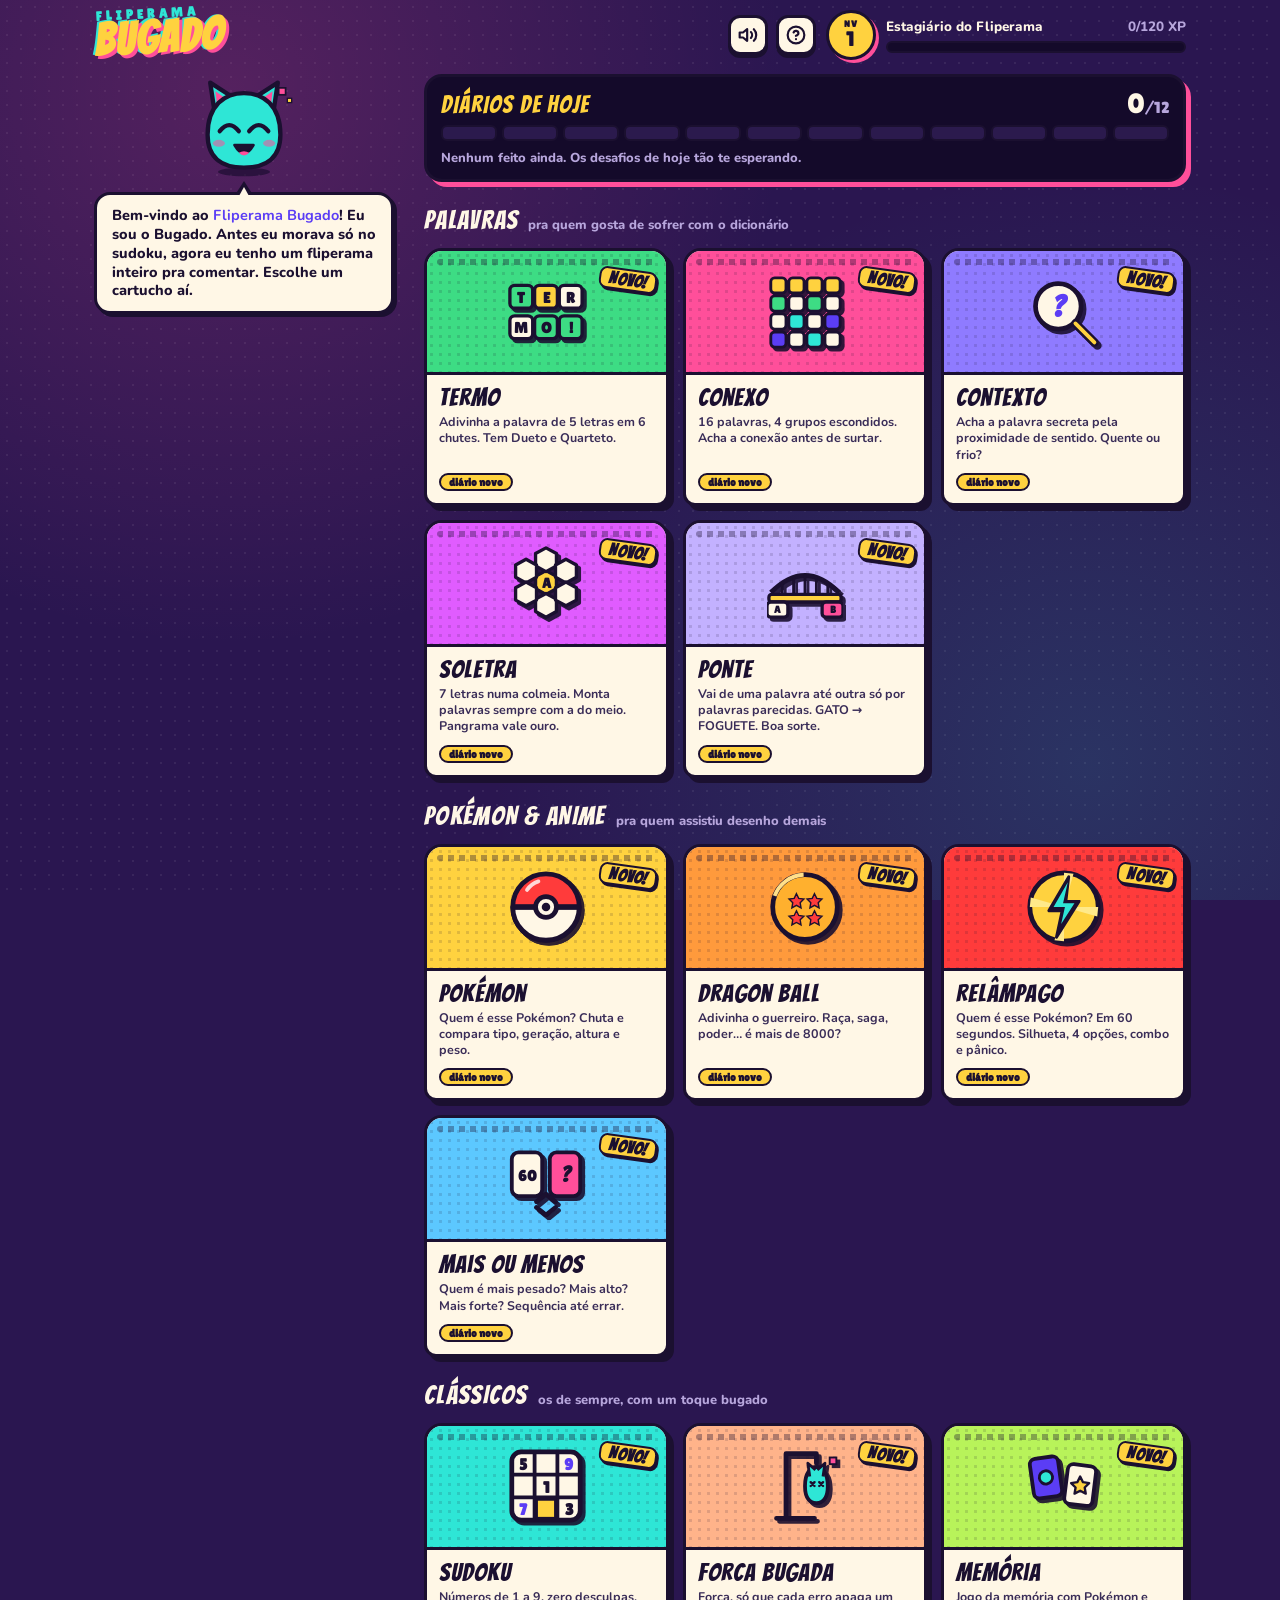
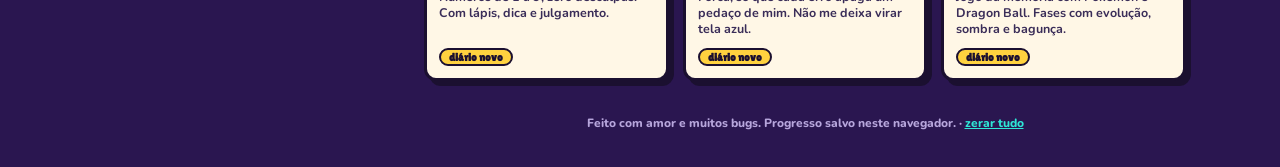
==== commit 8590ca70: "Mais 6 cartuchos, Sudoku do Dia e home com diários - Novos jogos: Soletra, Ponte, Relâmpago, Mais ou" ====
--- a/index.html
+++ b/index.html
@@ -63,6 +63,21 @@
 .cart.locked .art{filter:grayscale(.55)}
 .cart.locked .tape{position:absolute;top:44px;left:-12px;right:-12px;transform:rotate(-8deg);background:var(--sun);border-block:3px solid var(--ink);font-family:var(--display);font-size:20px;letter-spacing:.08em;text-align:center;padding:2px 0;z-index:2;background-image:repeating-linear-gradient(-45deg,transparent 0 12px,rgba(27,16,48,.12) 12px 24px)}
 
+/* painel dos diários de hoje */
+.daily{grid-column:1/-1;background:var(--deep);border:3px solid var(--ink);border-radius:18px;box-shadow:5px 5px 0 var(--pink);padding:12px 14px 12px;display:flex;flex-direction:column;gap:8px}
+.daily-top{display:flex;align-items:baseline;justify-content:space-between;gap:10px}
+.daily h2{margin:0;font-family:var(--display);font-weight:400;font-size:24px;letter-spacing:.05em;color:var(--sun)}
+.daily-top b{font-family:var(--chunky);font-weight:400;font-size:28px;color:var(--paper);font-variant-numeric:tabular-nums;line-height:1}
+.daily-top b small{font-size:16px;color:var(--muted)}
+.daily-bar{display:flex;gap:5px}
+.daily-bar .seg{flex:1;height:16px;border-radius:6px;border:2.5px solid var(--ink);background:#2b1a4d;transition:transform .15s}
+.daily-bar .seg.on{background:var(--c);box-shadow:inset 0 -3px 0 rgba(27,16,48,.25)}
+.daily-bar .seg:hover{transform:translateY(-2px)}
+.daily p{margin:0;font-size:13px;color:var(--muted)}
+.cart .novo{position:absolute;top:18px;right:8px;z-index:2;font-family:var(--display);font-size:17px;letter-spacing:.05em;color:var(--ink);background:var(--sun);border:2.5px solid var(--ink);border-radius:8px;padding:0 8px;transform:rotate(8deg);box-shadow:2px 2px 0 var(--ink);animation:novo 1.8s ease-in-out infinite}
+@keyframes novo{50%{transform:rotate(8deg) scale(1.1)}}
+.cart{position:relative}
+.sect{margin-top:10px}
 .foot-note{grid-area:foot;text-align:center;font-size:12px;color:var(--muted);padding-top:8px}
 .foot-note button{background:none;border:0;color:var(--cyan);text-decoration:underline;cursor:pointer;font-weight:800;padding:0}
 
@@ -125,8 +140,32 @@
     art:`<svg viewBox="0 0 80 80"><circle cx="40" cy="40" r="34" fill="#FFB02E" stroke="#1B1030" stroke-width="5"/><circle cx="40" cy="40" r="34" fill="none" stroke="#FFE08A" stroke-width="4" stroke-dasharray="40 200" transform="rotate(200 40 40)"/><g fill="#FF3B3B" stroke="#1B1030" stroke-width="1.5"><path d="m31 26 2.4 4.9 5.4.8-3.9 3.8.9 5.4-4.8-2.6-4.8 2.6.9-5.4-3.9-3.8 5.4-.8z"/><path d="m50 26 2.4 4.9 5.4.8-3.9 3.8.9 5.4-4.8-2.6-4.8 2.6.9-5.4-3.9-3.8 5.4-.8z"/><path d="m31 44 2.4 4.9 5.4.8-3.9 3.8.9 5.4-4.8-2.6-4.8 2.6.9-5.4-3.9-3.8 5.4-.8z"/><path d="m50 44 2.4 4.9 5.4.8-3.9 3.8.9 5.4-4.8-2.6-4.8 2.6.9-5.4-3.9-3.8 5.4-.8z"/></g></svg>` },
   { id:'contexto', href:'contexto/', name:'Contexto', color:'#8F7BFF', daily:true,
     tag:'Acha a palavra secreta pela proximidade de sentido. Quente ou frio?',
-    art:`<svg viewBox="0 0 80 80"><circle cx="34" cy="34" r="24" fill="#FFF7E6" stroke="#1B1030" stroke-width="5"/><path d="m52 52 20 20" stroke="#1B1030" stroke-width="9" stroke-linecap="round"/><path d="m52 52 20 20" stroke="#FFD23F" stroke-width="4" stroke-linecap="round"/><text x="34" y="44" font-family="Bangers,sans-serif" font-size="30" text-anchor="middle" fill="#5B3DF5">?</text></svg>` }
+    art:`<svg viewBox="0 0 80 80"><circle cx="34" cy="34" r="24" fill="#FFF7E6" stroke="#1B1030" stroke-width="5"/><path d="m52 52 20 20" stroke="#1B1030" stroke-width="9" stroke-linecap="round"/><path d="m52 52 20 20" stroke="#FFD23F" stroke-width="4" stroke-linecap="round"/><text x="34" y="44" font-family="Bangers,sans-serif" font-size="30" text-anchor="middle" fill="#5B3DF5">?</text></svg>` },
+  { id:'soletra', href:'soletra/', name:'Soletra', color:'#E05CFF', daily:true,
+    tag:'7 letras numa colmeia. Monta palavras sempre com a do meio. Pangrama vale ouro.',
+    art:`<svg viewBox="0 0 80 80"><g stroke="#1B1030" stroke-width="3.5" stroke-linejoin="round"><path d="M40 27l11 6v13l-11 6-11-6V33z" fill="#FFD23F"/><path d="M40 3l11 6v13l-11 6-11-6V9z" fill="#FFF7E6"/><path d="M40 51l11 6v13l-11 6-11-6V57z" fill="#FFF7E6"/><path d="M19 15l11 6v13l-11 6-11-6V21z" fill="#FFF7E6"/><path d="M61 15l11 6v13l-11 6-11-6V21z" fill="#FFF7E6"/><path d="M19 39l11 6v13l-11 6-11-6V45z" fill="#FFF7E6"/><path d="M61 39l11 6v13l-11 6-11-6V45z" fill="#FFF7E6"/></g><text x="40" y="45" font-family="Lilita One,sans-serif" font-size="15" text-anchor="middle" fill="#1B1030">A</text></svg>` },
+  { id:'ponte', href:'ponte/', name:'Ponte', color:'#C3B1FF', daily:true,
+    tag:'Vai de uma palavra até outra só por palavras parecidas. GATO → FOGUETE. Boa sorte.',
+    art:`<svg viewBox="0 0 80 80"><path d="M4 50Q40 14 76 50" fill="none" stroke="#1B1030" stroke-width="5"/><g stroke="#1B1030" stroke-width="3"><path d="M16 40v14M28 33v21M40 31v23M52 33v21M64 40v14"/></g><rect x="2" y="52" width="76" height="8" rx="3" fill="#FFD23F" stroke="#1B1030" stroke-width="3.5"/><rect x="0" y="60" width="22" height="16" rx="4" fill="#FFF7E6" stroke="#1B1030" stroke-width="3.5"/><rect x="58" y="60" width="22" height="16" rx="4" fill="#FF4F9A" stroke="#1B1030" stroke-width="3.5"/><text x="11" y="72" font-family="Lilita One,sans-serif" font-size="10" text-anchor="middle" fill="#1B1030">A</text><text x="69" y="72" font-family="Lilita One,sans-serif" font-size="10" text-anchor="middle" fill="#1B1030">B</text></svg>` },
+  { id:'relampago', href:'relampago/', name:'Relâmpago', color:'#FF3B3B', daily:true,
+    tag:'Quem é esse Pokémon? Em 60 segundos. Silhueta, 4 opções, combo e pânico.',
+    art:`<svg viewBox="0 0 80 80"><circle cx="40" cy="40" r="36" fill="#FFD23F" stroke="#1B1030" stroke-width="5"/><g fill="#FFE98A"><path d="M40 40 40 4 50 5Z"/><path d="M40 40 76 40 75 50Z"/><path d="M40 40 40 76 30 75Z"/><path d="M40 40 4 40 5 30Z"/></g><path d="M45 8 24 44h14l-6 28 24-38H42z" fill="#1B1030" stroke="#1B1030" stroke-width="3" stroke-linejoin="round"/><path d="M44 14 29 40h12l-4 18 14-22H39z" fill="#2EE6D6"/></svg>` },
+  { id:'maisoumenos', href:'maisoumenos/', name:'Mais ou Menos', color:'#5CC8FF', daily:true,
+    tag:'Quem é mais pesado? Mais alto? Mais forte? Sequência até errar.',
+    art:`<svg viewBox="0 0 80 80"><rect x="4" y="12" width="32" height="46" rx="7" fill="#FFF7E6" stroke="#1B1030" stroke-width="4"/><rect x="44" y="12" width="32" height="46" rx="7" fill="#FF4F9A" stroke="#1B1030" stroke-width="4"/><text x="20" y="42" font-family="Lilita One,sans-serif" font-size="16" text-anchor="middle" fill="#1B1030">60</text><text x="60" y="43" font-family="Bangers,sans-serif" font-size="22" text-anchor="middle" fill="#1B1030">?</text><path d="M30 64l10-8 10 8" fill="none" stroke="#1B1030" stroke-width="5" stroke-linecap="round" stroke-linejoin="round"/><path d="M30 70l10 8 10-8" fill="none" stroke="#1B1030" stroke-width="5" stroke-linecap="round" stroke-linejoin="round"/></svg>` },
+  { id:'forca', href:'forca/', name:'Forca Bugada', color:'#FFB38A', daily:true,
+    tag:'Forca, só que cada erro apaga um pedaço de mim. Não me deixa virar tela azul.',
+    art:`<svg viewBox="0 0 80 80"><path d="M10 74h40M20 74V6h32v10" fill="none" stroke="#1B1030" stroke-width="5" stroke-linecap="round" stroke-linejoin="round"/><path d="M40 40C40 26 46 20 52 20s12 6 12 20-6 18-12 18-12-4-12-18Z" fill="#2EE6D6" stroke="#1B1030" stroke-width="4"/><path d="M45 30 43 16l8 7M59 30l2-14-8 7" fill="#2EE6D6" stroke="#1B1030" stroke-width="3" stroke-linejoin="round"/><path d="M46 36l4 4M50 36l-4 4M55 36l4 4M59 36l-4 4" stroke="#1B1030" stroke-width="2.6" stroke-linecap="round"/><rect x="66" y="10" width="7" height="7" fill="#FF4F9A" stroke="#1B1030" stroke-width="2"/></svg>` },
+  { id:'memoria', href:'memoria/', name:'Memória', color:'#B8F35A', daily:true,
+    tag:'Jogo da memória com Pokémon e Dragon Ball. Fases com evolução, sombra e bagunça.',
+    art:`<svg viewBox="0 0 80 80"><g stroke="#1B1030" stroke-width="4" stroke-linejoin="round"><rect x="6" y="10" width="30" height="42" rx="6" fill="#5B3DF5" transform="rotate(-8 21 31)"/><rect x="42" y="18" width="30" height="42" rx="6" fill="#FFF7E6" transform="rotate(7 57 39)"/></g><circle cx="21" cy="31" r="7" fill="#2EE6D6" stroke="#1B1030" stroke-width="3" transform="rotate(-8 21 31)"/><path d="m57 30 3 6 6.5 1-4.7 4.6 1.1 6.4-5.9-3-5.9 3 1.1-6.4-4.7-4.6 6.5-1z" fill="#FFD23F" stroke="#1B1030" stroke-width="2.5" stroke-linejoin="round"/></svg>` }
 ];
+const SECTIONS = [
+  { id:'palavras', title:'PALAVRAS', sub:'pra quem gosta de sofrer com o dicionário', games:['termo','conexo','contexto','soletra','ponte'] },
+  { id:'anime', title:'POKÉMON & ANIME', sub:'pra quem assistiu desenho demais', games:['pokemon','dragonball','relampago','maisoumenos'] },
+  { id:'classicos', title:'CLÁSSICOS', sub:'os de sempre, com um toque bugado', games:['sudoku','forca','memoria'] }
+];
+GAMES.find(g => g.id === 'sudoku').daily = true;
 
 B.addLines({
   hubSudoku: ['Sudoku: o clássico. Nove números, zero piedade.','Vai de sudoku? Leva o lápis. E a paciência.','O sudoku sente medo quando você chega. Mentira. Ele ri.','Sudoku é ótimo pra quem gosta de sofrer em silêncio. Em silêncio não, eu comento.','Nove quadrados, nove números, uma pessoa confusa. Clássico.','Sudoku! Meu favorito. Porque eu não preciso jogar.'],
@@ -134,6 +173,12 @@
   hubConexo: ['Conexo: 16 palavras e um monte de pegadinha.','Achar conexão é fácil. Achar a certa é outra história.','No Conexo, tudo parece ter a ver com tudo. Igual teoria da conspiração.','Quatro grupos. O roxo é o malvado. Sempre é o roxo.','Conexo é pra quem gosta de sentir raiva de palavra.','Vai no Conexo? Cuidado com a palavra que cabe em dois grupos. Ela existe. Ela sempre existe.'],
   hubPokemon: ['Quem é esse Pokémon? Não é o Pikachu. Quase nunca é o Pikachu.','Tem mais de mil Pokémon. Você conhece uns 150. Boa sorte.','Pokémon diário! Treinador, prepare seus chutes.','Se você chutar Magikarp e acertar, eu te dou uma medalha. Imaginária.','Vai lá, mestre Pokémon. O Ash levou 25 anos, você tem até meia-noite.','Tipo, geração, peso… é quase uma Pokédex de adivinhação. Porque é.'],
   hubDragonball: ['Dragon Ball! O poder de luta desse cartucho é mais de 8000!','Adivinha o guerreiro. Não é o Yamcha. A menos que seja. Coitado.','Vai jogar Dragon Ball? Grita “KAMEHAMEHA” antes pra dar sorte.','Tem Saiyajin, Namekuseijin, androide e o Mr. Satan. O maior de todos. Segundo ele.','Esse jogo demora menos que uma transformação no anime. Promessa.','Se o Kuririn aparecer, ele provavelmente vai morrer. É tradição.'],
+  hubSoletra: ['Soletra! Sete letras, uma no meio que é obrigatória. A do meio é tipo aquele amigo que tem que ir junto em tudo.','Tem pangrama escondido na colmeia. Usa todas as letras. Eu não vou contar qual é.','Soletra é bom pra descobrir quantas palavras você NÃO conhece.','Colmeia de letras! Cuidado com as abelhas. Elas são metafóricas.','Quatro letras no mínimo. “Ai” não vale. Nem “ué”.','Vai lá virar Gênio Bugado. É o rank mais alto. Ninguém chegou. Mentira, sei lá.'],
+  hubPonte: ['Ponte! Vai de uma palavra até outra pelo sentido. Tipo telefone sem fio, só que com lógica.','GATO até FOGUETE? Dá. Eu juro que dá. Eu testei. Não testei.','Cada palavra tem que ter a ver com a anterior. É construir ponte com palavras. Engenharia da conversa.','Ponte é o Contexto que foi pra faculdade de engenharia.','Tem “par” igual golfe. Se fizer abaixo do par, eu te chamo de Tiger Woods. Dos pixels.','Constrói a ponte direitinho. Se cair, a culpa é do engenheiro. Você.'],
+  hubRelampago: ['Relâmpago! Silhueta, 60 segundos, quatro opções e zero calma.','Quem é esse Pokémon?! Em modo turbo. O Professor Carvalho ficaria nervoso.','60 segundos. Dá tempo de acertar uns 20. Ou de errar uns 20. Depende de você.','Relâmpago tem modo Dragon Ball também. Silhueta de guerreiro é mais difícil. Todo mundo tem cabelo espetado.','Combo aumenta o multiplicador. Errar zera. Igual a vida.','Esse aqui é pra quem assistia o anime só pela parte do “Quem é esse Pokémon?”.'],
+  hubMaisoumenos: ['Mais ou Menos! O Snorlax pesa mais que o Onix? Pensa bem. Pensa MUITO bem.','Quem é mais pesado? Mais alto? Mais forte? É uma aula de Pokédex disfarçada de jogo.','Mais ou Menos é viciante. Eu avisei. Não diz que eu não avisei.','Você sabia que o Onix pesa 210 kg? E ele tem 8,8 metros. É praticamente um macarrão de pedra.','A sequência só acaba quando você erra. Ou seja: logo.','Tem modo Dragon Ball: quem é mais forte? O Mr. Satan sempre perde. Sempre.'],
+  hubForca: ['Forca Bugada! Cada erro apaga um pedaço de MIM. Então, por favor, pensa.','Não chuta W, por favor. Eu gosto das minhas orelhas.','É forca, mas o enforcado sou eu. Perfeito. Muito saudável.','Se você errar seis vezes, eu viro tela azul. É traumático pra nós dois.','A dica do modo Conexo é o tema do grupo. Já é meio caminho andado.','Forca é o clássico dos clássicos. Agora com um mascote sofrendo de verdade.'],
+  hubMemoria: ['Memória! Aquele jogo que a gente jogava com cartinha da vovó. Só que com Pokémon.','Vira duas cartas. Se forem iguais, fica. Se não, você esquece. E eu lembro.','Tem fase de evolução: o par do Charmander é o Charizard. Pensa nisso.','Memória de peixinho dourado? Esse jogo vai descobrir.','Fase Bagunça: as cartas trocam de lugar quando você erra. É crueldade. Eu que pedi.','Três estrelas é pra quem não erra quase nada. Você vai pegar uma. Talvez duas.'],
   hubContexto: ['Contexto: não é a letra, é o sentido. Pensa em significado, não em rima.','Esse aqui tem um cérebro de 16 mil palavras dentro. Mais que o meu. Bem mais.','Quente ou frio? No Contexto, o número menor é o mais quente. Confunde todo mundo.','Contexto é tipo brincadeira de “tá quente, tá frio”. Só que com 16 mil palavras.','Vai de Contexto? Começa com uma palavra bem genérica. Ou não. Eu vou zoar de qualquer jeito.','O Contexto carrega um arquivão na primeira vez. Paciência de monge.']
 });
 
@@ -151,7 +196,7 @@
 }
 
 function statusOf(g){
-  const s = B.game(g.id), day = B.dayNumber(), out = [];
+  const s = B.peekGame(g.id), day = B.dayNumber(), out = [];
   if (g.locked) return '<span class="st">em breve</span>';
   if (g.daily){ out.push(s.lastDaily && s.lastDaily.day === day ? `<span class="st done">diário ${s.lastDaily.won ? 'feito' : 'perdido'}</span>` : '<span class="st new">diário novo</span>'); }
   if (s.wins) out.push(`<span class="st">${s.wins} vitória${s.wins>1?'s':''}</span>`);
@@ -159,22 +204,32 @@
   return out.join('');
 }
 
-function renderCarts(){
-  const el = document.getElementById('carts');
-  el.innerHTML = `<div class="sect"><h2>CARTUCHOS</h2><span>${GAMES.filter(g=>!g.locked).length} jogos · escolhe um</span></div>` +
-    GAMES.map(g => `
+const dailyDone = () => { const day = B.dayNumber(); return GAMES.filter(g => g.daily && !g.locked && (B.peekGame(g.id).lastDaily || {}).day === day); };
+function renderDaily(){
+  const done = dailyDone(), total = GAMES.filter(g => g.daily && !g.locked).length, set = new Set(done.map(g => g.id));
+  return `<div class="daily">
+    <div class="daily-top"><h2>DIÁRIOS DE HOJE</h2><b>${done.length}<small>/${total}</small></b></div>
+    <div class="daily-bar">${GAMES.filter(g => g.daily && !g.locked).map(g => `<a href="${g.href}" class="seg ${set.has(g.id)?'on':''}" style="--c:${g.color}" title="${g.name}${set.has(g.id)?' — feito':''}"></a>`).join('')}</div>
+    <p>${done.length === total ? 'Zerou TODOS os diários. Vai tomar um sol. Sério.' : done.length ? `Faltam ${total-done.length}. O Bugado tá de olho.` : 'Nenhum feito ainda. Os desafios de hoje tão te esperando.'}</p>
+  </div>`;
+}
+function cartHTML(g){
+  return `
       <${g.locked ? 'button type="button"' : `a href="${g.href}"`} class="cart ${g.locked ? 'locked' : ''}" data-id="${g.id}" style="--c:${g.color}">
         <div class="art">${g.art}</div>
-        ${g.locked ? '<div class="tape">EM OBRAS</div>' : ''}
+        ${!g.locked && !Object.keys(B.peekGame(g.id)).length ? '<span class="novo">NOVO!</span>' : ''}
         <div class="body">
           <h3>${g.name}</h3>
           <p>${g.tag}</p>
           <div class="foot">${statusOf(g)}</div>
         </div>
-      </${g.locked ? 'button' : 'a'}>`).join('');
-}
-
-const CAT = { sudoku:'hubSudoku', termo:'hubTermo', conexo:'hubConexo', pokemon:'hubPokemon', dragonball:'hubDragonball', contexto:'hubContexto' };
+      </${g.locked ? 'button' : 'a'}>`;
+}
+function renderCarts(){
+  const el = document.getElementById('carts'), byId = Object.fromEntries(GAMES.map(g => [g.id, g]));
+  el.innerHTML = renderDaily() + SECTIONS.map(s => `<div class="sect"><h2>${s.title}</h2><span>${s.sub}</span></div>` + s.games.map(id => cartHTML(byId[id])).join('')).join('');
+}
+const CAT = { sudoku:'hubSudoku', termo:'hubTermo', conexo:'hubConexo', pokemon:'hubPokemon', dragonball:'hubDragonball', contexto:'hubContexto', soletra:'hubSoletra', ponte:'hubPonte', relampago:'hubRelampago', maisoumenos:'hubMaisoumenos', forca:'hubForca', memoria:'hubMemoria' };
 let hoverTimer = null, lastHover = '';
 const cartsEl = document.getElementById('carts');
 cartsEl.addEventListener('pointerover', e => {
@@ -242,7 +297,8 @@
   B.talk('homeVoltou', null, 'smug', 5000);
 }
 B.chatter({ every:[35,70], idleAfter:45 });
-window.addEventListener('pageshow', e => { if (e.persisted){ renderMe(); renderCarts(); } });
+window.addEventListener('pageshow', e => { if (e.persisted){ B.syncProfile(); renderMe(); renderCarts(); } });
+document.addEventListener('visibilitychange', () => { if (!document.hidden){ B.syncProfile(); renderMe(); renderCarts(); } });
 })();
 </script>
 </body>
--- a/shared/base.css
+++ b/shared/base.css
@@ -70,9 +70,9 @@
 /* ---------- barra de topo dos jogos ---------- */
 .bg-bar{display:flex;align-items:center;gap:8px;min-height:48px}
 .bg-bar .home{background:var(--sun)}
-.bar-title{min-width:0;flex:1;display:flex;flex-direction:column;line-height:.9;user-select:none}
+.bar-title{min-width:0;flex:1;display:flex;flex-direction:column;line-height:1;user-select:none}
 .bar-title small{font-family:var(--chunky);font-size:10px;letter-spacing:.22em;color:var(--cyan);white-space:nowrap;overflow:hidden;text-overflow:ellipsis}
-.bar-title b{font-family:var(--display);font-weight:400;font-size:28px;letter-spacing:.04em;color:var(--c,var(--sun));text-shadow:2px 2px 0 var(--ink),3px 3px 0 var(--ink);white-space:nowrap;overflow:hidden;text-overflow:ellipsis}
+.bar-title b{font-family:var(--display);font-weight:400;font-size:28px;line-height:1.15;padding-top:2px;letter-spacing:.04em;color:var(--c,var(--sun));text-shadow:2px 2px 0 var(--ink),3px 3px 0 var(--ink);white-space:nowrap;overflow:hidden;text-overflow:ellipsis}
 .lvl-chip{flex:none;display:flex;align-items:center;gap:6px;padding:3px 8px 3px 3px;border-radius:99px;background:var(--deep);border:2.5px solid var(--ink);text-decoration:none}
 .lvl-chip .n{width:30px;height:30px;border-radius:50%;background:var(--sun);color:var(--ink);border:2.5px solid var(--ink);display:grid;place-items:center;font-family:var(--chunky);font-size:14px;line-height:1}
 .lvl-chip .mini{width:34px;height:7px;border-radius:99px;background:#2b1a4d;overflow:hidden}
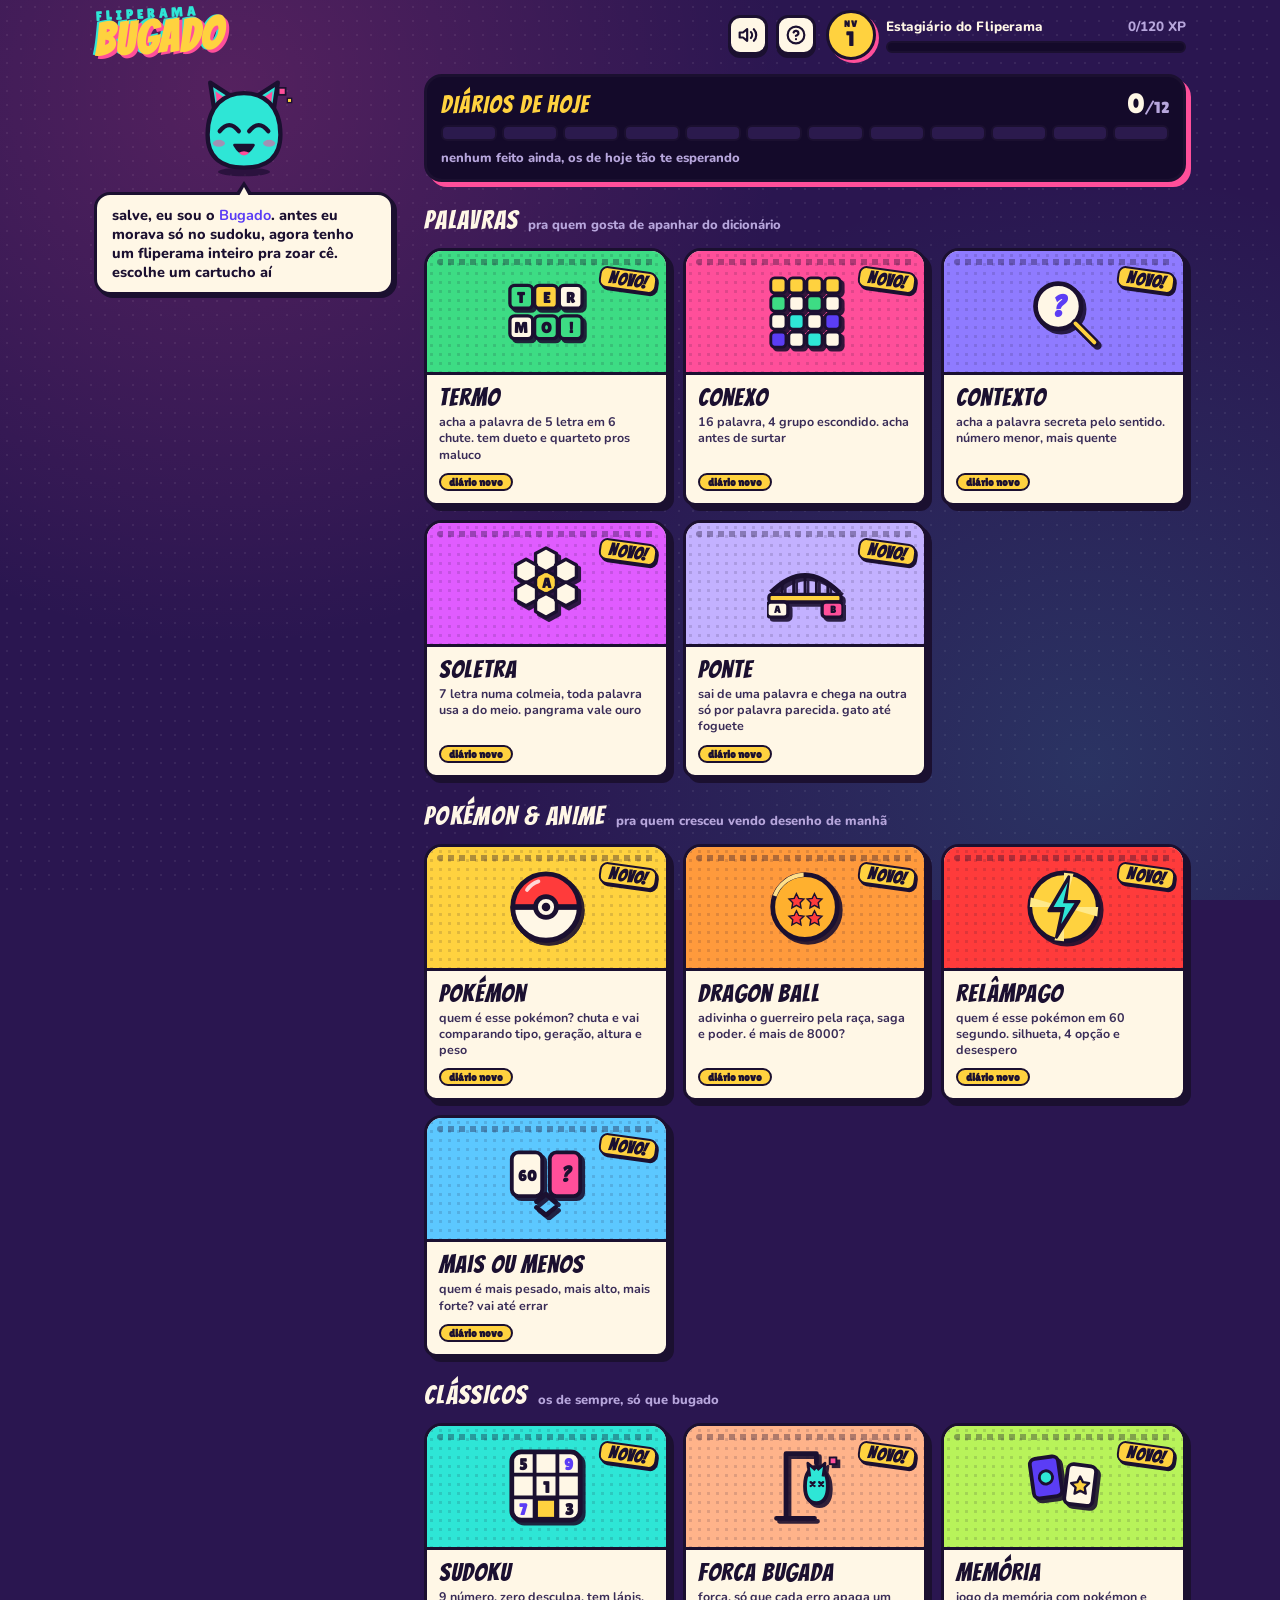
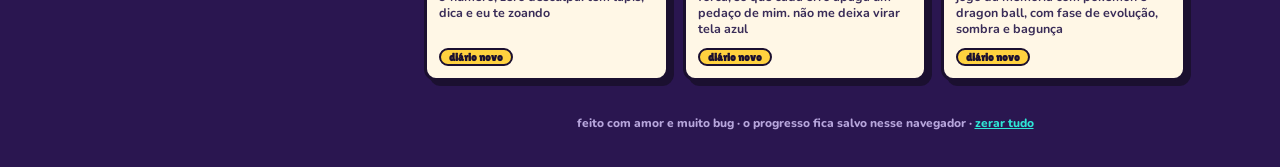
==== commit b9e066ea: "Textos no jeito do Thur, fotos de todos os guerreiros e revisão de design - Todas as falas e textos " ====
--- a/index.html
+++ b/index.html
@@ -5,11 +5,11 @@
 <meta name="viewport" content="width=device-width, initial-scale=1, viewport-fit=cover">
 <meta name="theme-color" content="#2A1650">
 <title>Fliperama Bugado</title>
-<meta name="description" content="Um fliperama de joguinhos diários com um mascote sarcástico que comenta tudo.">
+<meta name="description" content="fliperama de joguinho diário com um mascote que zoa tudo que cê faz">
 <link rel="preconnect" href="https://fonts.googleapis.com">
 <link rel="preconnect" href="https://fonts.gstatic.com" crossorigin>
 <link rel="stylesheet" href="https://fonts.googleapis.com/css2?family=Bangers&family=Lilita+One&family=Nunito:wght@600;800;900&display=swap">
-<link rel="stylesheet" href="shared/base.css">
+<link rel="stylesheet" href="shared/base.css?v=2609242000">
 <style>
 .hub{display:grid;gap:14px;grid-template-areas:"top" "mascot" "carts" "foot"}
 .top{grid-area:top;display:flex;align-items:center;gap:10px;flex-wrap:wrap}
@@ -38,8 +38,8 @@
 
 #mascot{grid-area:mascot}
 .carts{grid-area:carts;display:grid;grid-template-columns:repeat(2,minmax(0,1fr));gap:14px}
-.sect{grid-column:1/-1;display:flex;align-items:baseline;gap:10px;margin-top:2px}
-.sect h2{margin:0;font-family:var(--display);font-weight:400;font-size:26px;letter-spacing:.05em;color:var(--paper)}
+.sect{grid-column:1/-1;display:flex;flex-wrap:wrap;align-items:baseline;gap:0 10px;margin-top:2px}
+.sect h2{margin:0;font-family:var(--display);font-weight:400;font-size:26px;letter-spacing:.05em;color:var(--paper);white-space:nowrap}
 .sect span{font-size:13px;color:var(--muted)}
 
 /* cartucho */
@@ -113,73 +113,75 @@
 
   <main class="carts" id="carts"></main>
 
-  <p class="foot-note">Feito com amor e muitos bugs. Progresso salvo neste navegador. · <button type="button" id="bReset">zerar tudo</button></p>
+  <p class="foot-note">feito com amor e muito bug · o progresso fica salvo nesse navegador · <button type="button" id="bReset">zerar tudo</button></p>
 </div>
 
-<script src="shared/falas.js"></script>
-<script src="shared/bugado.js"></script>
+<script src="shared/falas.js?v=2609242000"></script>
+<script src="shared/bugado.js?v=2609242000"></script>
 <script>
 (() => {
 const B = Bugado;
+if (!B.peekGame) B.peekGame = id => (B.profile().games || {})[id] || {}; // núcleo antigo em cache
+if (!B.syncProfile) B.syncProfile = () => {};
 
 const GAMES = [
   { id:'sudoku', href:'sudoku/', name:'Sudoku', color:'#2EE6D6', daily:false,
-    tag:'Números de 1 a 9, zero desculpas. Com lápis, dica e julgamento.',
+    tag:'9 número, zero desculpa. tem lápis, dica e eu te zoando',
     art:`<svg viewBox="0 0 80 80"><rect x="4" y="4" width="72" height="72" rx="10" fill="#FFF7E6" stroke="#1B1030" stroke-width="5"/><path d="M28 6v68M52 6v68M6 28h68M6 52h68" stroke="#1B1030" stroke-width="4"/><g font-family="Lilita One,sans-serif" font-size="17" fill="#1B1030" text-anchor="middle"><text x="16" y="23">5</text><text x="64" y="23" fill="#5B3DF5">9</text><text x="40" y="47">1</text><text x="16" y="71" fill="#5B3DF5">7</text><text x="64" y="71">3</text></g><rect x="30" y="54" width="20" height="20" fill="#FFD23F" stroke="#1B1030" stroke-width="3"/></svg>` },
   { id:'termo', href:'termo/', name:'Termo', color:'#3DDC84', daily:true,
-    tag:'Adivinha a palavra de 5 letras em 6 chutes. Tem Dueto e Quarteto.',
+    tag:'acha a palavra de 5 letra em 6 chute. tem dueto e quarteto pros maluco',
     art:`<svg viewBox="0 0 80 80"><g stroke="#1B1030" stroke-width="3.5" font-family="Lilita One,sans-serif" font-size="15" text-anchor="middle"><rect x="2" y="12" width="24" height="24" rx="5" fill="#3DDC84"/><rect x="28" y="12" width="24" height="24" rx="5" fill="#FFD23F"/><rect x="54" y="12" width="24" height="24" rx="5" fill="#FFF7E6"/><rect x="2" y="44" width="24" height="24" rx="5" fill="#FFF7E6"/><rect x="28" y="44" width="24" height="24" rx="5" fill="#3DDC84"/><rect x="54" y="44" width="24" height="24" rx="5" fill="#3DDC84"/></g><g font-family="Lilita One,sans-serif" font-size="16" fill="#1B1030" text-anchor="middle"><text x="14" y="30">T</text><text x="40" y="30">E</text><text x="66" y="30">R</text><text x="14" y="62">M</text><text x="40" y="62">O</text><text x="66" y="62">!</text></g></svg>` },
   { id:'conexo', href:'conexo/', name:'Conexo', color:'#FF4F9A', daily:true,
-    tag:'16 palavras, 4 grupos escondidos. Acha a conexão antes de surtar.',
+    tag:'16 palavra, 4 grupo escondido. acha antes de surtar',
     art:`<svg viewBox="0 0 80 80"><g stroke="#1B1030" stroke-width="3"><rect x="4" y="4" width="16" height="16" rx="4" fill="#FFD23F"/><rect x="23" y="4" width="16" height="16" rx="4" fill="#FFD23F"/><rect x="42" y="4" width="16" height="16" rx="4" fill="#FFD23F"/><rect x="61" y="4" width="16" height="16" rx="4" fill="#FFD23F"/><rect x="4" y="23" width="16" height="16" rx="4" fill="#3DDC84"/><rect x="23" y="23" width="16" height="16" rx="4" fill="#FFF7E6"/><rect x="42" y="23" width="16" height="16" rx="4" fill="#3DDC84"/><rect x="61" y="23" width="16" height="16" rx="4" fill="#FFF7E6"/><rect x="4" y="42" width="16" height="16" rx="4" fill="#FFF7E6"/><rect x="23" y="42" width="16" height="16" rx="4" fill="#2EE6D6"/><rect x="42" y="42" width="16" height="16" rx="4" fill="#FFF7E6"/><rect x="61" y="42" width="16" height="16" rx="4" fill="#5B3DF5"/><rect x="4" y="61" width="16" height="16" rx="4" fill="#5B3DF5"/><rect x="23" y="61" width="16" height="16" rx="4" fill="#FFF7E6"/><rect x="42" y="61" width="16" height="16" rx="4" fill="#2EE6D6"/><rect x="61" y="61" width="16" height="16" rx="4" fill="#FFF7E6"/></g></svg>` },
   { id:'pokemon', href:'pokemon/', name:'Pokémon', color:'#FFD23F', daily:true,
-    tag:'Quem é esse Pokémon? Chuta e compara tipo, geração, altura e peso.',
+    tag:'quem é esse pokémon? chuta e vai comparando tipo, geração, altura e peso',
     art:`<svg viewBox="0 0 80 80"><circle cx="40" cy="40" r="35" fill="#FF3B3B" stroke="#1B1030" stroke-width="5"/><path d="M5 40a35 35 0 0 0 70 0Z" fill="#FFF7E6" stroke="#1B1030" stroke-width="5" stroke-linejoin="round"/><path d="M5 40h70" stroke="#1B1030" stroke-width="6"/><circle cx="40" cy="40" r="11" fill="#FFF7E6" stroke="#1B1030" stroke-width="5"/><circle cx="40" cy="40" r="4.5" fill="#1B1030"/><path d="M20 22a24 24 0 0 1 12-9" stroke="#fff" stroke-width="4" stroke-linecap="round" fill="none" opacity=".8"/></svg>` },
   { id:'dragonball', href:'dragonball/', name:'Dragon Ball', color:'#FF9A3C', daily:true,
-    tag:'Adivinha o guerreiro. Raça, saga, poder… é mais de 8000?',
+    tag:'adivinha o guerreiro pela raça, saga e poder. é mais de 8000?',
     art:`<svg viewBox="0 0 80 80"><circle cx="40" cy="40" r="34" fill="#FFB02E" stroke="#1B1030" stroke-width="5"/><circle cx="40" cy="40" r="34" fill="none" stroke="#FFE08A" stroke-width="4" stroke-dasharray="40 200" transform="rotate(200 40 40)"/><g fill="#FF3B3B" stroke="#1B1030" stroke-width="1.5"><path d="m31 26 2.4 4.9 5.4.8-3.9 3.8.9 5.4-4.8-2.6-4.8 2.6.9-5.4-3.9-3.8 5.4-.8z"/><path d="m50 26 2.4 4.9 5.4.8-3.9 3.8.9 5.4-4.8-2.6-4.8 2.6.9-5.4-3.9-3.8 5.4-.8z"/><path d="m31 44 2.4 4.9 5.4.8-3.9 3.8.9 5.4-4.8-2.6-4.8 2.6.9-5.4-3.9-3.8 5.4-.8z"/><path d="m50 44 2.4 4.9 5.4.8-3.9 3.8.9 5.4-4.8-2.6-4.8 2.6.9-5.4-3.9-3.8 5.4-.8z"/></g></svg>` },
   { id:'contexto', href:'contexto/', name:'Contexto', color:'#8F7BFF', daily:true,
-    tag:'Acha a palavra secreta pela proximidade de sentido. Quente ou frio?',
+    tag:'acha a palavra secreta pelo sentido. número menor, mais quente',
     art:`<svg viewBox="0 0 80 80"><circle cx="34" cy="34" r="24" fill="#FFF7E6" stroke="#1B1030" stroke-width="5"/><path d="m52 52 20 20" stroke="#1B1030" stroke-width="9" stroke-linecap="round"/><path d="m52 52 20 20" stroke="#FFD23F" stroke-width="4" stroke-linecap="round"/><text x="34" y="44" font-family="Bangers,sans-serif" font-size="30" text-anchor="middle" fill="#5B3DF5">?</text></svg>` },
   { id:'soletra', href:'soletra/', name:'Soletra', color:'#E05CFF', daily:true,
-    tag:'7 letras numa colmeia. Monta palavras sempre com a do meio. Pangrama vale ouro.',
+    tag:'7 letra numa colmeia, toda palavra usa a do meio. pangrama vale ouro',
     art:`<svg viewBox="0 0 80 80"><g stroke="#1B1030" stroke-width="3.5" stroke-linejoin="round"><path d="M40 27l11 6v13l-11 6-11-6V33z" fill="#FFD23F"/><path d="M40 3l11 6v13l-11 6-11-6V9z" fill="#FFF7E6"/><path d="M40 51l11 6v13l-11 6-11-6V57z" fill="#FFF7E6"/><path d="M19 15l11 6v13l-11 6-11-6V21z" fill="#FFF7E6"/><path d="M61 15l11 6v13l-11 6-11-6V21z" fill="#FFF7E6"/><path d="M19 39l11 6v13l-11 6-11-6V45z" fill="#FFF7E6"/><path d="M61 39l11 6v13l-11 6-11-6V45z" fill="#FFF7E6"/></g><text x="40" y="45" font-family="Lilita One,sans-serif" font-size="15" text-anchor="middle" fill="#1B1030">A</text></svg>` },
   { id:'ponte', href:'ponte/', name:'Ponte', color:'#C3B1FF', daily:true,
-    tag:'Vai de uma palavra até outra só por palavras parecidas. GATO → FOGUETE. Boa sorte.',
+    tag:'sai de uma palavra e chega na outra só por palavra parecida. gato até foguete',
     art:`<svg viewBox="0 0 80 80"><path d="M4 50Q40 14 76 50" fill="none" stroke="#1B1030" stroke-width="5"/><g stroke="#1B1030" stroke-width="3"><path d="M16 40v14M28 33v21M40 31v23M52 33v21M64 40v14"/></g><rect x="2" y="52" width="76" height="8" rx="3" fill="#FFD23F" stroke="#1B1030" stroke-width="3.5"/><rect x="0" y="60" width="22" height="16" rx="4" fill="#FFF7E6" stroke="#1B1030" stroke-width="3.5"/><rect x="58" y="60" width="22" height="16" rx="4" fill="#FF4F9A" stroke="#1B1030" stroke-width="3.5"/><text x="11" y="72" font-family="Lilita One,sans-serif" font-size="10" text-anchor="middle" fill="#1B1030">A</text><text x="69" y="72" font-family="Lilita One,sans-serif" font-size="10" text-anchor="middle" fill="#1B1030">B</text></svg>` },
   { id:'relampago', href:'relampago/', name:'Relâmpago', color:'#FF3B3B', daily:true,
-    tag:'Quem é esse Pokémon? Em 60 segundos. Silhueta, 4 opções, combo e pânico.',
+    tag:'quem é esse pokémon em 60 segundo. silhueta, 4 opção e desespero',
     art:`<svg viewBox="0 0 80 80"><circle cx="40" cy="40" r="36" fill="#FFD23F" stroke="#1B1030" stroke-width="5"/><g fill="#FFE98A"><path d="M40 40 40 4 50 5Z"/><path d="M40 40 76 40 75 50Z"/><path d="M40 40 40 76 30 75Z"/><path d="M40 40 4 40 5 30Z"/></g><path d="M45 8 24 44h14l-6 28 24-38H42z" fill="#1B1030" stroke="#1B1030" stroke-width="3" stroke-linejoin="round"/><path d="M44 14 29 40h12l-4 18 14-22H39z" fill="#2EE6D6"/></svg>` },
   { id:'maisoumenos', href:'maisoumenos/', name:'Mais ou Menos', color:'#5CC8FF', daily:true,
-    tag:'Quem é mais pesado? Mais alto? Mais forte? Sequência até errar.',
+    tag:'quem é mais pesado, mais alto, mais forte? vai até errar',
     art:`<svg viewBox="0 0 80 80"><rect x="4" y="12" width="32" height="46" rx="7" fill="#FFF7E6" stroke="#1B1030" stroke-width="4"/><rect x="44" y="12" width="32" height="46" rx="7" fill="#FF4F9A" stroke="#1B1030" stroke-width="4"/><text x="20" y="42" font-family="Lilita One,sans-serif" font-size="16" text-anchor="middle" fill="#1B1030">60</text><text x="60" y="43" font-family="Bangers,sans-serif" font-size="22" text-anchor="middle" fill="#1B1030">?</text><path d="M30 64l10-8 10 8" fill="none" stroke="#1B1030" stroke-width="5" stroke-linecap="round" stroke-linejoin="round"/><path d="M30 70l10 8 10-8" fill="none" stroke="#1B1030" stroke-width="5" stroke-linecap="round" stroke-linejoin="round"/></svg>` },
   { id:'forca', href:'forca/', name:'Forca Bugada', color:'#FFB38A', daily:true,
-    tag:'Forca, só que cada erro apaga um pedaço de mim. Não me deixa virar tela azul.',
+    tag:'forca, só que cada erro apaga um pedaço de mim. não me deixa virar tela azul',
     art:`<svg viewBox="0 0 80 80"><path d="M10 74h40M20 74V6h32v10" fill="none" stroke="#1B1030" stroke-width="5" stroke-linecap="round" stroke-linejoin="round"/><path d="M40 40C40 26 46 20 52 20s12 6 12 20-6 18-12 18-12-4-12-18Z" fill="#2EE6D6" stroke="#1B1030" stroke-width="4"/><path d="M45 30 43 16l8 7M59 30l2-14-8 7" fill="#2EE6D6" stroke="#1B1030" stroke-width="3" stroke-linejoin="round"/><path d="M46 36l4 4M50 36l-4 4M55 36l4 4M59 36l-4 4" stroke="#1B1030" stroke-width="2.6" stroke-linecap="round"/><rect x="66" y="10" width="7" height="7" fill="#FF4F9A" stroke="#1B1030" stroke-width="2"/></svg>` },
   { id:'memoria', href:'memoria/', name:'Memória', color:'#B8F35A', daily:true,
-    tag:'Jogo da memória com Pokémon e Dragon Ball. Fases com evolução, sombra e bagunça.',
+    tag:'jogo da memória com pokémon e dragon ball, com fase de evolução, sombra e bagunça',
     art:`<svg viewBox="0 0 80 80"><g stroke="#1B1030" stroke-width="4" stroke-linejoin="round"><rect x="6" y="10" width="30" height="42" rx="6" fill="#5B3DF5" transform="rotate(-8 21 31)"/><rect x="42" y="18" width="30" height="42" rx="6" fill="#FFF7E6" transform="rotate(7 57 39)"/></g><circle cx="21" cy="31" r="7" fill="#2EE6D6" stroke="#1B1030" stroke-width="3" transform="rotate(-8 21 31)"/><path d="m57 30 3 6 6.5 1-4.7 4.6 1.1 6.4-5.9-3-5.9 3 1.1-6.4-4.7-4.6 6.5-1z" fill="#FFD23F" stroke="#1B1030" stroke-width="2.5" stroke-linejoin="round"/></svg>` }
 ];
 const SECTIONS = [
-  { id:'palavras', title:'PALAVRAS', sub:'pra quem gosta de sofrer com o dicionário', games:['termo','conexo','contexto','soletra','ponte'] },
-  { id:'anime', title:'POKÉMON & ANIME', sub:'pra quem assistiu desenho demais', games:['pokemon','dragonball','relampago','maisoumenos'] },
-  { id:'classicos', title:'CLÁSSICOS', sub:'os de sempre, com um toque bugado', games:['sudoku','forca','memoria'] }
+  { id:'palavras', title:'PALAVRAS', sub:'pra quem gosta de apanhar do dicionário', games:['termo','conexo','contexto','soletra','ponte'] },
+  { id:'anime', title:'POKÉMON & ANIME', sub:'pra quem cresceu vendo desenho de manhã', games:['pokemon','dragonball','relampago','maisoumenos'] },
+  { id:'classicos', title:'CLÁSSICOS', sub:'os de sempre, só que bugado', games:['sudoku','forca','memoria'] }
 ];
 GAMES.find(g => g.id === 'sudoku').daily = true;
 
 B.addLines({
-  hubSudoku: ['Sudoku: o clássico. Nove números, zero piedade.','Vai de sudoku? Leva o lápis. E a paciência.','O sudoku sente medo quando você chega. Mentira. Ele ri.','Sudoku é ótimo pra quem gosta de sofrer em silêncio. Em silêncio não, eu comento.','Nove quadrados, nove números, uma pessoa confusa. Clássico.','Sudoku! Meu favorito. Porque eu não preciso jogar.'],
-  hubTermo: ['Termo! Cinco letras, seis chances, infinitas formas de errar.','Vai começar com AUDIO de novo? Seja criativo.','Termo é tipo forca, só que sem boneco morrendo. O boneco é seu orgulho.','Palavra do dia te esperando. Ela é tímida, precisa descobrir.','Dica: cinza significa “não tem”. Muita gente esquece. Você vai esquecer.','Quer emoção? Tenta o Quarteto. Quatro palavras. Quatro vezes mais sofrimento.'],
-  hubConexo: ['Conexo: 16 palavras e um monte de pegadinha.','Achar conexão é fácil. Achar a certa é outra história.','No Conexo, tudo parece ter a ver com tudo. Igual teoria da conspiração.','Quatro grupos. O roxo é o malvado. Sempre é o roxo.','Conexo é pra quem gosta de sentir raiva de palavra.','Vai no Conexo? Cuidado com a palavra que cabe em dois grupos. Ela existe. Ela sempre existe.'],
-  hubPokemon: ['Quem é esse Pokémon? Não é o Pikachu. Quase nunca é o Pikachu.','Tem mais de mil Pokémon. Você conhece uns 150. Boa sorte.','Pokémon diário! Treinador, prepare seus chutes.','Se você chutar Magikarp e acertar, eu te dou uma medalha. Imaginária.','Vai lá, mestre Pokémon. O Ash levou 25 anos, você tem até meia-noite.','Tipo, geração, peso… é quase uma Pokédex de adivinhação. Porque é.'],
-  hubDragonball: ['Dragon Ball! O poder de luta desse cartucho é mais de 8000!','Adivinha o guerreiro. Não é o Yamcha. A menos que seja. Coitado.','Vai jogar Dragon Ball? Grita “KAMEHAMEHA” antes pra dar sorte.','Tem Saiyajin, Namekuseijin, androide e o Mr. Satan. O maior de todos. Segundo ele.','Esse jogo demora menos que uma transformação no anime. Promessa.','Se o Kuririn aparecer, ele provavelmente vai morrer. É tradição.'],
-  hubSoletra: ['Soletra! Sete letras, uma no meio que é obrigatória. A do meio é tipo aquele amigo que tem que ir junto em tudo.','Tem pangrama escondido na colmeia. Usa todas as letras. Eu não vou contar qual é.','Soletra é bom pra descobrir quantas palavras você NÃO conhece.','Colmeia de letras! Cuidado com as abelhas. Elas são metafóricas.','Quatro letras no mínimo. “Ai” não vale. Nem “ué”.','Vai lá virar Gênio Bugado. É o rank mais alto. Ninguém chegou. Mentira, sei lá.'],
-  hubPonte: ['Ponte! Vai de uma palavra até outra pelo sentido. Tipo telefone sem fio, só que com lógica.','GATO até FOGUETE? Dá. Eu juro que dá. Eu testei. Não testei.','Cada palavra tem que ter a ver com a anterior. É construir ponte com palavras. Engenharia da conversa.','Ponte é o Contexto que foi pra faculdade de engenharia.','Tem “par” igual golfe. Se fizer abaixo do par, eu te chamo de Tiger Woods. Dos pixels.','Constrói a ponte direitinho. Se cair, a culpa é do engenheiro. Você.'],
-  hubRelampago: ['Relâmpago! Silhueta, 60 segundos, quatro opções e zero calma.','Quem é esse Pokémon?! Em modo turbo. O Professor Carvalho ficaria nervoso.','60 segundos. Dá tempo de acertar uns 20. Ou de errar uns 20. Depende de você.','Relâmpago tem modo Dragon Ball também. Silhueta de guerreiro é mais difícil. Todo mundo tem cabelo espetado.','Combo aumenta o multiplicador. Errar zera. Igual a vida.','Esse aqui é pra quem assistia o anime só pela parte do “Quem é esse Pokémon?”.'],
-  hubMaisoumenos: ['Mais ou Menos! O Snorlax pesa mais que o Onix? Pensa bem. Pensa MUITO bem.','Quem é mais pesado? Mais alto? Mais forte? É uma aula de Pokédex disfarçada de jogo.','Mais ou Menos é viciante. Eu avisei. Não diz que eu não avisei.','Você sabia que o Onix pesa 210 kg? E ele tem 8,8 metros. É praticamente um macarrão de pedra.','A sequência só acaba quando você erra. Ou seja: logo.','Tem modo Dragon Ball: quem é mais forte? O Mr. Satan sempre perde. Sempre.'],
-  hubForca: ['Forca Bugada! Cada erro apaga um pedaço de MIM. Então, por favor, pensa.','Não chuta W, por favor. Eu gosto das minhas orelhas.','É forca, mas o enforcado sou eu. Perfeito. Muito saudável.','Se você errar seis vezes, eu viro tela azul. É traumático pra nós dois.','A dica do modo Conexo é o tema do grupo. Já é meio caminho andado.','Forca é o clássico dos clássicos. Agora com um mascote sofrendo de verdade.'],
-  hubMemoria: ['Memória! Aquele jogo que a gente jogava com cartinha da vovó. Só que com Pokémon.','Vira duas cartas. Se forem iguais, fica. Se não, você esquece. E eu lembro.','Tem fase de evolução: o par do Charmander é o Charizard. Pensa nisso.','Memória de peixinho dourado? Esse jogo vai descobrir.','Fase Bagunça: as cartas trocam de lugar quando você erra. É crueldade. Eu que pedi.','Três estrelas é pra quem não erra quase nada. Você vai pegar uma. Talvez duas.'],
-  hubContexto: ['Contexto: não é a letra, é o sentido. Pensa em significado, não em rima.','Esse aqui tem um cérebro de 16 mil palavras dentro. Mais que o meu. Bem mais.','Quente ou frio? No Contexto, o número menor é o mais quente. Confunde todo mundo.','Contexto é tipo brincadeira de “tá quente, tá frio”. Só que com 16 mil palavras.','Vai de Contexto? Começa com uma palavra bem genérica. Ou não. Eu vou zoar de qualquer jeito.','O Contexto carrega um arquivão na primeira vez. Paciência de monge.']
+  hubSudoku: ['sudoku, o clássico. 9 número e zero desculpa','vai de sudoku? pega o lápis que cê vai precisar','sudoku é tipo marcação do Cruzeiro, parece simples e dá tudo errado','esse aqui é pra quem gosta de sofrer quietinho','9 quadrado, 9 número e um maluco perdido no meio','sudoku do dia saiu, bora ver se hoje o cérebro acordou','dica: começa pelo quadrado mais cheio, confia','sudoku é meu favorito pq quem joga é você KKKKK'],
+  hubTermo: ['termo, 5 letra e 6 chance. dá tempo de errar tudo','vai começar com AUDIO dnv né','cinza é letra que não tem, geral esquece isso','quarteto é pra quem gosta de sofrer em dobro. em quádruplo','palavra do dia tá aí esperando cê errar','tá com coragem? dueto. tá maluco? quarteto','abrir com a mesma palavra todo dia é tipo técnico teimoso','termo é rapidinho, 700 séculos no máximo'],
+  hubConexo: ['conexo, 16 palavra e um monte de pegadinha','o roxo é sempre o malvado, sempre','tem palavra que cabe em dois grupo, é de propósito mesmo','conexo é pra passar raiva com palavra','acha os 4 grupo e pode se sentir inteligente por 5 minuto','errou 4 vezes acabou, sem choro','o amarelo é o fácil. se errar o amarelo aí é patético','bora que hoje o conexo tá bizarro'],
+  hubPokemon: ['quem é esse pokémon? não é o pikachu. quase nunca é','tem mais de mil pokémon e cê conhece uns 150 KKKKK','chuta e vai comparando tipo, geração, altura, peso','o ash levou 25 anos, cê tem até meia noite','se acertar de primeira eu vou achar que cê olhou a resposta','dá pra jogar no fácil, só as 3 primeira geração','pokémon do dia tá escondido no mato alto','bora treinador, pokédex na mão'],
+  hubDragonball: ['o poder desse cartucho é mais de 8000','adivinha o guerreiro. não é o yamcha. ou é, sla','grita KAMEHAMEHA antes de jogar que dá sorte','tem saiyajin, namekuseijin, androide e o mr satan, o maior de todos segundo ele','esse jogo acaba antes de uma transformação do anime','se o kuririn aparecer ele vai morrer, é tradição','agora todo guerreiro tem foto, pode ir sem medo','o clássico Z é só DB e Z, pra quem é raiz'],
+  hubSoletra: ['soletra, 7 letra numa colmeia e a do meio é obrigatória','tem pangrama escondido ali, usa todas as letra','soletra é bom pra descobrir que cê não sabe português','4 letra no mínimo. ai não vale. ué também não','a letra do meio é tipo aquele amigo que tem que ir em tudo','chegar no gênio bugado é pra poucos mano','bora caçar palavra que hoje tem umas 40','embaralha as letra que às vezes a palavra aparece do nada'],
+  hubPonte: ['ponte, sai de uma palavra e chega na outra só pelo sentido','gato até foguete dá sim, confia','cada palavra tem que ter a ver com a anterior, só isso','ponte é o contexto que fez engenharia','tem par igual golfe, fazer abaixo do par é coisa de gênio','se a ponte cair a culpa é do engenheiro. cê','bora construir ponte que o Move não chega lá','carrega o cérebro de palavra na primeira vez, calma'],
+  hubRelampago: ['relâmpago, 60 segundo e zero calma','quem é esse pokémon só que no desespero','acertou seguido o combo sobe, errou zera. igual a vida','tem modo dragon ball, silhueta de guerreiro é tudo cabelo espetado','esse aqui é pra quem assistia o anime só pelo quem é esse pokémon','60 segundo passa mais rápido que o intervalo do jogo','gen 1 é o modo raiz, começa por ele','no fim ele mostra quem cê errou, pra aprender'],
+  hubMaisoumenos: ['mais ou menos, quem é mais pesado. snorlax ou onix? pensa bem','onix tem 8,8 metro e pesa 210 kg, é um macarrão de pedra','a sequência só acaba quando cê erra. ou seja logo','tem modo dragon ball, o mr satan perde sempre','é uma aula de pokédex disfarçada de jogo','desafio do dia são 15 par, uma chance só','viciante demais esse aqui, tá maluco','altura, peso, número da pokédex e poder de luta'],
+  hubForca: ['forca bugada, cada erro apaga um pedaço de MIM','não chuta W pelo amor de Deus, eu gosto das minhas orelha','errou 6 vezes eu viro tela azul, traumático pros dois','no modo conexo a dica é o tema do grupo, ajuda dms','é forca mas quem tá na forca sou eu, que isso','bora que hoje eu quero chegar inteiro no fim','5 palavra no desafio do dia','acento e ç aparece sozinho, só chuta a letra'],
+  hubMemoria: ['memória, igual o da vó só que com pokémon','vira duas carta, se for igual fica, se não cê esquece e eu lembro','fase evolução: o par do charmander é o charizard','memória de peixe? esse jogo vai descobrir','fase bagunça as carta troca de lugar quando cê erra, crueldade','3 estrela é pra quem quase não erra','tem modo dragon ball também','bora testar essa memória aí'],
+  hubContexto: ['contexto, não é a letra, é o sentido da palavra','número menor é mais perto, confunde geral','tipo brincadeira de tá quente tá frio com 16 mil palavra','começa com uma palavra bem genérica, tipo casa, e vai afunilando','o cérebro de palavra carrega na primeira vez, relaxa','verde é quente, vermelho é frio, bora','tem dica se travar, sem vergonha','no fim aparece as 100 mais perto, é o melhor do jogo']
 });
 
 function lineForTime(){ const h = new Date().getHours(); return h < 5 ? 'madrugada' : h < 12 ? 'manha' : h < 18 ? 'tarde' : 'noite'; }
@@ -209,8 +211,8 @@
   const done = dailyDone(), total = GAMES.filter(g => g.daily && !g.locked).length, set = new Set(done.map(g => g.id));
   return `<div class="daily">
     <div class="daily-top"><h2>DIÁRIOS DE HOJE</h2><b>${done.length}<small>/${total}</small></b></div>
-    <div class="daily-bar">${GAMES.filter(g => g.daily && !g.locked).map(g => `<a href="${g.href}" class="seg ${set.has(g.id)?'on':''}" style="--c:${g.color}" title="${g.name}${set.has(g.id)?' — feito':''}"></a>`).join('')}</div>
-    <p>${done.length === total ? 'Zerou TODOS os diários. Vai tomar um sol. Sério.' : done.length ? `Faltam ${total-done.length}. O Bugado tá de olho.` : 'Nenhum feito ainda. Os desafios de hoje tão te esperando.'}</p>
+    <div class="daily-bar">${GAMES.filter(g => g.daily && !g.locked).map(g => `<a href="${g.href}" class="seg ${set.has(g.id)?'on':''}" style="--c:${g.color}" title="${g.name}${set.has(g.id)?' (feito)':''}"></a>`).join('')}</div>
+    <p>${done.length === total ? 'ZEROU TODOS OS DIÁRIOS mds, vai tomar um sol agora' : done.length ? `faltam ${total-done.length}, bora que dá` : 'nenhum feito ainda, os de hoje tão te esperando'}</p>
   </div>`;
 }
 function cartHTML(g){
@@ -246,29 +248,29 @@
 
 document.getElementById('bSound').addEventListener('click', () => {
   const on = !B.profile().sound; B.setSound(on); renderMe();
-  B.say(on ? 'Som ligado. Agora teus erros têm trilha sonora.' : 'Som desligado. Vergonha silenciosa.', 'smug', 3000);
+  B.say(on ? 'som ligado, agora teus erros têm trilha sonora' : 'som desligado, pode passar vergonha em silêncio', 'smug', 3000);
 });
 document.getElementById('bHelp').innerHTML = B.ICON.help;
 document.getElementById('bHelp').addEventListener('click', () => {
   B.sfx.tap(); document.getElementById('bHelp').classList.remove('pulse');
   B.openModal(`
-    <h2>O que é isso aqui?</h2>
-    <p class="sub">Um fliperama de joguinhos pra você jogar todo dia. E eu, o <b>Bugado</b>, comentando tudo. De graça. Infelizmente pra você.</p>
-    <h3>Como funciona</h3>
+    <h2>que lugar é esse</h2>
+    <p class="sub">um fliperama de joguinho pra jogar todo dia, e eu, o <b>Bugado</b>, comentando tudo que cê faz</p>
+    <h3>como funciona</h3>
     <ul>
-      <li><span class="tag2" style="--c:#FFD23F">DIÁRIO</span><span>Termo, Conexo, Pokémon e Dragon Ball têm um desafio novo por dia, igual pra todo mundo. Depois dá pra jogar no modo infinito.</span></li>
-      <li><span class="tag2" style="--c:#2EE6D6">XP</span><span>Tudo que você faz em qualquer jogo soma XP no mesmo nível. Os títulos vão de “Estagiário do Fliperama” até “Isso Não Existe”.</span></li>
-      <li><span class="tag2" style="--c:#FF9A3C">FOGUINHO</span><span>Ganhou alguma coisa hoje e ontem? A sequência sobe. Pulou um dia? Zera. Sem choro.</span></li>
-      <li><span class="tag2" style="--c:#FF4F9A">BUGADO</span><span>Eu falo muito. Tipo, muito. E quase nunca repito. Pode me cutucar também. Com moderação.</span></li>
+      <li><span class="tag2" style="--c:#FFD23F">DIÁRIO</span><span>todo jogo tem um desafio novo por dia, igual pra todo mundo. depois dá pra continuar no modo infinito</span></li>
+      <li><span class="tag2" style="--c:#2EE6D6">XP</span><span>tudo que cê faz em qualquer jogo soma no mesmo nível. os título vão de Estagiário do Fliperama até Isso Não Existe</span></li>
+      <li><span class="tag2" style="--c:#FF9A3C">FOGUINHO</span><span>ganhou alguma coisa hoje e ontem, a sequência sobe. pulou um dia, zera</span></li>
+      <li><span class="tag2" style="--c:#FF4F9A">BUGADO</span><span>eu falo muito e quase nunca repito. pode me cutucar também</span></li>
     </ul>
-    <p style="margin-top:14px">Tudo fica salvo neste navegador. Se jogar no celular e no PC, cada um tem seu progresso.</p>
-    <div class="m-actions"><button class="btn primary" type="button" data-act="close">Bora jogar</button></div>`);
+    <p style="margin-top:14px">fica tudo salvo nesse navegador. celular e PC têm progresso separado</p>
+    <div class="m-actions"><button class="btn primary" type="button" data-act="close">bora jogar</button></div>`);
 });
 document.getElementById('bReset').addEventListener('click', () => {
   B.openModal(`
-    <h2>Zerar TUDO?</h2>
-    <p class="sub">XP, níveis, sequência, jogos salvos, estatísticas… tudo some deste navegador. Não tem volta. Nem com dica.</p>
-    <div class="m-actions"><button class="btn hot" type="button" data-act="reset">Zerar mesmo</button><button class="btn" type="button" data-act="close">Não, pelo amor</button></div>`);
+    <h2>zerar TUDO?</h2>
+    <p class="sub">XP, nível, sequência, jogo salvo, estatística, some tudo desse navegador. não tem volta não</p>
+    <div class="m-actions"><button class="btn hot" type="button" data-act="reset">zerar mesmo</button><button class="btn" type="button" data-act="close">não, pelo amor</button></div>`);
 });
 B.onAct('reset', () => {
   try { Object.keys(localStorage).filter(k => k.startsWith('fliperama.') || k.startsWith('bugado.')).forEach(k => localStorage.removeItem(k)); } catch(e){}
@@ -288,7 +290,7 @@
 try { first = !sessionStorage.getItem('fliperama.hubSeen'); sessionStorage.setItem('fliperama.hubSeen', '1'); } catch(e){ first = true; }
 if (!P.seen.hub){
   P.seen.hub = true; B.saveProfile();
-  B.say('Bem-vindo ao <b>Fliperama Bugado</b>! Eu sou o Bugado. Antes eu morava só no sudoku, agora eu tenho um fliperama inteiro pra comentar. Escolhe um cartucho aí.', 'happy', 8000);
+  B.say('salve, eu sou o <b>Bugado</b>. antes eu morava só no sudoku, agora tenho um fliperama inteiro pra zoar cê. escolhe um cartucho aí', 'happy', 8000);
   document.getElementById('bHelp').classList.add('pulse');
 } else if (first){
   const s = B.streakNow();
--- a/shared/base.css
+++ b/shared/base.css
@@ -77,8 +77,8 @@
 .lvl-chip .n{width:30px;height:30px;border-radius:50%;background:var(--sun);color:var(--ink);border:2.5px solid var(--ink);display:grid;place-items:center;font-family:var(--chunky);font-size:14px;line-height:1}
 .lvl-chip .mini{width:34px;height:7px;border-radius:99px;background:#2b1a4d;overflow:hidden}
 .lvl-chip .mini i{display:block;height:100%;background:var(--cyan);transition:width .6s cubic-bezier(.3,1.4,.5,1)}
-@media (max-width:420px){ .bar-title small{letter-spacing:.08em;font-size:9px} }
-@media (max-width:380px){ .lvl-chip .mini{display:none} .lvl-chip{padding-right:3px} .bar-title b{font-size:24px} .icon-btn{width:36px;height:36px} }
+@media (max-width:430px){ .bar-title small{display:none} .lvl-chip .mini{display:none} .lvl-chip{padding-right:3px} .bg-bar{gap:6px} }
+@media (max-width:380px){ .lvl-chip .mini{display:none} .lvl-chip{padding-right:3px} .bar-title b{font-size:24px} .bg-bar{gap:6px} }
 
 /* ---------- mascote + balão ---------- */
 .bg-strip{display:flex;align-items:center;gap:10px}
@@ -115,7 +115,7 @@
 .bg-bubble::before,.bg-bubble::after{content:"";position:absolute;top:50%;width:0;height:0;border-style:solid}
 .bg-bubble::before{left:-14px;margin-top:-9px;border-width:9px 14px 9px 0;border-color:transparent var(--ink) transparent transparent}
 .bg-bubble::after{left:-8px;margin-top:-5px;border-width:5px 9px 5px 0;border-color:transparent var(--paper) transparent transparent}
-.bg-bubble p{margin:0;font-size:14px;line-height:1.3;text-wrap:pretty}
+.bg-bubble p{margin:0;font-size:14px;line-height:1.3;text-wrap:pretty;white-space:pre-line}
 .bg-bubble p.long{font-size:13px}
 .bg-bubble p b{color:var(--violet)}
 /* balão "pra cima" (mascote em cima, balão embaixo) — usado no desktop */
@@ -151,7 +151,7 @@
 .stat-grid{display:grid;grid-template-columns:repeat(auto-fit,minmax(70px,1fr));gap:8px;margin-top:14px}
 .stat{background:#fff;border:2.5px solid var(--ink);border-radius:12px;padding:8px 4px;text-align:center}
 .stat b{display:block;font-family:var(--chunky);font-weight:400;font-size:22px;font-variant-numeric:tabular-nums;color:var(--ink)}
-.stat span{font-size:11px;font-weight:800;color:#6b5a90;letter-spacing:.04em;text-transform:uppercase}
+.stat span{font-size:12px;font-weight:800;color:#6b5a90;letter-spacing:.04em;text-transform:uppercase}
 .pill{display:inline-block;font-family:var(--chunky);font-size:13px;color:var(--ink);border:2.5px solid var(--ink);border-radius:99px;padding:4px 12px;background:var(--cyan);box-shadow:2px 2px 0 var(--ink)}
 .pill.pink{background:var(--pink)}
 .pill.sun{background:var(--sun)}
